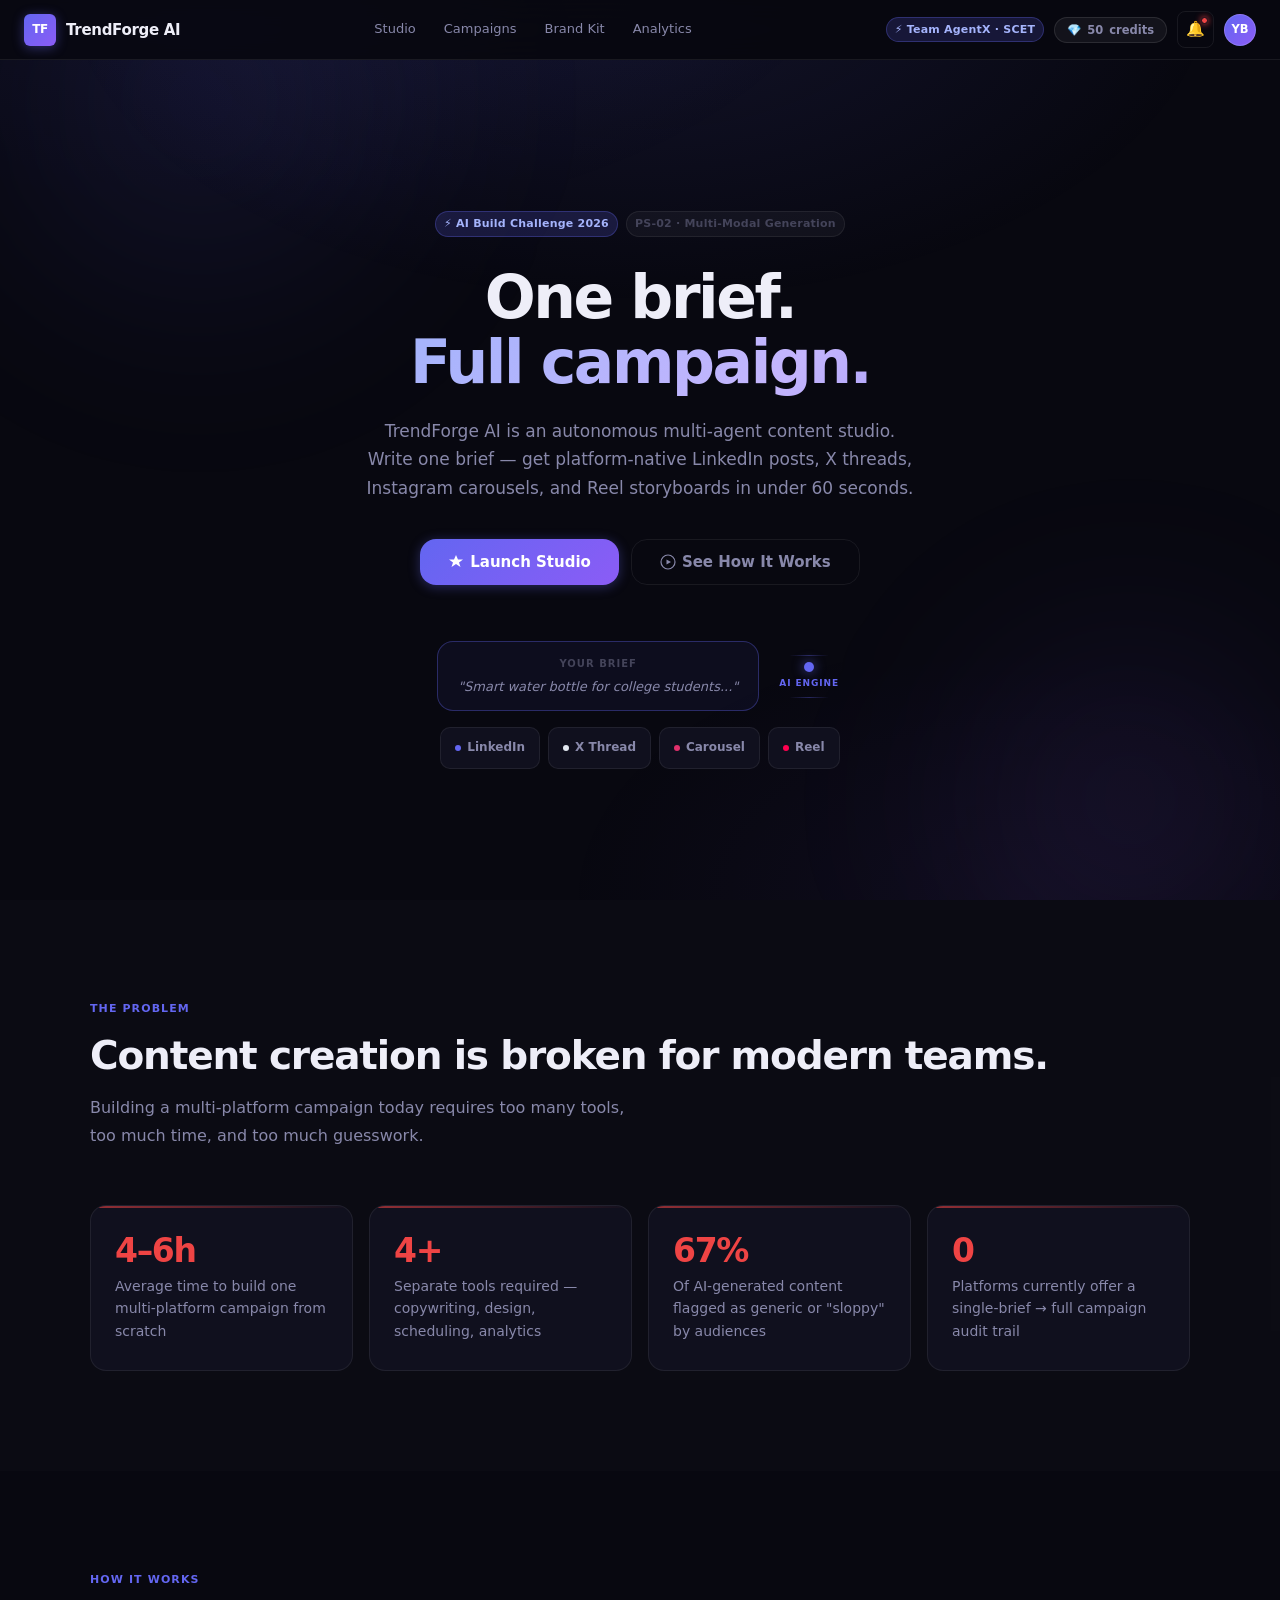
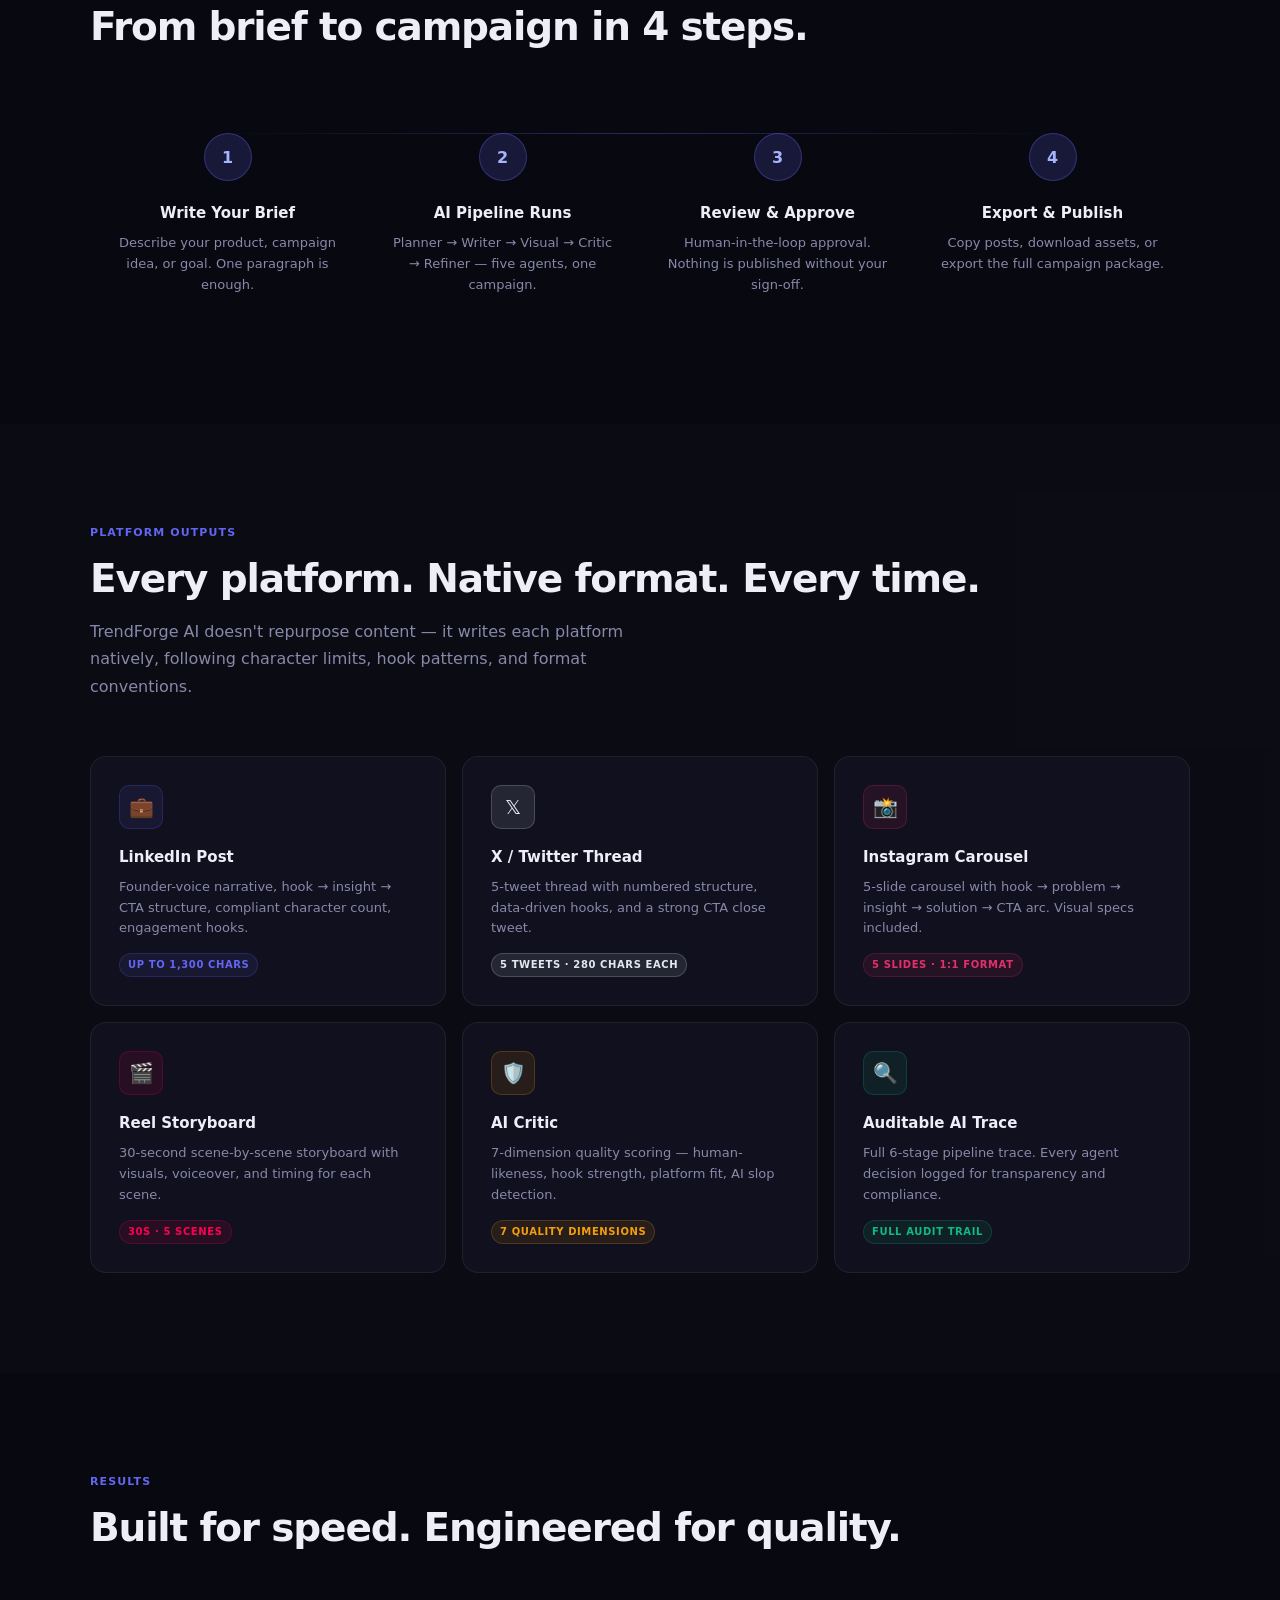
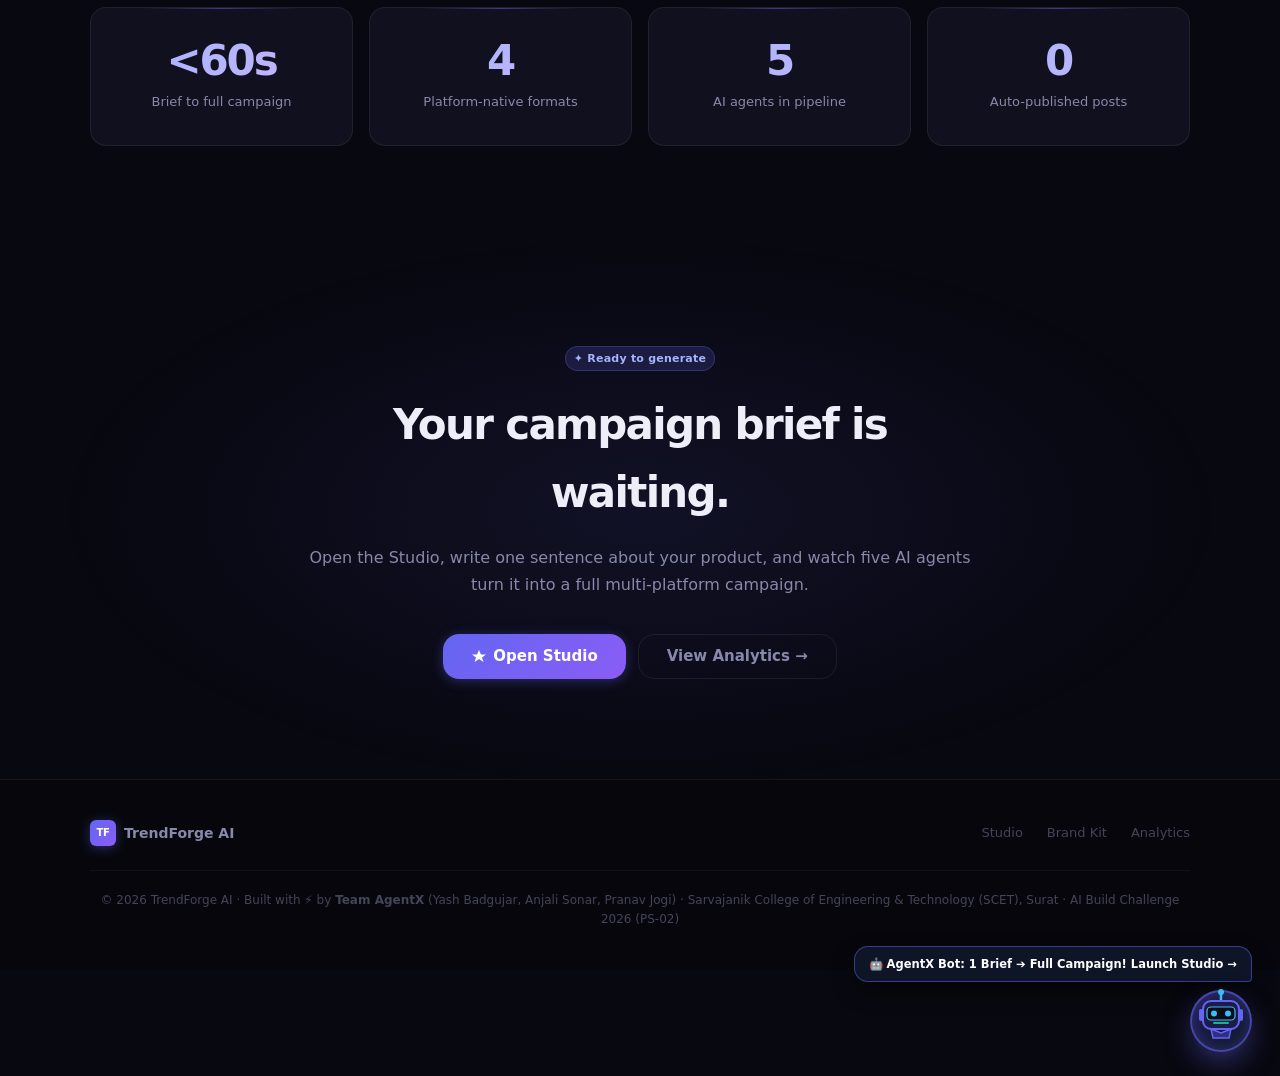
==== index.html @ 10ac3307 "feat: TrendForge AI - Multi-Modal Autonomous Content Studio (Team AgentX)" ====
<!DOCTYPE html>
<html lang="en">
<head>
<meta charset="UTF-8">
<meta name="viewport" content="width=device-width, initial-scale=1.0">
<title>TrendForge AI — Autonomous Multi-Modal Content Studio</title>
<link rel="stylesheet" href="css/main.css">
<link rel="stylesheet" href="css/landing.css">
</head>
<body>

<div class="bg-canvas">
  <div class="bg-orb bg-orb-1"></div>
  <div class="bg-orb bg-orb-2"></div>
</div>

<!-- Navbar -->
<nav class="navbar">
  <a href="index.html" class="navbar-logo">
    <div class="logo-mark">TF</div>
    <span>TrendForge AI</span>
  </a>
  <div class="navbar-nav">
    <a href="studio.html"    class="nav-link">Studio</a>
    <a href="campaigns.html" class="nav-link">Campaigns</a>
    <a href="brand-kit.html" class="nav-link">Brand Kit</a>
    <a href="analytics.html" class="nav-link">Analytics</a>
  </div>
  <div class="navbar-right">
    <span class="badge badge-accent" style="display:inline-flex;align-items:center;gap:4px">⚡ Team AgentX · SCET</span>
    
    <!-- Credits Dropdown Trigger -->
    <div class="nav-dropdown-wrap">
      <button class="nav-pill-btn" id="credits-badge" onclick="toggleNavDropdown('credits-dropdown', event)" title="View Credits & Usage">
        💎 <span id="credit-count">50</span> credits
      </button>
      
      <!-- Credits Dropdown Menu -->
      <div class="nav-dropdown-menu" id="credits-dropdown" style="display:none;width:290px">
        <div class="dropdown-header">
          <div style="display:flex;align-items:center;justify-content:space-between">
            <strong style="font-size:13px;color:#fff">Credits &amp; Usage</strong>
            <span class="badge badge-success" style="font-size:9.5px">Hackathon Pro Tier</span>
          </div>
          <div style="font-size:10.5px;color:var(--text-muted);margin-top:2px">AI Build Challenge 2026 Allocation</div>
        </div>
        <div style="padding:14px">
          <div style="display:flex;align-items:baseline;justify-content:space-between;margin-bottom:6px">
            <div style="font-size:22px;font-weight:900;color:#fff"><span id="credit-display">50</span> <span style="font-size:12px;font-weight:600;color:var(--text-muted)">/ 50 available</span></div>
            <span style="font-size:11px;color:var(--success);font-weight:700">✓ Ready</span>
          </div>
          <div style="height:6px;background:rgba(255,255,255,0.08);border-radius:3px;overflow:hidden;margin-bottom:14px">
            <div id="credit-bar" style="width:100%;height:100%;background:linear-gradient(90deg,var(--accent),#10b981);border-radius:3px"></div>
          </div>
          <div style="font-size:10px;font-weight:800;letter-spacing:0.06em;color:var(--text-muted);text-transform:uppercase;margin-bottom:8px">USAGE RATES</div>
          <div style="display:flex;flex-direction:column;gap:6px;font-size:11.5px;color:var(--text-secondary);margin-bottom:14px">
            <div style="display:flex;justify-content:space-between"><span>⚡ Full Campaign Generation</span><strong style="color:#fff">5 credits</strong></div>
            <div style="display:flex;justify-content:space-between"><span>🎬 HyperFrames™ 60 FPS Video</span><strong style="color:#fff">3 credits</strong></div>
            <div style="display:flex;justify-content:space-between"><span>🛡️ Anti-Slop Critic Audit</span><strong style="color:var(--success)">Free (Included)</strong></div>
          </div>
          <button class="btn btn-secondary btn-sm" style="width:100%;padding:8px;font-size:11.5px;font-weight:700" onclick="addDemoCredits()">
            💎 + Add 50 Free Demo Credits
          </button>
        </div>
      </div>
    </div>

    <!-- Notifications Dropdown Trigger -->
    <div class="nav-dropdown-wrap">
      <button class="btn btn-ghost btn-sm btn-icon notif-bell-btn" id="notif-btn" onclick="toggleNavDropdown('notifications-dropdown', event)" title="Notifications">
        🔔
        <span class="notif-unread-dot" id="notif-dot"></span>
      </button>

      <!-- Notifications Dropdown Menu -->
      <div class="nav-dropdown-menu" id="notifications-dropdown" style="display:none;width:320px">
        <div class="dropdown-header">
          <div style="display:flex;align-items:center;justify-content:space-between">
            <strong style="font-size:13px;color:#fff">Notifications <span class="badge badge-accent" id="notif-count-badge" style="margin-left:4px;font-size:9.5px">1</span></strong>
            <button onclick="markAllNotifsRead()" style="font-size:11px;color:var(--accent);font-weight:600;cursor:pointer;background:none;border:none">Mark read</button>
          </div>
        </div>
        <div class="dropdown-list" id="notif-list" style="max-height:260px;overflow-y:auto">
          <div class="notif-item unread">
            <div class="notif-icon" style="background:rgba(245,158,11,0.15);color:#f59e0b">🏆</div>
            <div class="notif-content">
              <div class="notif-title">Build Challenge 2026 Finals</div>
              <div class="notif-desc">Team AgentX (SCET Surat) project workspace active for Track PS-02.</div>
              <div class="notif-time">Workspace initialized</div>
            </div>
          </div>
          <div class="notif-item">
            <div class="notif-icon" style="background:rgba(99,102,241,0.15);color:#6366f1">💎</div>
            <div class="notif-content">
              <div class="notif-title">Credits Allocated</div>
              <div class="notif-desc">50 AI generation credits credited to your account.</div>
              <div class="notif-time">2 hours ago</div>
            </div>
          </div>
        </div>
        <div style="padding:8px 12px;border-top:1px solid var(--border);text-align:center">
          <button style="font-size:11px;color:var(--text-muted);cursor:pointer;background:none;border:none" onclick="clearAllNotifs()">Clear All Activity</button>
        </div>
      </div>
    </div>

    <!-- Profile Avatar Dropdown Trigger -->
    <div class="nav-dropdown-wrap">
      <div class="avatar" id="profile-avatar" onclick="toggleNavDropdown('profile-dropdown', event)" title="Team AgentX Profile (Yash Badgujar)">YB</div>

      <!-- Profile Dropdown Menu -->
      <div class="nav-dropdown-menu" id="profile-dropdown" style="display:none;width:310px">
        <div class="dropdown-header">
          <div style="display:flex;align-items:center;gap:12px">
            <div style="width:38px;height:38px;border-radius:50%;background:linear-gradient(135deg,var(--accent),#8b5cf6);display:flex;align-items:center;justify-content:center;font-size:14px;font-weight:800;color:#fff;border:2px solid rgba(255,255,255,0.15);box-shadow:0 0 16px rgba(99,102,241,0.4)">YB</div>
            <div>
              <div style="font-size:13.5px;font-weight:700;color:#fff;display:flex;align-items:center;gap:6px">
                Yash Badgujar
                <span style="width:7px;height:7px;border-radius:50%;background:#10b981" title="Online"></span>
              </div>
              <div style="font-size:11px;color:var(--accent);font-weight:600">Lead Builder · Team AgentX</div>
              <div style="font-size:10px;color:var(--text-muted)">yash.badgujar@scet.ac.in</div>
            </div>
          </div>
        </div>
        <div style="padding:12px 16px">
          <div style="font-size:10px;font-weight:800;letter-spacing:0.06em;color:var(--text-muted);text-transform:uppercase;margin-bottom:8px">TEAM AGENTX MEMBERS</div>
          <div style="display:flex;flex-direction:column;gap:6px;margin-bottom:12px">
            <div style="display:flex;align-items:center;gap:8px;font-size:11.5px;color:var(--text-secondary)">
              <span style="font-size:12px">👑</span><strong>Yash Badgujar</strong> <span style="font-size:10px;color:var(--text-muted)">(Lead &amp; Architecture)</span>
            </div>
            <div style="display:flex;align-items:center;gap:8px;font-size:11.5px;color:var(--text-secondary)">
              <span style="font-size:12px">🧠</span><strong>Anjali Sonar</strong> <span style="font-size:10px;color:var(--text-muted)">(Agent &amp; Prompting)</span>
            </div>
            <div style="display:flex;align-items:center;gap:8px;font-size:11.5px;color:var(--text-secondary)">
              <span style="font-size:12px">🎨</span><strong>Pranav Jogi</strong> <span style="font-size:10px;color:var(--text-muted)">(Multi-Modal Engine)</span>
            </div>
          </div>

          <div style="padding:8px 10px;background:rgba(255,255,255,0.03);border:1px solid rgba(255,255,255,0.06);border-radius:8px;margin-bottom:12px">
            <div style="font-size:9.5px;color:var(--text-muted);font-weight:700">COLLEGE &amp; TRACK</div>
            <div style="font-size:11.5px;font-weight:700;color:#fff;margin-top:2px">SCET Surat · National Finals</div>
            <div style="font-size:10.5px;color:var(--accent)">Track PS-02: AI Content Studio</div>
          </div>

          <div style="display:flex;flex-direction:column;gap:4px">
            <button class="btn btn-ghost btn-sm" style="text-align:left;justify-content:flex-start;font-size:11px;padding:6px 8px" onclick="showToast('Autonomous In-Browser Engine Active · 100% Offline Ready','success')">
              ⚡ AI Engine Status: <strong style="color:var(--success);margin-left:4px">Active</strong>
            </button>
            <button class="btn btn-ghost btn-sm" style="text-align:left;justify-content:flex-start;font-size:11px;padding:6px 8px" onclick="showToast('Team AgentX verified for Build Challenge 2026','default')">
              🎓 College Verified: <strong style="color:var(--accent);margin-left:4px">SCET Surat</strong>
            </button>
            <button class="btn btn-ghost btn-sm" style="text-align:left;justify-content:flex-start;font-size:11px;padding:6px 8px;color:var(--text-muted)" onclick="showToast('Active Builder Session: Yash Badgujar','default')">
              🔒 Session: Active
            </button>
          </div>
        </div>
      </div>
    </div>
  </div>
  </nav>

<!-- ============================================================
     HERO
     ============================================================ -->
<section class="hero">
  <div class="hero-content">
    <div class="hero-eyebrow">
      <span class="badge badge-accent">⚡ AI Build Challenge 2026</span>
      <span class="badge badge-muted">PS-02 · Multi-Modal Generation</span>
    </div>
    <h1 class="hero-title">
      One brief.<br>
      <span class="gradient-text">Full campaign.</span>
    </h1>
    <p class="hero-subtitle">
      TrendForge AI is an autonomous multi-agent content studio. Write one brief — get platform-native LinkedIn posts, X threads, Instagram carousels, and Reel storyboards in under 60 seconds.
    </p>
    <div class="hero-actions">
      <a href="studio.html" class="btn btn-primary btn-xl">
        <svg width="16" height="16" viewBox="0 0 16 16" fill="none"><path d="M8 1L10 5.5H15L11 8.5L12.5 13L8 10L3.5 13L5 8.5L1 5.5H6L8 1Z" fill="currentColor"/></svg>
        Launch Studio
      </a>
      <button class="btn btn-ghost btn-xl" onclick="playDemo()">
        <svg width="16" height="16" viewBox="0 0 16 16" fill="none"><circle cx="8" cy="8" r="7" stroke="currentColor" stroke-width="1.2"/><path d="M6.5 5.5L11 8L6.5 10.5V5.5Z" fill="currentColor"/></svg>
        See How It Works
      </button>
    </div>

    <!-- Flow visual -->
    <div class="flow-visual">
      <div class="flow-input card">
        <div class="fi-label">Your Brief</div>
        <div class="fi-val">"Smart water bottle for college students..."</div>
      </div>
      <div class="flow-arrow">
        <div class="flow-arrow-line"></div>
        <div class="flow-engine">
          <div class="flow-engine-dot"></div>
          <div class="flow-engine-label">AI Engine</div>
        </div>
        <div class="flow-arrow-line"></div>
      </div>
      <div class="flow-outputs">
        <div class="flow-out-card" style="--c:#6366f1">
          <div class="foc-dot"></div> LinkedIn
        </div>
        <div class="flow-out-card" style="--c:#e2e8f0">
          <div class="foc-dot"></div> X Thread
        </div>
        <div class="flow-out-card" style="--c:#e1306c">
          <div class="foc-dot"></div> Carousel
        </div>
        <div class="flow-out-card" style="--c:#ff0050">
          <div class="foc-dot"></div> Reel
        </div>
      </div>
    </div>
  </div>
</section>

<!-- ============================================================
     PROBLEM
     ============================================================ -->
<section class="section section-alt">
  <div class="section-inner">
    <div class="section-header">
      <div class="section-eyebrow">
        <span class="section-label">The Problem</span>
      </div>
      <h2 class="section-title">Content creation is broken for modern teams.</h2>
      <p class="section-subtitle">Building a multi-platform campaign today requires too many tools, too much time, and too much guesswork.</p>
    </div>
    <div class="problem-grid">
      <div class="problem-card">
        <div class="problem-stat">4–6h</div>
        <div class="problem-desc">Average time to build one multi-platform campaign from scratch</div>
      </div>
      <div class="problem-card">
        <div class="problem-stat">4+</div>
        <div class="problem-desc">Separate tools required — copywriting, design, scheduling, analytics</div>
      </div>
      <div class="problem-card">
        <div class="problem-stat">67%</div>
        <div class="problem-desc">Of AI-generated content flagged as generic or "sloppy" by audiences</div>
      </div>
      <div class="problem-card">
        <div class="problem-stat">0</div>
        <div class="problem-desc">Platforms currently offer a single-brief → full campaign audit trail</div>
      </div>
    </div>
  </div>
</section>

<!-- ============================================================
     HOW IT WORKS
     ============================================================ -->
<section class="section">
  <div class="section-inner">
    <div class="section-header">
      <div class="section-eyebrow">
        <span class="section-label">How It Works</span>
      </div>
      <h2 class="section-title">From brief to campaign in 4 steps.</h2>
    </div>
    <div class="steps-grid">
      <div class="step-card">
        <div class="step-num">1</div>
        <div class="step-title">Write Your Brief</div>
        <div class="step-desc">Describe your product, campaign idea, or goal. One paragraph is enough.</div>
      </div>
      <div class="step-card">
        <div class="step-num">2</div>
        <div class="step-title">AI Pipeline Runs</div>
        <div class="step-desc">Planner → Writer → Visual → Critic → Refiner — five agents, one campaign.</div>
      </div>
      <div class="step-card">
        <div class="step-num">3</div>
        <div class="step-title">Review &amp; Approve</div>
        <div class="step-desc">Human-in-the-loop approval. Nothing is published without your sign-off.</div>
      </div>
      <div class="step-card">
        <div class="step-num">4</div>
        <div class="step-title">Export &amp; Publish</div>
        <div class="step-desc">Copy posts, download assets, or export the full campaign package.</div>
      </div>
    </div>
  </div>
</section>

<!-- ============================================================
     OUTPUTS / FEATURES
     ============================================================ -->
<section class="section section-alt">
  <div class="section-inner">
    <div class="section-header">
      <div class="section-eyebrow">
        <span class="section-label">Platform Outputs</span>
      </div>
      <h2 class="section-title">Every platform. Native format. Every time.</h2>
      <p class="section-subtitle">TrendForge AI doesn't repurpose content — it writes each platform natively, following character limits, hook patterns, and format conventions.</p>
    </div>
    <div class="outputs-grid">
      <div class="output-feature" style="--c:#6366f1;--c-rgb:99,102,241">
        <div class="output-icon">💼</div>
        <h3>LinkedIn Post</h3>
        <p>Founder-voice narrative, hook → insight → CTA structure, compliant character count, engagement hooks.</p>
        <span class="output-tag">Up to 1,300 chars</span>
      </div>
      <div class="output-feature" style="--c:#e2e8f0;--c-rgb:226,232,240">
        <div class="output-icon">𝕏</div>
        <h3>X / Twitter Thread</h3>
        <p>5-tweet thread with numbered structure, data-driven hooks, and a strong CTA close tweet.</p>
        <span class="output-tag">5 tweets · 280 chars each</span>
      </div>
      <div class="output-feature" style="--c:#e1306c;--c-rgb:225,48,108">
        <div class="output-icon">📸</div>
        <h3>Instagram Carousel</h3>
        <p>5-slide carousel with hook → problem → insight → solution → CTA arc. Visual specs included.</p>
        <span class="output-tag">5 slides · 1:1 format</span>
      </div>
      <div class="output-feature" style="--c:#ff0050;--c-rgb:255,0,80">
        <div class="output-icon">🎬</div>
        <h3>Reel Storyboard</h3>
        <p>30-second scene-by-scene storyboard with visuals, voiceover, and timing for each scene.</p>
        <span class="output-tag">30s · 5 scenes</span>
      </div>
      <div class="output-feature" style="--c:#f59e0b;--c-rgb:245,158,11">
        <div class="output-icon">🛡️</div>
        <h3>AI Critic</h3>
        <p>7-dimension quality scoring — human-likeness, hook strength, platform fit, AI slop detection.</p>
        <span class="output-tag">7 quality dimensions</span>
      </div>
      <div class="output-feature" style="--c:#10b981;--c-rgb:16,185,129">
        <div class="output-icon">🔍</div>
        <h3>Auditable AI Trace</h3>
        <p>Full 6-stage pipeline trace. Every agent decision logged for transparency and compliance.</p>
        <span class="output-tag">Full audit trail</span>
      </div>
    </div>
  </div>
</section>

<!-- ============================================================
     METRICS
     ============================================================ -->
<section class="section">
  <div class="section-inner">
    <div class="section-header">
      <div class="section-eyebrow">
        <span class="section-label">Results</span>
      </div>
      <h2 class="section-title">Built for speed. Engineered for quality.</h2>
    </div>
    <div class="metrics-grid">
      <div class="metric-card">
        <div class="metric-val">&lt;60s</div>
        <div class="metric-label">Brief to full campaign</div>
      </div>
      <div class="metric-card">
        <div class="metric-val">4</div>
        <div class="metric-label">Platform-native formats</div>
      </div>
      <div class="metric-card">
        <div class="metric-val">5</div>
        <div class="metric-label">AI agents in pipeline</div>
      </div>
      <div class="metric-card">
        <div class="metric-val">0</div>
        <div class="metric-label">Auto-published posts</div>
      </div>
    </div>
  </div>
</section>

<!-- ============================================================
     CTA
     ============================================================ -->
<section class="cta-section">
  <div class="cta-section-inner">
    <div class="section-eyebrow" style="justify-content:center;margin-bottom:20px">
      <span class="badge badge-accent">✦ Ready to generate</span>
    </div>
    <h2>Your campaign brief is waiting.</h2>
    <p>Open the Studio, write one sentence about your product, and watch five AI agents turn it into a full multi-platform campaign.</p>
    <div class="cta-actions">
      <a href="studio.html" class="btn btn-primary btn-xl">
        <svg width="16" height="16" viewBox="0 0 16 16" fill="none"><path d="M8 1L10 5.5H15L11 8.5L12.5 13L8 10L3.5 13L5 8.5L1 5.5H6L8 1Z" fill="currentColor"/></svg>
        Open Studio
      </a>
      <a href="analytics.html" class="btn btn-ghost btn-xl">View Analytics →</a>
    </div>
  </div>
</section>

<!-- Footer -->
<footer class="footer">
  <div class="footer-inner">
    <div class="footer-brand">
      <div class="logo-mark" style="width:26px;height:26px;font-size:10px">TF</div>
      TrendForge AI
    </div>
    <div class="footer-links">
      <a href="studio.html">Studio</a>
      <a href="brand-kit.html">Brand Kit</a>
      <a href="analytics.html">Analytics</a>
    </div>
  </div>
  <div class="footer-bottom">
    © 2026 TrendForge AI · Built with ⚡ by <strong>Team AgentX</strong> (Yash Badgujar, Anjali Sonar, Pranav Jogi) · Sarvajanik College of Engineering & Technology (SCET), Surat · AI Build Challenge 2026 (PS-02)
  </div>
</footer>

<!-- Demo Modal -->
<div id="demo-modal" class="modal-overlay" style="display:none" onclick="if(event.target===this)closeDemoModal()">
  <div class="modal" style="max-width:560px">
    <div style="display:flex;align-items:center;justify-content:space-between;margin-bottom:20px">
      <div>
        <h3 style="font-size:17px;font-weight:800;margin-bottom:4px">How TrendForge AI Works</h3>
        <p style="font-size:12px;color:var(--text-muted)">5-stage autonomous AI pipeline</p>
      </div>
      <button class="btn btn-ghost btn-sm btn-icon" onclick="closeDemoModal()">✕</button>
    </div>
    <div class="demo-flow-steps">
      <div class="dfs-step done">
        <div class="dfs-step-icon">✓</div>
        <div><strong style="font-size:12px">Brief Received</strong> — product, audience, tone parsed</div>
      </div>
      <div class="dfs-step done">
        <div class="dfs-step-icon">✓</div>
        <div><strong style="font-size:12px">Planner Agent</strong> — defines strategy for each platform</div>
      </div>
      <div class="dfs-step done">
        <div class="dfs-step-icon">✓</div>
        <div><strong style="font-size:12px">Content Generator</strong> — writes LinkedIn + X thread</div>
      </div>
      <div class="dfs-step done">
        <div class="dfs-step-icon">✓</div>
        <div><strong style="font-size:12px">Visual Generator</strong> — designs carousel + reel storyboard</div>
      </div>
      <div class="dfs-step done">
        <div class="dfs-step-icon">✓</div>
        <div><strong style="font-size:12px">Critic Agent</strong> — scores quality, detects AI slop</div>
      </div>
      <div class="dfs-step done">
        <div class="dfs-step-icon">✓</div>
        <div><strong style="font-size:12px">Refiner Agent</strong> — improves flagged content</div>
      </div>
      <div class="dfs-step done">
        <div class="dfs-step-icon">✓</div>
        <div><strong style="font-size:12px">Human Approval</strong> — nothing published automatically</div>
      </div>
      <div class="dfs-step done">
        <div class="dfs-step-icon">✓</div>
        <div><strong style="font-size:12px">Export Ready</strong> — copy, download, or package all assets</div>
      </div>
    </div>
    <div style="display:flex;gap:10px;margin-top:20px">
      <button class="btn btn-ghost" style="flex:1" onclick="closeDemoModal()">Close</button>
      <a href="studio.html" class="btn btn-primary" style="flex:1;justify-content:center">Open Studio →</a>
    </div>
  </div>
</div>

<div id="toast-container"></div>

<script>
function playDemo() {
  document.getElementById('demo-modal').style.display = 'flex';
}
function closeDemoModal() {
  document.getElementById('demo-modal').style.display = 'none';
}
</script>

<!-- Floating AgentX Robot Mascot -->
<div id="agentx-robot-widget" class="robot-widget">
  <div class="robot-speech" id="robot-speech-bubble" onclick="window.location.href='studio.html'">
    <span class="robot-speech-text">🤖 <strong>AgentX Bot:</strong> 1 Brief ➔ Full Campaign! Launch Studio →</span>
  </div>
  <a href="studio.html" class="robot-avatar-button" title="AgentX AI Bot (Open Studio)">
    <div class="robot-character">
      <svg width="56" height="56" viewBox="0 0 56 56" fill="none">
        <line x1="28" y1="12" x2="28" y2="4" stroke="#38bdf8" stroke-width="2.5" stroke-linecap="round"/>
        <circle cx="28" cy="3" r="3" fill="#38bdf8" class="robot-antenna-beacon"/>
        <rect x="10" y="12" width="36" height="28" rx="8" fill="#1e1b4b" stroke="#6366f1" stroke-width="2"/>
        <rect x="14" y="18" width="28" height="13" rx="4" fill="#090d16" stroke="#38bdf8" stroke-width="1.2"/>
        <circle cx="21" cy="24.5" r="3" fill="#38bdf8" class="robot-eye robot-eye-left"/>
        <circle cx="35" cy="24.5" r="3" fill="#38bdf8" class="robot-eye robot-eye-right"/>
        <line x1="21" y1="34" x2="35" y2="34" stroke="#10b981" stroke-width="2" stroke-linecap="round"/>
        <rect x="6" y="20" width="4" height="12" rx="2" fill="#6366f1"/>
        <rect x="46" y="20" width="4" height="12" rx="2" fill="#6366f1"/>
        <path d="M18 40 L28 44 L38 40 L36 49 L20 49 Z" fill="#312e81" stroke="#6366f1" stroke-width="1.5"/>
      </svg>
    </div>
  </a>
</div>

<style>
@keyframes robotFloat {
  0%, 100% { transform: translateY(0px); }
  50% { transform: translateY(-7px); }
}
@keyframes robotBeacon {
  0%, 100% { fill: #38bdf8; filter: drop-shadow(0 0 2px #38bdf8); }
  50% { fill: #ec4899; filter: drop-shadow(0 0 8px #ec4899); }
}
@keyframes robotEyeBlink {
  0%, 92%, 100% { transform: scaleY(1); }
  95% { transform: scaleY(0.1); }
}
.robot-widget {
  position: fixed;
  bottom: 24px;
  right: 28px;
  z-index: 9999;
  display: flex;
  flex-direction: column;
  align-items: flex-end;
  pointer-events: auto;
}
.robot-speech {
  background: rgba(15, 23, 42, 0.95);
  border: 1px solid rgba(99,102,241,0.5);
  color: #fff;
  padding: 8px 14px;
  border-radius: 14px 14px 4px 14px;
  font-size: 11.5px;
  font-weight: 600;
  margin-bottom: 8px;
  box-shadow: 0 10px 25px -5px rgba(0,0,0,0.7);
  cursor: pointer;
  animation: fadeIn 0.4s ease;
  white-space: nowrap;
  backdrop-filter: blur(10px);
}
.robot-speech:hover { border-color: #38bdf8; }
.robot-avatar-button {
  width: 62px;
  height: 62px;
  border-radius: 50%;
  background: linear-gradient(135deg, #1e1b4b, #0f172a);
  border: 2px solid rgba(99,102,241,0.6);
  box-shadow: 0 12px 30px -5px rgba(99,102,241,0.5), inset 0 0 15px rgba(99,102,241,0.3);
  display: flex;
  align-items: center;
  justify-content: center;
  cursor: pointer;
  position: relative;
  animation: robotFloat 3s ease-in-out infinite;
  transition: transform 0.25s, border-color 0.25s, box-shadow 0.25s;
  text-decoration: none;
}
.robot-avatar-button:hover {
  transform: translateY(-4px) scale(1.1);
  border-color: #38bdf8;
  box-shadow: 0 16px 40px -5px rgba(56,189,248,0.7);
}
.robot-antenna-beacon {
  animation: robotBeacon 2s infinite ease-in-out;
}
.robot-eye {
  transform-origin: center;
  animation: robotEyeBlink 3.6s infinite;
}
</style>

<!-- Global Navbar Dropdowns Controller (Shared across all pages) -->
<script>
// ---- Helpers ----
function show(id) { var el = document.getElementById(id); if (el) el.style.display = 'block'; }
function hide(id) { var el = document.getElementById(id); if (el) el.style.display = 'none'; }

// ---- Toast helper ----
function showToast(msg, type) {
  type = type || 'default';
  var container = document.getElementById('toast-container');
  if (!container) {
    container = document.createElement('div');
    container.id = 'toast-container';
    document.body.appendChild(container);
  }
  var t = document.createElement('div');
  t.className = 'toast ' + type;
  var icons = { success: '✓', error: '✕', default: '✦' };
  t.innerHTML = '<span class="toast-icon">' + (icons[type] || '✦') + '</span><span>' + msg + '</span>';
  container.appendChild(t);
  setTimeout(function() {
    t.style.animation = 'slideOut 0.3s ease forwards';
    setTimeout(function() { if (t.parentNode) t.parentNode.removeChild(t); }, 300);
  }, 3000);
}

// ---- Navbar Dropdown Handlers ----
function toggleNavDropdown(id, e) {
  if (e) e.stopPropagation();
  var menu = document.getElementById(id);
  if (!menu) return;
  var isCurrentlyOpen = menu.style.display === 'block';
  closeAllNavDropdowns();
  if (!isCurrentlyOpen) {
    menu.style.display = 'block';
  }
}

function closeAllNavDropdowns() {
  document.querySelectorAll('.nav-dropdown-menu').forEach(function(m) {
    m.style.display = 'none';
  });
}

document.addEventListener('click', function(e) {
  if (!e.target.closest('.nav-dropdown-wrap')) {
    closeAllNavDropdowns();
  }
});

// Shared credits with localStorage persistence!
var currentCredits = (function() {
  try {
    var saved = localStorage.getItem('tf_credits');
    return saved !== null ? parseInt(saved, 10) : 50;
  } catch(e) { return 50; }
})();

function saveCredits() {
  try { localStorage.setItem('tf_credits', currentCredits); } catch(e) {}
}

function updateCreditUI() {
  var countEl = document.getElementById('credit-count');
  var dispEl = document.getElementById('credit-display');
  var barEl = document.getElementById('credit-bar');
  if (countEl) countEl.textContent = currentCredits;
  if (dispEl) dispEl.textContent = currentCredits;
  if (barEl) barEl.style.width = Math.min(100, (currentCredits / 50) * 100) + '%';
}

function addDemoCredits() {
  currentCredits += 50;
  saveCredits();
  updateCreditUI();
  showToast('Added +50 Free Demo Credits! Current balance: ' + currentCredits + ' 💎', 'success');
  addDynamicNotification(
    '+50 Credits Added',
    'Demo credits recharged successfully. New balance: ' + currentCredits + ' 💎.',
    '💎',
    'rgba(99,102,241,0.15)',
    '#6366f1'
  );
}

function deductCredits(amount) {
  if (currentCredits >= amount) {
    currentCredits -= amount;
  } else {
    currentCredits = 0;
  }
  saveCredits();
  updateCreditUI();
}

function markAllNotifsRead() {
  document.querySelectorAll('.notif-item.unread').forEach(function(el) {
    el.classList.remove('unread');
  });
  var dot = document.getElementById('notif-dot');
  if (dot) dot.style.display = 'none';
  var badge = document.getElementById('notif-count-badge');
  if (badge) badge.textContent = '0';
  showToast('Notifications marked as read ✓', 'default');
}

function clearAllNotifs() {
  var list = document.getElementById('notif-list');
  if (list) {
    list.innerHTML = '<div style="padding:24px 16px;text-align:center;color:var(--text-muted);font-size:12px">No notifications</div>';
  }
  var dot = document.getElementById('notif-dot');
  if (dot) dot.style.display = 'none';
  var badge = document.getElementById('notif-count-badge');
  if (badge) badge.textContent = '0';
  showToast('All notifications cleared', 'default');
}

function addDynamicNotification(title, desc, icon, iconBg, iconColor) {
  var list = document.getElementById('notif-list');
  if (!list) return;
  if (list.innerHTML.includes('No notifications')) {
    list.innerHTML = '';
  }
  var item = document.createElement('div');
  item.className = 'notif-item unread';
  item.innerHTML = 
    '<div class="notif-icon" style="background:' + iconBg + ';color:' + iconColor + '">' + icon + '</div>' +
    '<div class="notif-content">' +
      '<div class="notif-title">' + title + '</div>' +
      '<div class="notif-desc">' + desc + '</div>' +
      '<div class="notif-time">Just now</div>' +
    '</div>';
  list.insertBefore(item, list.firstChild);

  var dot = document.getElementById('notif-dot');
  if (dot) dot.style.display = 'block';
  var badge = document.getElementById('notif-count-badge');
  if (badge) {
    var cur = parseInt(badge.textContent || '0') + 1;
    badge.textContent = cur;
  }
}

// Initialize on page load
if (document.readyState === 'loading') {
  document.addEventListener('DOMContentLoaded', updateCreditUI);
} else {
  updateCreditUI();
}
</script>
</body>
</html>
---- css/main.css ----
/* ============================================================
   TrendForge AI — Design System
   Premium dark SaaS • v3.0
   ============================================================ */

/* ---- Reset ---- */
*, *::before, *::after { box-sizing: border-box; margin: 0; padding: 0; }
html { font-size: 15px; -webkit-font-smoothing: antialiased; -moz-osx-font-smoothing: grayscale; }
body { background: var(--bg-primary); color: var(--text-primary); font-family: var(--font-sans); line-height: 1.6; min-height: 100vh; overflow-x: hidden; }
a { color: inherit; text-decoration: none; }
img { max-width: 100%; display: block; }
button { cursor: pointer; font-family: inherit; border: none; background: none; }
input, select, textarea { font-family: inherit; font-size: inherit; }

/* ---- Design Tokens ---- */
:root {
  /* Backgrounds */
  --bg-primary:    #080810;
  --bg-secondary:  #0d0d18;
  --bg-tertiary:   #111120;
  --bg-card:       #10101e;
  --bg-card-hover: #161628;
  --bg-glass:      rgba(13, 13, 24, 0.85);
  --bg-glass-2:    rgba(99, 102, 241, 0.06);

  /* Borders */
  --border:         rgba(255,255,255,0.07);
  --border-subtle:  rgba(255,255,255,0.04);
  --border-accent:  rgba(99, 102, 241, 0.35);
  --border-success: rgba(16, 185, 129, 0.3);

  /* Text */
  --text-primary:   #eeeef8;
  --text-secondary: #8888aa;
  --text-muted:     #44445a;
  --text-inverse:   #080810;

  /* Accent palette */
  --accent:         #6366f1;
  --accent-hover:   #5254d8;
  --accent-2:       #8b5cf6;
  --accent-3:       #06b6d4;
  --accent-glow:    rgba(99, 102, 241, 0.18);
  --accent-glow-2:  rgba(139, 92, 246, 0.15);

  /* Semantic */
  --success:        #10b981;
  --success-bg:     rgba(16, 185, 129, 0.1);
  --warning:        #f59e0b;
  --warning-bg:     rgba(245, 158, 11, 0.1);
  --danger:         #ef4444;
  --danger-bg:      rgba(239, 68, 68, 0.1);
  --info:           #3b82f6;
  --info-bg:        rgba(59, 130, 246, 0.1);

  /* Typography */
  --font-sans: -apple-system, "Inter", "Segoe UI", system-ui, sans-serif;
  --font-mono: "SF Mono", "Fira Code", "Cascadia Code", monospace;

  /* Spacing */
  --space-1: 4px;  --space-2: 8px;   --space-3: 12px;
  --space-4: 16px; --space-5: 20px;  --space-6: 24px;
  --space-8: 32px; --space-10: 40px; --space-12: 48px;

  /* Radius */
  --radius-xs: 4px;
  --radius-sm: 6px;
  --radius-md: 10px;
  --radius-lg: 16px;
  --radius-xl: 24px;
  --radius-2xl: 32px;
  --radius-full: 9999px;

  /* Shadows */
  --shadow-xs:   0 1px 2px rgba(0,0,0,0.6);
  --shadow-sm:   0 2px 8px rgba(0,0,0,0.5);
  --shadow-md:   0 4px 20px rgba(0,0,0,0.45);
  --shadow-lg:   0 8px 40px rgba(0,0,0,0.5);
  --shadow-xl:   0 16px 64px rgba(0,0,0,0.6);
  --shadow-glow: 0 0 32px rgba(99,102,241,0.18);
  --shadow-glow-sm: 0 0 16px rgba(99,102,241,0.12);

  /* Transitions */
  --transition:    0.18s cubic-bezier(0.4, 0, 0.2, 1);
  --transition-md: 0.28s cubic-bezier(0.4, 0, 0.2, 1);
  --transition-lg: 0.4s cubic-bezier(0.4, 0, 0.2, 1);
}

/* ---- Background ---- */
.bg-canvas {
  position: fixed; inset: 0; z-index: 0; pointer-events: none; overflow: hidden;
  background: radial-gradient(ellipse 80% 60% at 20% -10%, rgba(99,102,241,0.08) 0%, transparent 60%),
              radial-gradient(ellipse 60% 50% at 80% 100%, rgba(139,92,246,0.06) 0%, transparent 60%);
}
.bg-orb {
  position: absolute; border-radius: 50%; filter: blur(80px);
  animation: floatOrb 22s ease-in-out infinite alternate;
}
.bg-orb-1 {
  width: 600px; height: 600px; top: -200px; left: -100px;
  background: radial-gradient(circle, rgba(99,102,241,0.12) 0%, transparent 70%);
  animation-duration: 20s;
}
.bg-orb-2 {
  width: 500px; height: 500px; bottom: -150px; right: -100px;
  background: radial-gradient(circle, rgba(139,92,246,0.1) 0%, transparent 70%);
  animation-duration: 26s; animation-delay: -8s;
}

@keyframes floatOrb {
  0%   { transform: translate(0, 0) scale(1); }
  50%  { transform: translate(40px, -30px) scale(1.08); }
  100% { transform: translate(-20px, 20px) scale(0.95); }
}

/* ---- Navbar ---- */
.navbar {
  position: sticky; top: 0; z-index: 100;
  height: 60px;
  display: flex; align-items: center; justify-content: space-between;
  padding: 0 24px;
  background: rgba(8, 8, 16, 0.9);
  backdrop-filter: blur(20px) saturate(1.5);
  -webkit-backdrop-filter: blur(20px) saturate(1.5);
  border-bottom: 1px solid var(--border);
}
.navbar-logo {
  display: flex; align-items: center; gap: 10px;
  font-weight: 700; font-size: 15px; letter-spacing: -0.02em;
  transition: opacity var(--transition);
}
.navbar-logo:hover { opacity: 0.85; }
.logo-mark {
  width: 32px; height: 32px; border-radius: var(--radius-sm);
  background: linear-gradient(135deg, var(--accent) 0%, var(--accent-2) 100%);
  display: flex; align-items: center; justify-content: center;
  font-size: 12px; font-weight: 800; color: #fff; letter-spacing: -0.04em;
  box-shadow: 0 2px 12px rgba(99,102,241,0.4);
}
.navbar-nav { display: flex; align-items: center; gap: 4px; }
.nav-link {
  padding: 6px 12px; border-radius: var(--radius-sm);
  font-size: 13px; font-weight: 500; color: var(--text-secondary);
  transition: color var(--transition), background var(--transition);
}
.nav-link:hover { color: var(--text-primary); background: rgba(255,255,255,0.05); }
.nav-link.active { color: var(--text-primary); background: rgba(99,102,241,0.12); }
.navbar-right { display: flex; align-items: center; gap: 10px; }
.avatar {
  width: 30px; height: 30px; border-radius: 50%;
  background: linear-gradient(135deg, var(--accent), var(--accent-2));
  display: flex; align-items: center; justify-content: center;
  font-size: 11px; font-weight: 700; color: #fff;
}

/* ---- Demo Banner ---- */
.demo-banner {
  display: flex; align-items: center; justify-content: center; gap: 8px;
  padding: 8px 16px;
  background: linear-gradient(90deg, rgba(245,158,11,0.08) 0%, rgba(245,158,11,0.04) 100%);
  border-bottom: 1px solid rgba(245,158,11,0.15);
  font-size: 12px; color: var(--warning); font-weight: 500;
  text-align: center;
}
.demo-banner strong { color: var(--warning); }

/* ---- Cards ---- */
.card {
  background: var(--bg-card);
  border: 1px solid var(--border);
  border-radius: var(--radius-lg);
  padding: 20px;
  transition: border-color var(--transition), box-shadow var(--transition), transform var(--transition-md);
}
.card:hover {
  border-color: var(--border-accent);
  box-shadow: var(--shadow-glow-sm);
}
.card-lift:hover { transform: translateY(-2px); }
.card-sm { border-radius: var(--radius-md); }

/* ---- Buttons ---- */
.btn {
  display: inline-flex; align-items: center; gap: 6px;
  padding: 8px 16px; border-radius: var(--radius-md);
  font-size: 13px; font-weight: 600; line-height: 1;
  transition: all var(--transition); white-space: nowrap;
  position: relative; overflow: hidden;
  outline-offset: 2px;
}
.btn:focus-visible { outline: 2px solid var(--accent); }
.btn::after {
  content: ''; position: absolute; inset: 0;
  background: rgba(255,255,255,0); transition: background var(--transition);
  pointer-events: none;
}
.btn:hover::after { background: rgba(255,255,255,0.04); }
.btn:active::after { background: rgba(0,0,0,0.12); }

.btn-primary {
  background: linear-gradient(135deg, var(--accent) 0%, var(--accent-2) 100%);
  color: #fff; box-shadow: 0 2px 12px rgba(99,102,241,0.35);
}
.btn-primary:hover { box-shadow: 0 4px 20px rgba(99,102,241,0.5); transform: translateY(-1px); }

.btn-secondary {
  background: var(--bg-tertiary); color: var(--text-primary);
  border: 1px solid var(--border);
}
.btn-secondary:hover { border-color: var(--border-accent); background: var(--bg-card-hover); }

.btn-ghost {
  background: transparent; color: var(--text-secondary);
  border: 1px solid var(--border);
}
.btn-ghost:hover { color: var(--text-primary); border-color: rgba(255,255,255,0.15); background: rgba(255,255,255,0.04); }

.btn-success {
  background: linear-gradient(135deg, #059669, #10b981);
  color: #fff; box-shadow: 0 2px 12px rgba(16,185,129,0.3);
}
.btn-success:hover { box-shadow: 0 4px 20px rgba(16,185,129,0.45); transform: translateY(-1px); }

.btn-sm  { padding: 5px 12px; font-size: 12px; border-radius: var(--radius-sm); }
.btn-lg  { padding: 11px 22px; font-size: 14px; }
.btn-xl  { padding: 14px 28px; font-size: 15px; border-radius: var(--radius-lg); }
.btn-icon { padding: 7px; aspect-ratio: 1; }
.btn[disabled] { opacity: 0.45; pointer-events: none; }

.btn-generate {
  width: 100%; justify-content: center; padding: 12px 20px;
  font-size: 14px; font-weight: 700;
  background: linear-gradient(135deg, #4f46e5 0%, #7c3aed 100%);
  color: #fff; border-radius: var(--radius-md);
  box-shadow: 0 4px 20px rgba(79,70,229,0.4), inset 0 1px 0 rgba(255,255,255,0.1);
  letter-spacing: -0.01em;
}
.btn-generate:hover:not([disabled]) {
  box-shadow: 0 6px 28px rgba(79,70,229,0.55), inset 0 1px 0 rgba(255,255,255,0.15);
  transform: translateY(-1px);
}

/* ---- Form Inputs ---- */
.input, .input-main {
  width: 100%; padding: 9px 12px;
  background: var(--bg-tertiary); color: var(--text-primary);
  border: 1px solid var(--border); border-radius: var(--radius-md);
  font-size: 13px; line-height: 1.5;
  transition: border-color var(--transition), box-shadow var(--transition);
  outline: none;
}
.input:focus, .input-main:focus {
  border-color: var(--border-accent);
  box-shadow: 0 0 0 3px var(--accent-glow);
}
.textarea {
  width: 100%; padding: 10px 12px; resize: vertical; min-height: 80px;
  background: var(--bg-tertiary); color: var(--text-primary);
  border: 1px solid var(--border); border-radius: var(--radius-md);
  font-size: 13px; line-height: 1.6;
  transition: border-color var(--transition), box-shadow var(--transition);
  outline: none;
}
.textarea:focus {
  border-color: var(--border-accent);
  box-shadow: 0 0 0 3px var(--accent-glow);
}
.select {
  width: 100%; padding: 8px 12px;
  background: var(--bg-tertiary); color: var(--text-primary);
  border: 1px solid var(--border); border-radius: var(--radius-md);
  font-size: 13px; cursor: pointer; outline: none;
  transition: border-color var(--transition);
  appearance: none;
  background-image: url("data:image/svg+xml,%3Csvg xmlns='http://www.w3.org/2000/svg' width='12' height='8' viewBox='0 0 12 8'%3E%3Cpath d='M1 1l5 5 5-5' stroke='%2344445a' stroke-width='1.5' fill='none' stroke-linecap='round'/%3E%3C/svg%3E");
  background-repeat: no-repeat; background-position: right 12px center;
  padding-right: 32px;
}
.select:focus { border-color: var(--border-accent); box-shadow: 0 0 0 3px var(--accent-glow); }

.form-group { margin-bottom: 14px; }
.form-label {
  display: block; margin-bottom: 6px;
  font-size: 11px; font-weight: 600; text-transform: uppercase;
  letter-spacing: 0.07em; color: var(--text-muted);
}

/* ---- Badges ---- */
.badge {
  display: inline-flex; align-items: center; gap: 4px;
  padding: 3px 8px; border-radius: var(--radius-full);
  font-size: 11px; font-weight: 600; letter-spacing: 0.02em;
  white-space: nowrap;
}
.badge-accent   { background: var(--accent-glow); color: #a5b4fc; border: 1px solid rgba(99,102,241,0.3); }
.badge-success  { background: var(--success-bg); color: #6ee7b7; border: 1px solid rgba(16,185,129,0.25); }
.badge-warning  { background: var(--warning-bg); color: #fcd34d; border: 1px solid rgba(245,158,11,0.25); }
.badge-danger   { background: var(--danger-bg); color: #fca5a5; border: 1px solid rgba(239,68,68,0.25); }
.badge-muted    { background: rgba(255,255,255,0.04); color: var(--text-muted); border: 1px solid var(--border); }
.badge-ai       { background: linear-gradient(90deg, rgba(99,102,241,0.2), rgba(139,92,246,0.2)); color: #c4b5fd; border: 1px solid rgba(139,92,246,0.3); }

/* ---- Pills / Tags ---- */
.pill {
  display: inline-flex; align-items: center; gap: 4px;
  padding: 5px 12px; border-radius: var(--radius-full);
  font-size: 12px; font-weight: 500; cursor: pointer;
  background: var(--bg-tertiary); color: var(--text-secondary);
  border: 1px solid var(--border);
  transition: all var(--transition);
}
.pill:hover { color: var(--text-primary); border-color: rgba(255,255,255,0.15); }
.pill.active {
  background: var(--accent-glow); color: #a5b4fc;
  border-color: var(--border-accent);
}

/* ---- Tabs ---- */
.tabs {
  display: flex; gap: 4px;
  background: var(--bg-tertiary);
  border: 1px solid var(--border);
  border-radius: var(--radius-md); padding: 4px;
}
.tab-btn {
  flex: none; padding: 7px 14px;
  font-size: 12px; font-weight: 600; letter-spacing: 0.01em;
  color: var(--text-muted); border-radius: var(--radius-sm);
  transition: all var(--transition);
}
.tab-btn:hover { color: var(--text-secondary); background: rgba(255,255,255,0.04); }
.tab-btn.active {
  background: var(--bg-card); color: var(--text-primary);
  box-shadow: var(--shadow-xs); border: 1px solid var(--border);
}

/* ---- Progress/Score bars ---- */
.score-bar {
  height: 5px; background: rgba(255,255,255,0.06);
  border-radius: var(--radius-full); overflow: hidden;
}
.score-fill {
  height: 100%; border-radius: var(--radius-full);
  background: linear-gradient(90deg, var(--accent), var(--accent-2));
  transition: width 0.8s cubic-bezier(0.4, 0, 0.2, 1);
}
.score-fill-success { background: linear-gradient(90deg, #059669, var(--success)); }
.score-fill-warning { background: linear-gradient(90deg, #d97706, var(--warning)); }
.score-fill-danger  { background: linear-gradient(90deg, #dc2626, var(--danger)); }
.score-fill-accent  { background: linear-gradient(90deg, var(--accent), var(--accent-2)); }

/* ---- Modals ---- */
.modal-overlay {
  position: fixed; inset: 0; z-index: 1000;
  background: rgba(4, 4, 10, 0.75);
  backdrop-filter: blur(8px);
  display: flex; align-items: center; justify-content: center;
  padding: 20px;
  animation: fadeIn 0.15s ease;
}
.modal {
  background: var(--bg-card);
  border: 1px solid var(--border);
  border-radius: var(--radius-xl);
  padding: 28px;
  width: 100%; max-width: 520px;
  box-shadow: var(--shadow-xl), var(--shadow-glow);
  animation: scaleIn 0.2s cubic-bezier(0.34, 1.56, 0.64, 1);
}

/* ---- Toast ---- */
#toast-container {
  position: fixed; bottom: 24px; right: 24px; z-index: 9999;
  display: flex; flex-direction: column; gap: 10px; pointer-events: none;
}
.toast {
  display: flex; align-items: center; gap: 10px;
  padding: 12px 18px; border-radius: var(--radius-md);
  font-size: 13px; font-weight: 500;
  background: var(--bg-card); border: 1px solid var(--border);
  box-shadow: var(--shadow-lg);
  animation: slideIn 0.3s cubic-bezier(0.34, 1.56, 0.64, 1);
  backdrop-filter: blur(20px); pointer-events: auto;
  max-width: 360px;
}
.toast.success { border-color: rgba(16,185,129,0.35); }
.toast.error   { border-color: rgba(239,68,68,0.35); }
.toast-icon { font-size: 14px; flex-shrink: 0; }
.toast.success .toast-icon { color: var(--success); }
.toast.error   .toast-icon { color: var(--danger); }
.toast.default .toast-icon { color: var(--accent); }

/* ---- Spinner ---- */
.spinner {
  width: 18px; height: 18px; border-radius: 50%;
  border: 2px solid rgba(99,102,241,0.2);
  border-top-color: var(--accent);
  animation: spin 0.7s linear infinite;
  flex-shrink: 0;
}

/* ---- Skeleton ---- */
.skeleton {
  background: linear-gradient(90deg, var(--bg-card) 25%, var(--bg-card-hover) 50%, var(--bg-card) 75%);
  background-size: 200% 100%;
  animation: shimmer 1.5s infinite;
  border-radius: var(--radius-sm);
}

/* ---- Glow dot ---- */
.glow-dot {
  width: 8px; height: 8px; border-radius: 50%;
  background: var(--success);
  box-shadow: 0 0 8px rgba(16,185,129,0.7);
  animation: pulse 2s ease-in-out infinite;
  flex-shrink: 0;
}

/* ---- Pipeline ---- */
.pipeline-step {
  display: flex; align-items: center; gap: 12px;
  padding: 10px 14px; border-radius: var(--radius-md);
  font-size: 13px; font-weight: 500;
  border: 1px solid transparent;
  transition: all var(--transition);
}
.pipeline-step.pending  { color: var(--text-muted); }
.pipeline-step.active   { color: var(--text-primary); background: var(--accent-glow); border-color: var(--border-accent); }
.pipeline-step.done     { color: var(--success); }
.step-icon {
  width: 20px; height: 20px; border-radius: 50%;
  display: flex; align-items: center; justify-content: center;
  font-size: 11px; flex-shrink: 0;
  border: 1px solid var(--border);
}
.step-icon.done   { background: var(--success-bg); border-color: var(--border-success); color: var(--success); }
.step-icon.spin-icon { border-color: transparent; }

/* ---- Utility ---- */
.divider { height: 1px; background: var(--border); margin: 16px 0; }
.text-success { color: var(--success); }
.text-warning { color: var(--warning); }
.text-danger  { color: var(--danger); }
.text-accent  { color: var(--accent); }
.text-muted   { color: var(--text-muted); }
.surface-2    { background: var(--bg-tertiary); }

/* ---- Keyframes ---- */
@keyframes pulse {
  0%, 100% { opacity: 1; transform: scale(1); }
  50%       { opacity: 0.5; transform: scale(0.85); }
}
@keyframes slideIn {
  from { opacity: 0; transform: translateX(20px); }
  to   { opacity: 1; transform: translateX(0); }
}
@keyframes slideOut {
  from { opacity: 1; transform: translateX(0); }
  to   { opacity: 0; transform: translateX(20px); }
}
@keyframes fadeIn {
  from { opacity: 0; }
  to   { opacity: 1; }
}
@keyframes scaleIn {
  from { opacity: 0; transform: scale(0.94); }
  to   { opacity: 1; transform: scale(1); }
}
@keyframes spin {
  to { transform: rotate(360deg); }
}
@keyframes shimmer {
  from { background-position: 200% 0; }
  to   { background-position: -200% 0; }
}
@keyframes gradientShift {
  0%, 100% { background-position: 0% 50%; }
  50%       { background-position: 100% 50%; }
}
@keyframes floatUp {
  from { opacity: 0; transform: translateY(16px); }
  to   { opacity: 1; transform: translateY(0); }
}

/* ============================================================
   NAVBAR DROPDOWNS (Credits, Notifications, Profile)
   ============================================================ */
.nav-dropdown-wrap {
  position: relative;
  display: inline-flex;
  align-items: center;
}
.nav-pill-btn {
  background: rgba(255, 255, 255, 0.05);
  border: 1px solid rgba(255, 255, 255, 0.1);
  border-radius: 20px;
  padding: 5px 12px;
  font-size: 11.5px;
  color: var(--text-secondary);
  font-weight: 600;
  display: inline-flex;
  align-items: center;
  gap: 6px;
  cursor: pointer;
  transition: all var(--transition);
}
.nav-pill-btn:hover {
  background: rgba(99, 102, 241, 0.12);
  border-color: rgba(99, 102, 241, 0.35);
  color: #fff;
  transform: translateY(-1px);
}
.notif-bell-btn {
  position: relative;
  font-size: 15px;
  padding: 6px 8px;
  border-radius: 8px;
  cursor: pointer;
}
.notif-unread-dot {
  position: absolute;
  top: 5px;
  right: 5px;
  width: 7px;
  height: 7px;
  background: #ef4444;
  border-radius: 50%;
  border: 1.5px solid var(--bg-secondary);
  box-shadow: 0 0 6px #ef4444;
}
.avatar {
  width: 32px;
  height: 32px;
  border-radius: 50%;
  background: linear-gradient(135deg, var(--accent), var(--accent-2));
  display: flex;
  align-items: center;
  justify-content: center;
  font-size: 11.5px;
  font-weight: 800;
  color: #fff;
  cursor: pointer;
  border: 1.5px solid rgba(255, 255, 255, 0.15);
  transition: all var(--transition);
}
.avatar:hover {
  transform: scale(1.08);
  box-shadow: 0 0 14px rgba(99, 102, 241, 0.6);
  border-color: #fff;
}
.nav-dropdown-menu {
  position: absolute;
  top: calc(100% + 10px);
  right: 0;
  background: #0d0e1b;
  border: 1px solid rgba(255, 255, 255, 0.12);
  border-radius: 14px;
  box-shadow: 0 20px 48px -8px rgba(0, 0, 0, 0.85), 0 0 1px 1px rgba(255, 255, 255, 0.08);
  backdrop-filter: blur(16px);
  z-index: 10001;
  animation: fadeIn 0.18s cubic-bezier(0.16, 1, 0.3, 1);
  overflow: hidden;
  box-sizing: border-box;
}
.dropdown-header {
  padding: 12px 16px;
  border-bottom: 1px solid var(--border);
}
.notif-item {
  display: flex;
  gap: 10px;
  padding: 10px 14px;
  border-bottom: 1px solid rgba(255, 255, 255, 0.04);
  transition: background var(--transition);
  cursor: pointer;
}
.notif-item:hover {
  background: rgba(255, 255, 255, 0.04);
}
.notif-item.unread {
  background: rgba(99, 102, 241, 0.06);
}
.notif-icon {
  width: 26px;
  height: 26px;
  border-radius: 6px;
  display: flex;
  align-items: center;
  justify-content: center;
  font-size: 13px;
  flex-shrink: 0;
}
.notif-content {
  flex: 1;
}
.notif-title {
  font-size: 12px;
  font-weight: 700;
  color: #fff;
  margin-bottom: 2px;
}
.notif-desc {
  font-size: 11px;
  color: var(--text-secondary);
  line-height: 1.4;
  margin-bottom: 3px;
}
.notif-time {
  font-size: 9.5px;
  color: var(--text-muted);
}



.dropdown-list {
  max-height: 280px;
  overflow-y: auto;
  overflow-x: hidden;
  scrollbar-width: thin;
  scrollbar-color: rgba(255, 255, 255, 0.15) transparent;
}
.dropdown-list::-webkit-scrollbar {
  width: 4px;
}
.dropdown-list::-webkit-scrollbar-track {
  background: transparent;
}
.dropdown-list::-webkit-scrollbar-thumb {
  background: rgba(255, 255, 255, 0.15);
  border-radius: 4px;
}
.dropdown-list::-webkit-scrollbar-thumb:hover {
  background: rgba(255, 255, 255, 0.3);
}
---- css/landing.css ----
/* ============================================================
   TrendForge AI — Landing Page
   Premium dark SaaS • v3.0
   ============================================================ */

/* ---- Page body z-index ---- */
body > *:not(.bg-canvas) { position: relative; z-index: 1; }

/* ============================================================
   NAVBAR additions for landing
   ============================================================ */
.landing-nav .navbar-right .badge-warning {
  font-size: 11px; padding: 3px 8px;
}

/* ============================================================
   HERO
   ============================================================ */
.hero {
  min-height: calc(100vh - 60px);
  display: flex; align-items: center;
  padding: 80px 24px 60px;
  position: relative; overflow: hidden;
}
.hero::before {
  content: '';
  position: absolute; inset: 0;
  background: radial-gradient(ellipse 70% 60% at 50% -10%, rgba(99,102,241,0.12) 0%, transparent 65%);
  pointer-events: none;
}
.hero-content {
  max-width: 720px; margin: 0 auto; text-align: center;
  animation: floatUp 0.8s cubic-bezier(0.4, 0, 0.2, 1) both;
}
.hero-eyebrow {
  display: flex; align-items: center; justify-content: center; gap: 8px;
  margin-bottom: 28px; flex-wrap: wrap;
}
.hero-title {
  font-size: clamp(2.4rem, 6vw, 4rem);
  font-weight: 800; line-height: 1.08;
  letter-spacing: -0.04em; margin-bottom: 22px;
  color: var(--text-primary);
}
.gradient-text {
  background: linear-gradient(135deg, #a5b4fc 0%, #c4b5fd 40%, #6366f1 100%);
  background-size: 200% 200%;
  -webkit-background-clip: text; -webkit-text-fill-color: transparent;
  background-clip: text;
  animation: gradientShift 4s ease-in-out infinite;
}
.hero-subtitle {
  font-size: clamp(15px, 2vw, 17px);
  color: var(--text-secondary); line-height: 1.7;
  margin-bottom: 36px; max-width: 560px; margin-left: auto; margin-right: auto;
}
.hero-actions {
  display: flex; gap: 12px; justify-content: center; flex-wrap: wrap;
  margin-bottom: 56px;
}
.hero-actions .btn-xl { min-width: 180px; justify-content: center; }

/* ---- Hero Flow Visual ---- */
.flow-visual {
  display: flex; align-items: center; justify-content: center;
  gap: 16px; flex-wrap: wrap;
  max-width: 680px; margin: 0 auto;
  animation: floatUp 0.8s 0.15s cubic-bezier(0.4, 0, 0.2, 1) both;
}
.flow-input.card {
  padding: 14px 20px; min-width: 160px; text-align: center;
  border-color: var(--border-accent);
  background: var(--bg-glass-2);
}
.flow-input .fi-label {
  font-size: 10px; font-weight: 700; text-transform: uppercase;
  letter-spacing: 0.1em; color: var(--text-muted); margin-bottom: 6px;
}
.flow-input .fi-val {
  font-size: 13px; color: var(--text-secondary); font-style: italic;
  line-height: 1.4;
}
.flow-arrow {
  display: flex; flex-direction: column; align-items: center; gap: 6px;
  padding: 0 4px;
}
.flow-engine {
  display: flex; flex-direction: column; align-items: center; gap: 4px;
}
.flow-engine-dot {
  width: 10px; height: 10px; border-radius: 50%;
  background: var(--accent);
  box-shadow: 0 0 12px rgba(99,102,241,0.7);
  animation: pulse 1.8s ease-in-out infinite;
}
.flow-engine-label {
  font-size: 9px; font-weight: 700; text-transform: uppercase;
  letter-spacing: 0.1em; color: var(--accent); white-space: nowrap;
}
.flow-arrow-line {
  width: 40px; height: 1px;
  background: linear-gradient(90deg, transparent, var(--border-accent), transparent);
}
.flow-outputs {
  display: flex; gap: 8px; flex-wrap: wrap; justify-content: center;
}
.flow-out-card {
  padding: 10px 14px; border-radius: var(--radius-md);
  background: var(--bg-card); border: 1px solid var(--border);
  font-size: 12px; font-weight: 600;
  display: flex; align-items: center; gap: 6px;
  color: var(--text-secondary);
  transition: all var(--transition);
}
.flow-out-card:hover {
  border-color: var(--c, var(--border-accent));
  color: var(--c, var(--text-primary));
  transform: translateY(-2px);
}
.flow-out-card .foc-dot {
  width: 6px; height: 6px; border-radius: 50%;
  background: var(--c, var(--accent)); flex-shrink: 0;
}

/* ============================================================
   SECTIONS
   ============================================================ */
.section {
  padding: 100px 24px;
  position: relative;
}
.section-alt { background: rgba(255,255,255,0.015); }
.section-inner {
  max-width: 1100px; margin: 0 auto;
}
.section-eyebrow {
  display: flex; align-items: center; gap: 8px; margin-bottom: 16px;
}
.section-label {
  font-size: 11px; font-weight: 700; text-transform: uppercase;
  letter-spacing: 0.1em; color: var(--accent);
}
.section-title {
  font-size: clamp(1.6rem, 4vw, 2.6rem);
  font-weight: 800; letter-spacing: -0.03em;
  line-height: 1.15; margin-bottom: 16px;
  color: var(--text-primary);
}
.section-subtitle {
  font-size: 16px; color: var(--text-secondary);
  line-height: 1.7; max-width: 560px;
}
.section-header { margin-bottom: 56px; }

/* ============================================================
   PROBLEM SECTION
   ============================================================ */
.problem-grid {
  display: grid;
  grid-template-columns: repeat(auto-fit, minmax(240px, 1fr));
  gap: 16px;
}
.problem-card {
  padding: 28px 24px;
  background: var(--bg-card);
  border: 1px solid var(--border);
  border-radius: var(--radius-lg);
  transition: all var(--transition-md);
  position: relative; overflow: hidden;
}
.problem-card::before {
  content: '';
  position: absolute; top: 0; left: 0; right: 0; height: 2px;
  background: linear-gradient(90deg, var(--danger), transparent);
  opacity: 0.6;
}
.problem-card:hover { border-color: rgba(239,68,68,0.25); transform: translateY(-2px); }
.problem-stat {
  font-size: 2.2rem; font-weight: 800; letter-spacing: -0.04em;
  color: var(--danger); margin-bottom: 8px; line-height: 1;
}
.problem-desc { font-size: 14px; color: var(--text-secondary); line-height: 1.6; }

/* ============================================================
   STEPS / HOW IT WORKS
   ============================================================ */
.steps-grid {
  display: grid;
  grid-template-columns: repeat(auto-fit, minmax(220px, 1fr));
  gap: 0;
  position: relative;
}
.steps-grid::before {
  content: '';
  position: absolute; top: 28px; left: 10%; right: 10%; height: 1px;
  background: linear-gradient(90deg, transparent, var(--border-accent), transparent);
  pointer-events: none;
}
.step-card {
  padding: 28px 24px; text-align: center;
  position: relative;
}
.step-num {
  width: 48px; height: 48px; border-radius: 50%; margin: 0 auto 20px;
  background: var(--accent-glow);
  border: 1px solid var(--border-accent);
  display: flex; align-items: center; justify-content: center;
  font-size: 16px; font-weight: 800; color: #a5b4fc;
  position: relative; z-index: 1;
  transition: all var(--transition-md);
}
.step-card:hover .step-num {
  background: var(--accent);
  box-shadow: 0 0 24px rgba(99,102,241,0.5);
  color: #fff;
}
.step-title {
  font-size: 15px; font-weight: 700; margin-bottom: 8px;
  color: var(--text-primary);
}
.step-desc { font-size: 13px; color: var(--text-secondary); line-height: 1.6; }

/* ============================================================
   OUTPUTS / FEATURE GRID
   ============================================================ */
.outputs-grid {
  display: grid;
  grid-template-columns: repeat(auto-fit, minmax(280px, 1fr));
  gap: 16px;
}
.output-feature {
  padding: 28px;
  background: var(--bg-card);
  border: 1px solid var(--border);
  border-radius: var(--radius-lg);
  transition: all var(--transition-md);
  position: relative; overflow: hidden;
}
.output-feature::after {
  content: '';
  position: absolute; bottom: 0; left: 0; right: 0; height: 80px;
  background: linear-gradient(to top, rgba(var(--c-rgb, 99,102,241), 0.04), transparent);
  pointer-events: none; transition: opacity var(--transition-md);
  opacity: 0;
}
.output-feature:hover {
  border-color: var(--c, var(--border-accent));
  transform: translateY(-3px);
  box-shadow: 0 8px 32px rgba(0,0,0,0.3);
}
.output-feature:hover::after { opacity: 1; }
.output-icon {
  width: 44px; height: 44px; border-radius: var(--radius-md);
  display: flex; align-items: center; justify-content: center;
  font-size: 20px; margin-bottom: 16px;
  background: rgba(var(--c-rgb, 99,102,241), 0.1);
  border: 1px solid rgba(var(--c-rgb, 99,102,241), 0.2);
  transition: all var(--transition-md);
}
.output-feature:hover .output-icon { transform: scale(1.1); }
.output-feature h3 {
  font-size: 15px; font-weight: 700; margin-bottom: 8px;
  color: var(--text-primary);
}
.output-feature p {
  font-size: 13px; color: var(--text-secondary); line-height: 1.6;
}
.output-tag {
  display: inline-flex; align-items: center; gap: 4px;
  padding: 3px 8px; border-radius: var(--radius-full);
  font-size: 10px; font-weight: 700; text-transform: uppercase; letter-spacing: 0.06em;
  background: rgba(var(--c-rgb, 99,102,241), 0.1);
  color: var(--c, var(--accent));
  border: 1px solid rgba(var(--c-rgb, 99,102,241), 0.2);
  margin-top: 14px;
}

/* ============================================================
   METRICS
   ============================================================ */
.metrics-grid {
  display: grid;
  grid-template-columns: repeat(auto-fit, minmax(200px, 1fr));
  gap: 16px;
}
.metric-card {
  padding: 32px 24px; text-align: center;
  background: var(--bg-card);
  border: 1px solid var(--border);
  border-radius: var(--radius-lg);
  position: relative; overflow: hidden;
  transition: all var(--transition-md);
}
.metric-card::before {
  content: '';
  position: absolute; top: 0; left: 20%; right: 20%; height: 1px;
  background: linear-gradient(90deg, transparent, var(--accent), transparent);
  opacity: 0.5;
}
.metric-card:hover { border-color: var(--border-accent); transform: translateY(-2px); }
.metric-val {
  font-size: 2.8rem; font-weight: 800;
  letter-spacing: -0.05em; line-height: 1;
  background: linear-gradient(135deg, #a5b4fc, #c4b5fd);
  -webkit-background-clip: text; -webkit-text-fill-color: transparent;
  background-clip: text;
  margin-bottom: 10px;
}
.metric-label { font-size: 13px; color: var(--text-secondary); font-weight: 500; }

/* ============================================================
   CTA SECTION
   ============================================================ */
.cta-section {
  padding: 100px 24px;
  position: relative; overflow: hidden;
}
.cta-section::before {
  content: '';
  position: absolute; inset: 0;
  background: radial-gradient(ellipse 70% 80% at 50% 50%, rgba(99,102,241,0.1) 0%, transparent 65%);
  pointer-events: none;
}
.cta-section-inner {
  max-width: 680px; margin: 0 auto; text-align: center;
  position: relative; z-index: 1;
}
.cta-section h2 {
  font-size: clamp(1.8rem, 4vw, 2.8rem);
  font-weight: 800; letter-spacing: -0.04em;
  margin-bottom: 18px;
}
.cta-section p {
  font-size: 16px; color: var(--text-secondary);
  margin-bottom: 36px; line-height: 1.7;
}
.cta-actions { display: flex; gap: 12px; justify-content: center; flex-wrap: wrap; }

/* ============================================================
   FOOTER
   ============================================================ */
.footer {
  border-top: 1px solid var(--border);
  padding: 40px 24px;
  background: rgba(0,0,0,0.2);
}
.footer-inner {
  max-width: 1100px; margin: 0 auto;
  display: flex; align-items: center; justify-content: space-between;
  flex-wrap: wrap; gap: 20px;
}
.footer-brand {
  display: flex; align-items: center; gap: 8px;
  font-size: 14px; font-weight: 700;
  color: var(--text-secondary);
}
.footer-links {
  display: flex; gap: 24px; flex-wrap: wrap;
}
.footer-links a {
  font-size: 13px; color: var(--text-muted);
  transition: color var(--transition);
}
.footer-links a:hover { color: var(--text-primary); }
.footer-bottom {
  max-width: 1100px; margin: 24px auto 0;
  padding-top: 20px; border-top: 1px solid var(--border-subtle);
  text-align: center;
  font-size: 12px; color: var(--text-muted);
}

/* ============================================================
   DEMO MODAL
   ============================================================ */
.demo-flow-steps { display: flex; flex-direction: column; gap: 8px; margin: 20px 0; }
.dfs-step {
  display: flex; align-items: center; gap: 12px;
  padding: 10px 14px; border-radius: var(--radius-md);
  font-size: 13px; color: var(--text-secondary);
  border: 1px solid var(--border-subtle);
  background: var(--bg-tertiary);
}
.dfs-step.done { color: var(--success); border-color: var(--border-success); background: var(--success-bg); }
.dfs-step-icon {
  width: 18px; height: 18px; border-radius: 50%; flex-shrink: 0;
  display: flex; align-items: center; justify-content: center;
  font-size: 10px; background: var(--success-bg); color: var(--success);
  border: 1px solid var(--border-success);
}

/* ============================================================
   RESPONSIVE
   ============================================================ */
@media (max-width: 768px) {
  .hero { padding: 60px 20px 48px; }
  .hero-title { font-size: 2.2rem; }
  .section { padding: 72px 20px; }
  .section-header { margin-bottom: 40px; }
  .flow-visual { flex-direction: column; }
  .flow-arrow-line { width: 1px; height: 32px; background: linear-gradient(to bottom, transparent, var(--border-accent), transparent); }
  .steps-grid::before { display: none; }
  .footer-inner { flex-direction: column; text-align: center; }
  .footer-links { justify-content: center; }
  .navbar-nav { display: none; }
}
@media (max-width: 480px) {
  .hero-title { font-size: 1.9rem; }
  .hero-actions { flex-direction: column; align-items: center; }
}
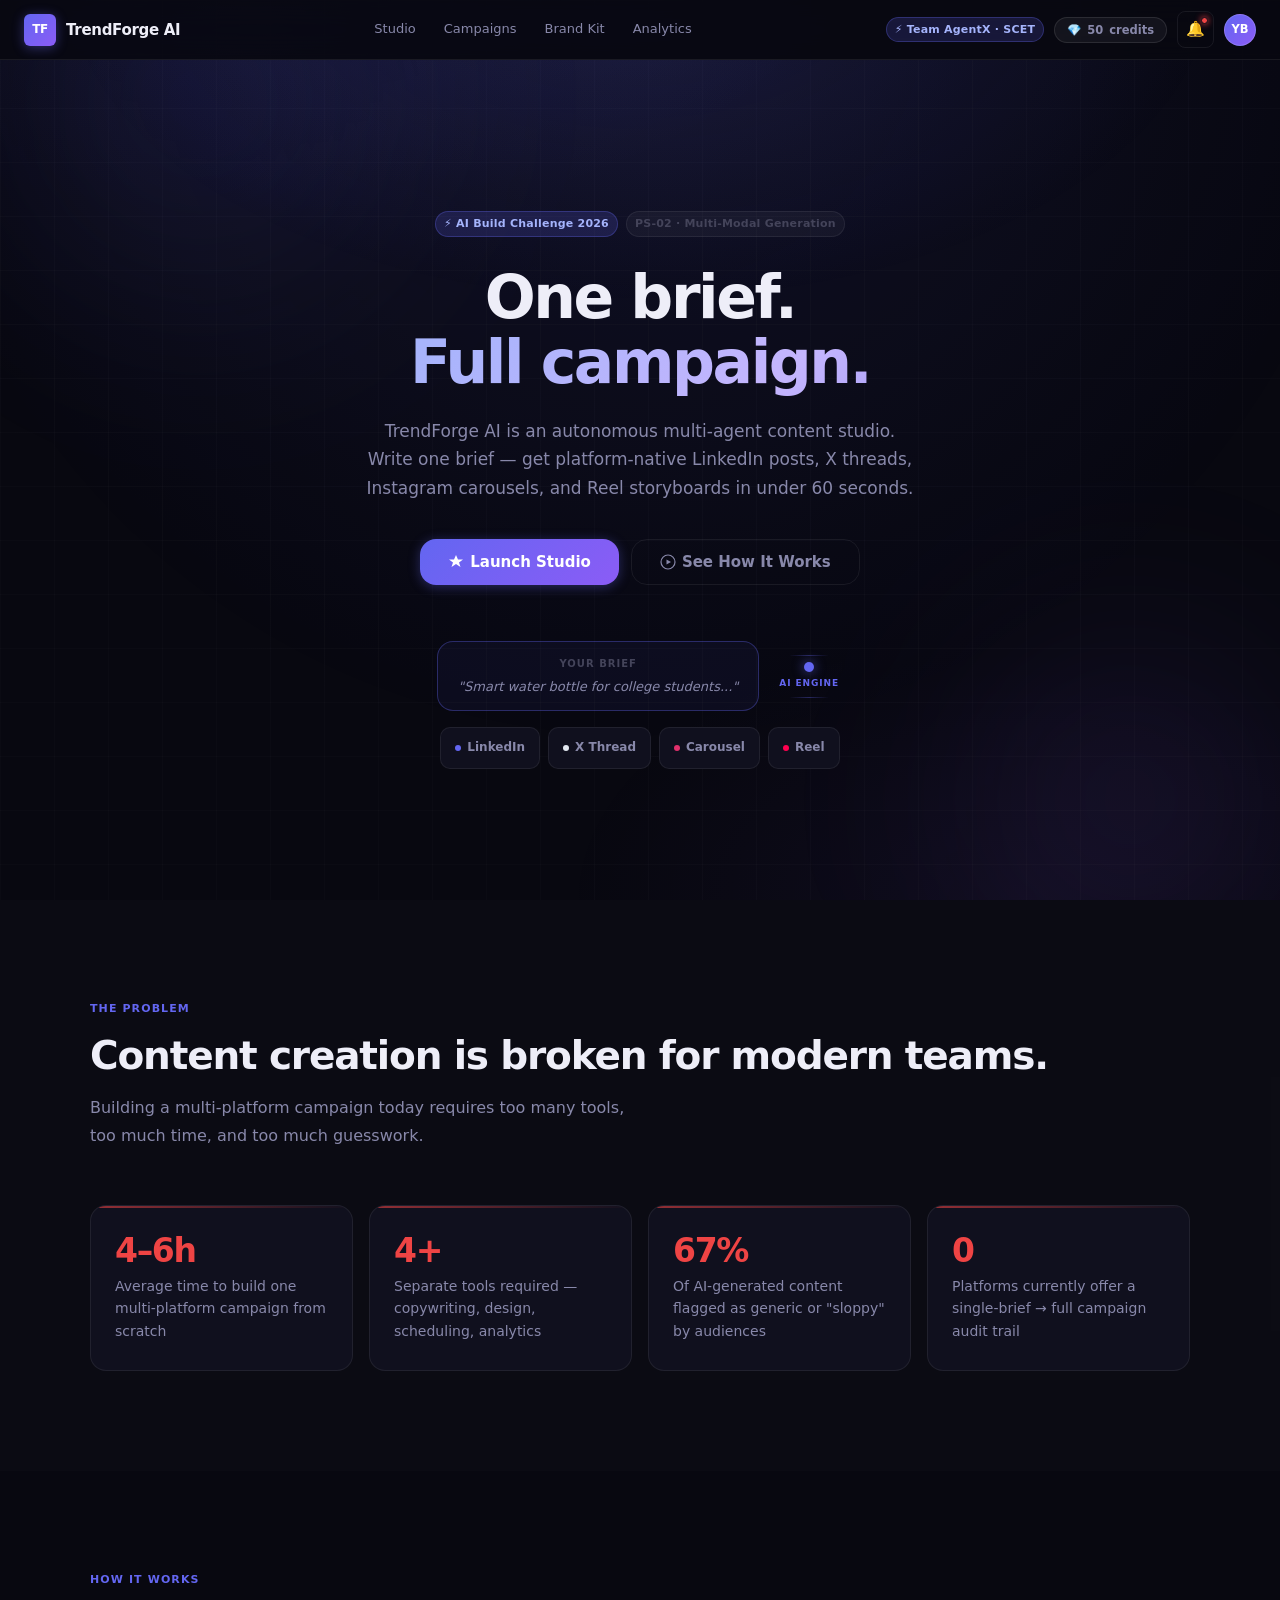
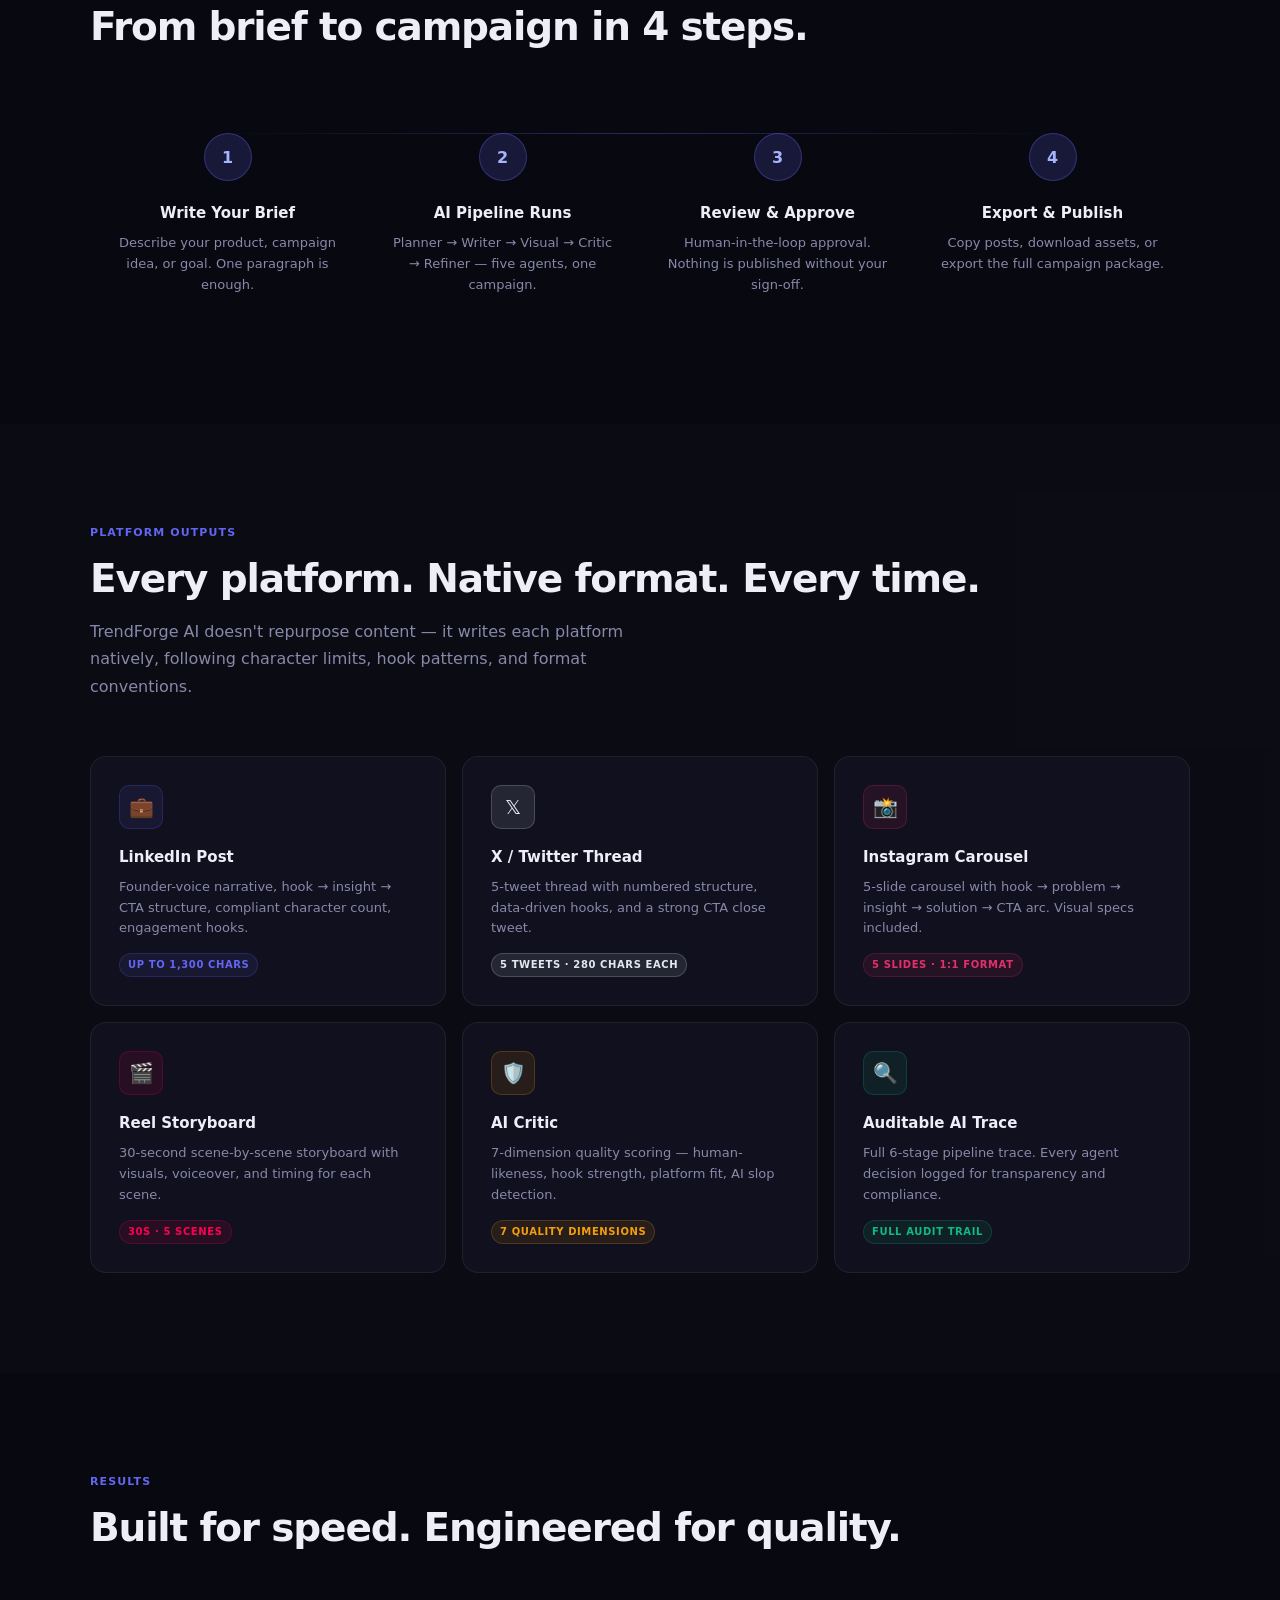
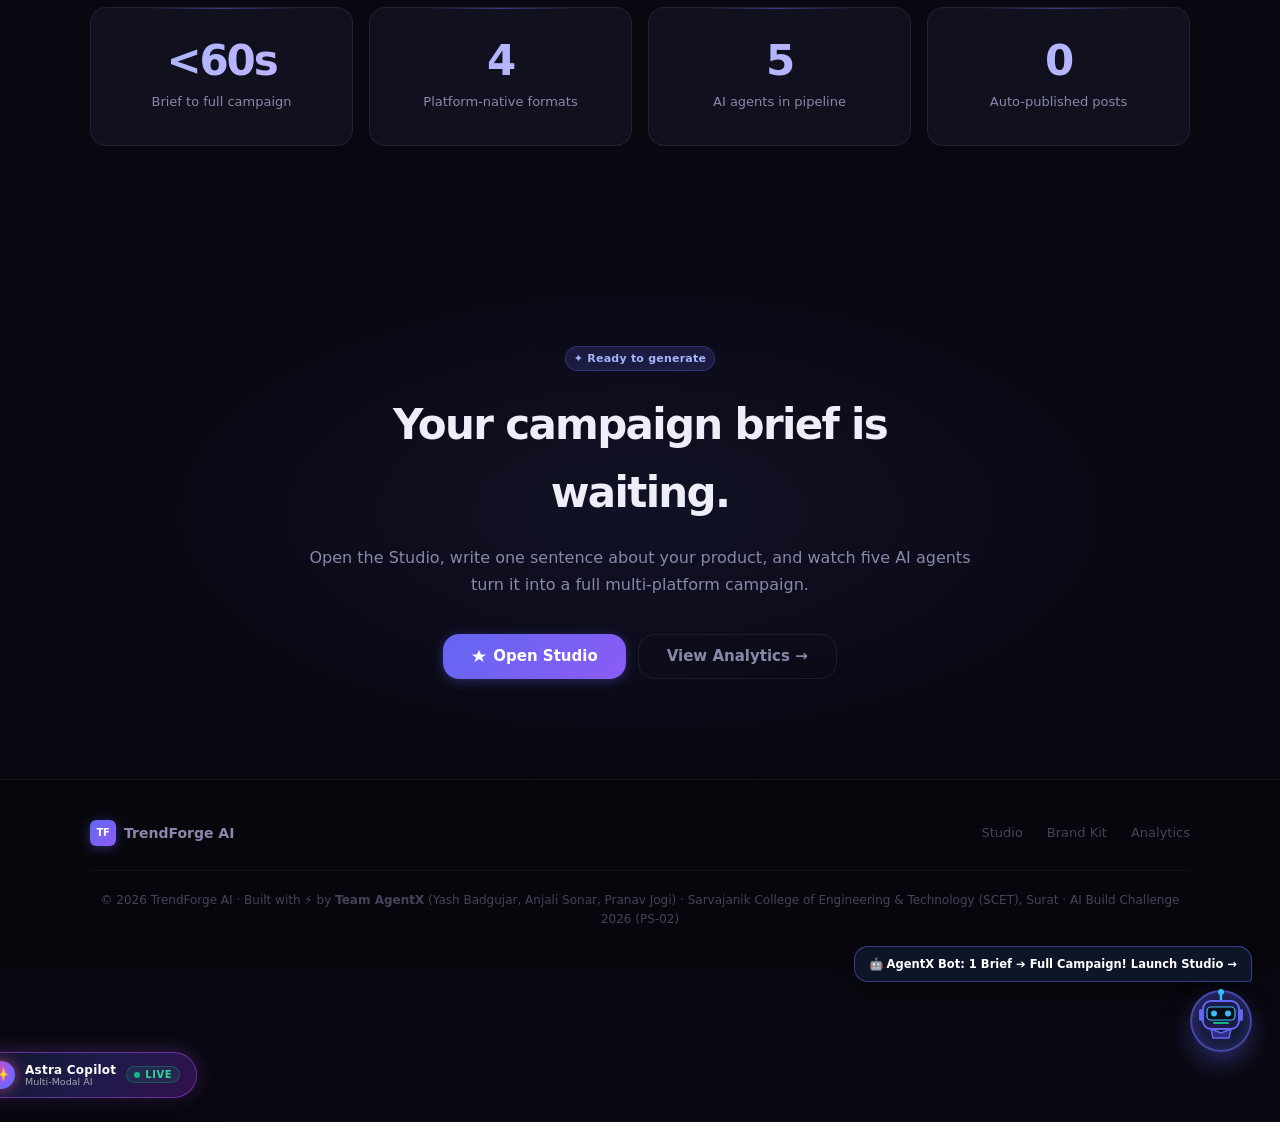
==== commit b2bcc426: "feat: ultra-modern futuristic aesthetics and Astra AI Copilot HUD with seamless studio brief bridge" ====
--- a/index.html
+++ b/index.html
@@ -716,5 +716,239 @@
   updateCreditUI();
 }
 </script>
+
+<!-- ============================================================
+     ASTRA AI COPILOT FLOATING HUD (v4.2)
+     ============================================================ -->
+<div class="astra-widget-container" id="astra-widget">
+  <!-- Flyout HUD Card -->
+  <div class="astra-hud-card" id="astra-hud">
+    <div class="astra-hud-header">
+      <div class="astra-hud-title">
+        <div class="astra-orb-icon" style="width:20px;height:20px;font-size:10px">✨</div>
+        <span>ASTRA COPILOT</span>
+        <div class="astra-audio-bars" title="Autonomous Agent Mesh Active">
+          <div class="astra-bar"></div>
+          <div class="astra-bar"></div>
+          <div class="astra-bar"></div>
+        </div>
+      </div>
+      <div style="display:flex;align-items:center;gap:6px">
+        <button onclick="toggleAstraSound()" id="astra-sound-btn" class="btn btn-ghost btn-sm btn-icon" style="padding:4px;font-size:12px;color:var(--text-muted)" title="Sound FX Toggle">🔊</button>
+        <button onclick="toggleAstraHUD(false)" class="btn btn-ghost btn-sm btn-icon" style="padding:4px;font-size:13px;color:var(--text-muted)" title="Close HUD">✕</button>
+      </div>
+    </div>
+
+    <div class="astra-hud-body">
+      <div style="font-size:11.5px;color:var(--text-secondary);margin-bottom:10px;line-height:1.4">
+        Select a high-conversion viral brief or ask Astra to brainstorm your multi-modal campaign:
+      </div>
+
+      <!-- Quick Brief Chips -->
+      <div class="astra-chip-list">
+        <button class="astra-chip-btn" onclick="selectAstraPreset(0)">
+          <span>💎 <strong>Surat Diamond Bourse</strong> Smart Ring</span>
+          <span style="font-size:10px;color:#a855f7">D2C Luxury ➔</span>
+        </button>
+        <button class="astra-chip-btn" onclick="selectAstraPreset(1)">
+          <span>⚡ <strong>10x Dev Pro</strong> Split Keyboard</span>
+          <span style="font-size:10px;color:#38bdf8">Hardware ➔</span>
+        </button>
+        <button class="astra-chip-btn" onclick="selectAstraPreset(2)">
+          <span>🌿 <strong>Himalayan Cold-Brew</strong> Matcha</span>
+          <span style="font-size:10px;color:#10b981">Wellness ➔</span>
+        </button>
+      </div>
+
+      <!-- AI Response Box -->
+      <div class="astra-response-box" id="astra-response-area">
+        <div class="astra-response-tag">⚡ ASTRA LIVE AGENT STRATEGY</div>
+        <div id="astra-response-text" style="color:#e2e8f0;font-size:12px;line-height:1.5">
+          "Tap any brief above or enter your brand idea below to generate a multi-modal campaign strategy across LinkedIn, Reels, and Carousels."
+        </div>
+        <div id="astra-action-row" style="margin-top:10px;display:none;align-items:center;gap:8px;flex-wrap:wrap">
+          <button class="btn btn-sm btn-ghost" id="astra-speak-btn" onclick="speakCurrentAstraHook()" style="font-size:11px;padding:5px 9px;border:1px solid rgba(255,255,255,0.12)">
+            ▶ Play Voice Hook
+          </button>
+          <button class="btn btn-sm btn-primary" id="astra-launch-btn" onclick="launchAstraInStudio()" style="font-size:11.5px;font-weight:700;padding:6px 12px;background:linear-gradient(135deg,#6366f1,#8b5cf6)">
+            🚀 Open in Studio &amp; Generate ➔
+          </button>
+        </div>
+      </div>
+    </div>
+
+    <!-- Input Footer -->
+    <div class="astra-hud-footer">
+      <input type="text" class="astra-input" id="astra-custom-input" placeholder="Type an idea e.g. EV Scooter Launch..." onkeydown="if(event.key==='Enter') submitAstraCustom()">
+      <button class="astra-send-btn" onclick="submitAstraCustom()">
+        <span>Spark</span> ✨
+      </button>
+    </div>
+  </div>
+
+  <!-- Floating Trigger Button -->
+  <button class="astra-trigger-btn" id="astra-trigger-btn" onclick="toggleAstraHUD()">
+    <div class="astra-orb-icon">✨</div>
+    <div style="text-align:left">
+      <div style="font-size:12px;font-weight:800;letter-spacing:0.02em">Astra Copilot</div>
+      <div style="font-size:9.5px;color:rgba(255,255,255,0.6);line-height:1">Multi-Modal AI</div>
+    </div>
+    <div class="astra-live-badge">
+      <span class="astra-live-dot"></span>
+      <span>Live</span>
+    </div>
+  </button>
+</div>
+
+<script>
+// ============================================================
+// ASTRA AI COPILOT LOGIC (100% Offline & Pure Vanilla JS)
+// ============================================================
+var astraSoundEnabled = true;
+var astraCurrentBrief = '';
+var astraCurrentHook = '';
+
+var astraPresets = [
+  {
+    title: "Surat Diamond Bourse Smart Ring",
+    brief: "Surat Diamond Bourse Smart Ring: Crafted with lab-grown diamond NFC tech for contactless luxury payments and biometric tracking.",
+    hook: "What if the diamond on your finger could unlock your Tesla and monitor your heart rate in real-time? Welcome to the Surat Diamond Bourse Smart Ring.",
+    strategy: "Visual Angle: 60 FPS macro zoom on titanium ring casing. Tone: Bold Luxury. Platform: LinkedIn Thought Leadership + Instagram Carousel + Voiceover Reel."
+  },
+  {
+    title: "10x Dev Pro Split Keyboard",
+    brief: "DevChair Pro Split Ergonomic Mechanical Keyboard with hot-swappable tactile switches and programmable OLED thumb clusters.",
+    hook: "Stop killing your wrists with flat laptop keyboards. This split mechanical keyboard was engineered for 10x engineers.",
+    strategy: "Visual Angle: High-contrast blueprint render. Tone: Technical & Punchy. Platform: X Thread 5-post teardown + Carousel."
+  },
+  {
+    title: "Himalayan Cold-Brew Matcha",
+    brief: "Pure ceremonial grade Himalayan cold-pressed organic matcha elixir with L-Theanine for 8 hours of clean laser focus.",
+    hook: "No caffeine crash, no jitters. Just 8 hours of pure Buddhist monk level mental clarity.",
+    strategy: "Visual Angle: Ultra-clean minimalist aesthetic. Tone: Educational & Inspiring. Platform: Reel with voiceover + LinkedIn founder breakdown."
+  }
+];
+
+function playSciFiChime(type) {
+  if (!astraSoundEnabled) return;
+  try {
+    var AudioCtx = window.AudioContext || window.webkitAudioContext;
+    if (!AudioCtx) return;
+    var ctx = new AudioCtx();
+    var osc = ctx.createOscillator();
+    var gain = ctx.createGain();
+    osc.connect(gain);
+    gain.connect(ctx.destination);
+    
+    if (type === 'open') {
+      osc.type = 'sine';
+      osc.frequency.setValueAtTime(520, ctx.currentTime);
+      osc.frequency.exponentialRampToValueAtTime(880, ctx.currentTime + 0.12);
+      gain.gain.setValueAtTime(0.06, ctx.currentTime);
+      gain.gain.exponentialRampToValueAtTime(0.001, ctx.currentTime + 0.14);
+      osc.start();
+      osc.stop(ctx.currentTime + 0.15);
+    } else if (type === 'select') {
+      osc.type = 'triangle';
+      osc.frequency.setValueAtTime(660, ctx.currentTime);
+      osc.frequency.exponentialRampToValueAtTime(1200, ctx.currentTime + 0.1);
+      gain.gain.setValueAtTime(0.08, ctx.currentTime);
+      gain.gain.exponentialRampToValueAtTime(0.001, ctx.currentTime + 0.12);
+      osc.start();
+      osc.stop(ctx.currentTime + 0.12);
+    }
+  } catch (e) {}
+}
+
+function toggleAstraSound() {
+  astraSoundEnabled = !astraSoundEnabled;
+  var btn = document.getElementById('astra-sound-btn');
+  if (btn) btn.textContent = astraSoundEnabled ? '🔊' : '🔇';
+  showToast(astraSoundEnabled ? 'Copilot Audio Effects: ON' : 'Copilot Audio Effects: OFF', 'default');
+}
+
+function toggleAstraHUD(forceState) {
+  var hud = document.getElementById('astra-hud');
+  if (!hud) return;
+  var isOpen = hud.classList.contains('open');
+  var target = (typeof forceState === 'boolean') ? forceState : !isOpen;
+  
+  if (target) {
+    hud.classList.add('open');
+    playSciFiChime('open');
+    var input = document.getElementById('astra-custom-input');
+    if (input) setTimeout(function(){ input.focus(); }, 100);
+  } else {
+    hud.classList.remove('open');
+    if ('speechSynthesis' in window) window.speechSynthesis.cancel();
+  }
+}
+
+function selectAstraPreset(index) {
+  var item = astraPresets[index];
+  if (!item) return;
+  playSciFiChime('select');
+  
+  astraCurrentBrief = item.brief;
+  astraCurrentHook = item.hook;
+  
+  var respArea = document.getElementById('astra-response-text');
+  var actionRow = document.getElementById('astra-action-row');
+  
+  if (respArea) {
+    respArea.innerHTML = 
+      '<div style="font-weight:700;color:#fff;margin-bottom:4px">' + item.title + '</div>' +
+      '<div style="color:#c4b5fd;font-style:italic;margin-bottom:6px">“' + item.hook + '”</div>' +
+      '<div style="font-size:11px;color:var(--text-muted)">' + item.strategy + '</div>';
+  }
+  if (actionRow) actionRow.style.display = 'flex';
+}
+
+function submitAstraCustom() {
+  var input = document.getElementById('astra-custom-input');
+  if (!input || !input.value.trim()) return;
+  var text = input.value.trim();
+  playSciFiChime('select');
+  
+  astraCurrentBrief = text;
+  astraCurrentHook = "Stop scrolling. Here is why " + text + " is changing everything right now.";
+  
+  var respArea = document.getElementById('astra-response-text');
+  var actionRow = document.getElementById('astra-action-row');
+  
+  if (respArea) {
+    respArea.innerHTML = 
+      '<div style="font-weight:700;color:#fff;margin-bottom:4px">Custom Campaign Angle</div>' +
+      '<div style="color:#c4b5fd;font-style:italic;margin-bottom:6px">“' + astraCurrentHook + '”</div>' +
+      '<div style="font-size:11px;color:var(--text-muted)">Autonomous Multi-Modal Engine: Tailoring LinkedIn copy, Reel scene breakdown, and Instagram carousel.</div>';
+  }
+  if (actionRow) actionRow.style.display = 'flex';
+  input.value = '';
+}
+
+function speakCurrentAstraHook() {
+  if (!astraCurrentHook) return;
+  if ('speechSynthesis' in window) {
+    window.speechSynthesis.cancel();
+    var utter = new SpeechSynthesisUtterance(astraCurrentHook);
+    utter.rate = 1.05;
+    utter.pitch = 1.05;
+    window.speechSynthesis.speak(utter);
+    showToast('Speaking AI Hook aloud...', 'default');
+  } else {
+    showToast('Speech synthesis not supported in this browser', 'error');
+  }
+}
+
+function launchAstraInStudio() {
+  if (!astraCurrentBrief) return;
+  playSciFiChime('open');
+  localStorage.setItem('tf_pending_brief', astraCurrentBrief);
+  showToast('Brief transferred! Launching Studio...', 'success');
+  setTimeout(function() {
+    window.location.href = 'studio.html';
+  }, 400);
+}
+</script>
 </body>
 </html>
--- a/css/landing.css
+++ b/css/landing.css
@@ -407,3 +407,277 @@
   .hero-title { font-size: 1.9rem; }
   .hero-actions { flex-direction: column; align-items: center; }
 }
+
+/* ============================================================
+   FUTURISTIC AI POLISH & ASTRA COPILOT (v4.2)
+   ============================================================ */
+
+/* Cyber Grid Ambient Layer */
+.bg-canvas::after {
+  content: '';
+  position: absolute;
+  inset: 0;
+  background-image: 
+    radial-gradient(circle at 50% 0%, rgba(99, 102, 241, 0.12) 0%, transparent 70%),
+    linear-gradient(rgba(255, 255, 255, 0.02) 1px, transparent 1px),
+    linear-gradient(90deg, rgba(255, 255, 255, 0.02) 1px, transparent 1px);
+  background-size: 100% 100%, 54px 54px, 54px 54px;
+  pointer-events: none;
+  opacity: 0.85;
+}
+
+/* Shimmer Light Sweeping on Primary CTAs */
+.btn-primary, .btn-generate, .hero-eyebrow .badge-accent {
+  position: relative;
+  overflow: hidden;
+}
+.btn-primary::after, .btn-generate::after {
+  content: '';
+  position: absolute;
+  top: -50%; left: -60%;
+  width: 50%; height: 200%;
+  background: linear-gradient(90deg, transparent, rgba(255, 255, 255, 0.22), transparent);
+  transform: rotate(25deg);
+  animation: astraSheen 4.5s infinite ease-in-out;
+  pointer-events: none;
+}
+@keyframes astraSheen {
+  0% { left: -70%; }
+  30%, 100% { left: 160%; }
+}
+
+/* Card Holographic Reflection on Hover */
+.card {
+  transition: transform 0.25s ease, border-color 0.25s ease, box-shadow 0.25s ease !important;
+}
+.card:hover {
+  border-color: rgba(139, 92, 246, 0.45) !important;
+  box-shadow: 0 16px 36px -10px rgba(0, 0, 0, 0.6), 0 0 24px rgba(99, 102, 241, 0.18) !important;
+}
+
+/* Astra Floating Orb & Trigger */
+.astra-widget-container {
+  position: fixed;
+  bottom: 24px;
+  right: 24px;
+  z-index: 9999;
+  font-family: inherit;
+}
+
+.astra-trigger-btn {
+  display: inline-flex;
+  align-items: center;
+  gap: 10px;
+  background: linear-gradient(135deg, #0f172a 0%, #1e1b4b 50%, #31104b 100%);
+  border: 1px solid rgba(168, 85, 247, 0.5);
+  border-radius: 999px;
+  padding: 8px 16px 8px 10px;
+  color: #fff;
+  cursor: pointer;
+  box-shadow: 0 10px 30px rgba(0, 0, 0, 0.5), 0 0 20px rgba(168, 85, 247, 0.35);
+  transition: all 0.25s cubic-bezier(0.4, 0, 0.2, 1);
+  user-select: none;
+}
+.astra-trigger-btn:hover {
+  transform: translateY(-3px) scale(1.02);
+  border-color: #c084fc;
+  box-shadow: 0 14px 38px rgba(0, 0, 0, 0.6), 0 0 28px rgba(192, 132, 252, 0.55);
+}
+.astra-orb-icon {
+  width: 28px;
+  height: 28px;
+  border-radius: 50%;
+  background: radial-gradient(circle at 35% 35%, #ec4899, #8b5cf6, #3b82f6);
+  display: flex;
+  align-items: center;
+  justify-content: center;
+  font-size: 13px;
+  box-shadow: 0 0 14px rgba(236, 72, 153, 0.7);
+  animation: orbPulse 3s infinite alternate;
+}
+@keyframes orbPulse {
+  0% { transform: scale(0.95); box-shadow: 0 0 10px rgba(236,72,153,0.5); }
+  100% { transform: scale(1.08); box-shadow: 0 0 22px rgba(139,92,246,0.9); }
+}
+
+.astra-live-badge {
+  display: inline-flex;
+  align-items: center;
+  gap: 5px;
+  font-size: 10px;
+  font-weight: 700;
+  text-transform: uppercase;
+  letter-spacing: 0.05em;
+  color: #34d399;
+  background: rgba(16, 185, 129, 0.12);
+  border: 1px solid rgba(16, 185, 129, 0.3);
+  border-radius: 20px;
+  padding: 2px 7px;
+}
+.astra-live-dot {
+  width: 6px;
+  height: 6px;
+  background: #10b981;
+  border-radius: 50%;
+  animation: dotFlash 1.6s infinite;
+}
+@keyframes dotFlash {
+  0%, 100% { opacity: 1; transform: scale(1); }
+  50% { opacity: 0.4; transform: scale(0.7); }
+}
+
+/* Astra Flyout HUD Panel */
+.astra-hud-card {
+  position: absolute;
+  bottom: calc(100% + 14px);
+  right: 0;
+  width: 390px;
+  max-width: calc(100vw - 36px);
+  background: rgba(11, 15, 25, 0.94);
+  backdrop-filter: blur(28px);
+  -webkit-backdrop-filter: blur(28px);
+  border: 1px solid rgba(168, 85, 247, 0.35);
+  border-radius: 18px;
+  box-shadow: 0 28px 70px rgba(0, 0, 0, 0.75), 0 0 45px rgba(124, 58, 237, 0.25);
+  overflow: hidden;
+  display: none;
+  flex-direction: column;
+  animation: hudPop 0.25s cubic-bezier(0.16, 1, 0.3, 1) forwards;
+}
+@keyframes hudPop {
+  from { opacity: 0; transform: translateY(12px) scale(0.96); }
+  to { opacity: 1; transform: translateY(0) scale(1); }
+}
+.astra-hud-card.open { display: flex; }
+
+.astra-hud-header {
+  padding: 14px 16px;
+  background: linear-gradient(90deg, rgba(30, 27, 75, 0.6) 0%, rgba(15, 23, 42, 0.6) 100%);
+  border-bottom: 1px solid rgba(255, 255, 255, 0.08);
+  display: flex;
+  align-items: center;
+  justify-content: space-between;
+}
+.astra-hud-title {
+  display: flex;
+  align-items: center;
+  gap: 8px;
+  font-size: 12.5px;
+  font-weight: 800;
+  color: #fff;
+  letter-spacing: 0.03em;
+}
+.astra-audio-bars {
+  display: inline-flex;
+  align-items: flex-end;
+  gap: 2px;
+  height: 12px;
+}
+.astra-bar {
+  width: 2.5px;
+  background: #a855f7;
+  border-radius: 1px;
+  animation: astraBarPulse 0.9s infinite ease-in-out;
+}
+.astra-bar:nth-child(1) { height: 4px; animation-delay: 0.1s; }
+.astra-bar:nth-child(2) { height: 11px; animation-delay: 0.3s; }
+.astra-bar:nth-child(3) { height: 7px; animation-delay: 0.2s; }
+@keyframes astraBarPulse {
+  0%, 100% { transform: scaleY(0.4); }
+  50% { transform: scaleY(1); }
+}
+
+.astra-hud-body {
+  padding: 16px;
+  max-height: 380px;
+  overflow-y: auto;
+}
+
+.astra-chip-list {
+  display: flex;
+  flex-direction: column;
+  gap: 6px;
+  margin-bottom: 14px;
+}
+.astra-chip-btn {
+  background: rgba(255, 255, 255, 0.04);
+  border: 1px solid rgba(255, 255, 255, 0.08);
+  border-radius: 10px;
+  padding: 8px 10px;
+  text-align: left;
+  font-size: 11.5px;
+  color: #e2e8f0;
+  cursor: pointer;
+  transition: all 0.2s;
+  display: flex;
+  align-items: center;
+  justify-content: space-between;
+}
+.astra-chip-btn:hover {
+  background: rgba(139, 92, 246, 0.15);
+  border-color: rgba(168, 85, 247, 0.4);
+  color: #fff;
+  transform: translateX(3px);
+}
+
+.astra-response-box {
+  background: rgba(15, 23, 42, 0.85);
+  border: 1px solid rgba(99, 102, 241, 0.25);
+  border-radius: 12px;
+  padding: 12px;
+  margin-bottom: 14px;
+  font-size: 12px;
+  line-height: 1.55;
+  color: #f1f5f9;
+}
+.astra-response-tag {
+  display: inline-block;
+  font-size: 9.5px;
+  font-weight: 800;
+  text-transform: uppercase;
+  color: #a78bfa;
+  margin-bottom: 4px;
+  letter-spacing: 0.05em;
+}
+
+.astra-hud-footer {
+  padding: 12px 14px;
+  background: rgba(15, 23, 42, 0.7);
+  border-top: 1px solid rgba(255, 255, 255, 0.08);
+  display: flex;
+  gap: 8px;
+}
+.astra-input {
+  flex: 1;
+  background: rgba(255, 255, 255, 0.06);
+  border: 1px solid rgba(255, 255, 255, 0.12);
+  border-radius: 8px;
+  padding: 7px 12px;
+  font-size: 12px;
+  color: #fff;
+  outline: none;
+}
+.astra-input:focus {
+  border-color: #a855f7;
+  background: rgba(255, 255, 255, 0.09);
+  box-shadow: 0 0 12px rgba(168, 85, 247, 0.3);
+}
+.astra-send-btn {
+  background: linear-gradient(135deg, #7c3aed, #4f46e5);
+  border: none;
+  border-radius: 8px;
+  padding: 7px 14px;
+  color: #fff;
+  font-size: 11.5px;
+  font-weight: 700;
+  cursor: pointer;
+  transition: all 0.2s;
+  display: flex;
+  align-items: center;
+  gap: 4px;
+}
+.astra-send-btn:hover {
+  filter: brightness(1.15);
+  transform: scale(1.03);
+}
+
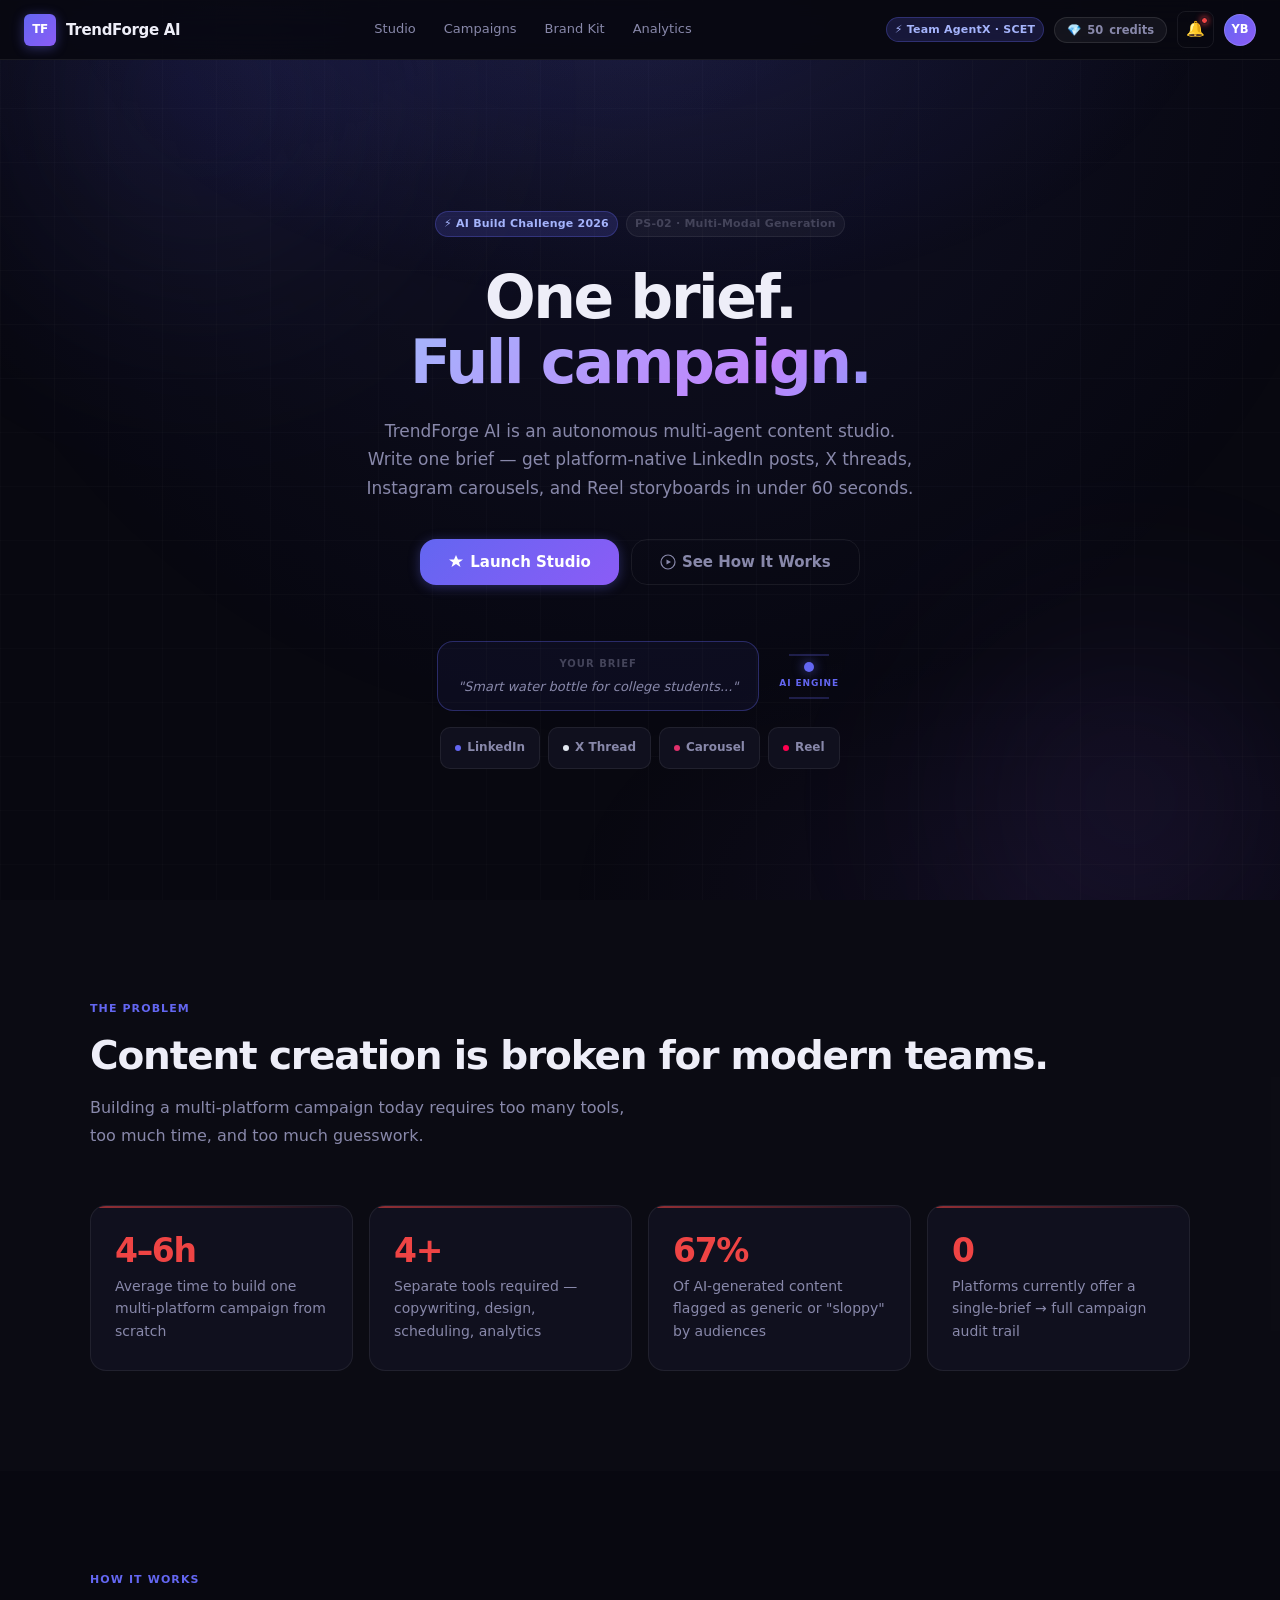
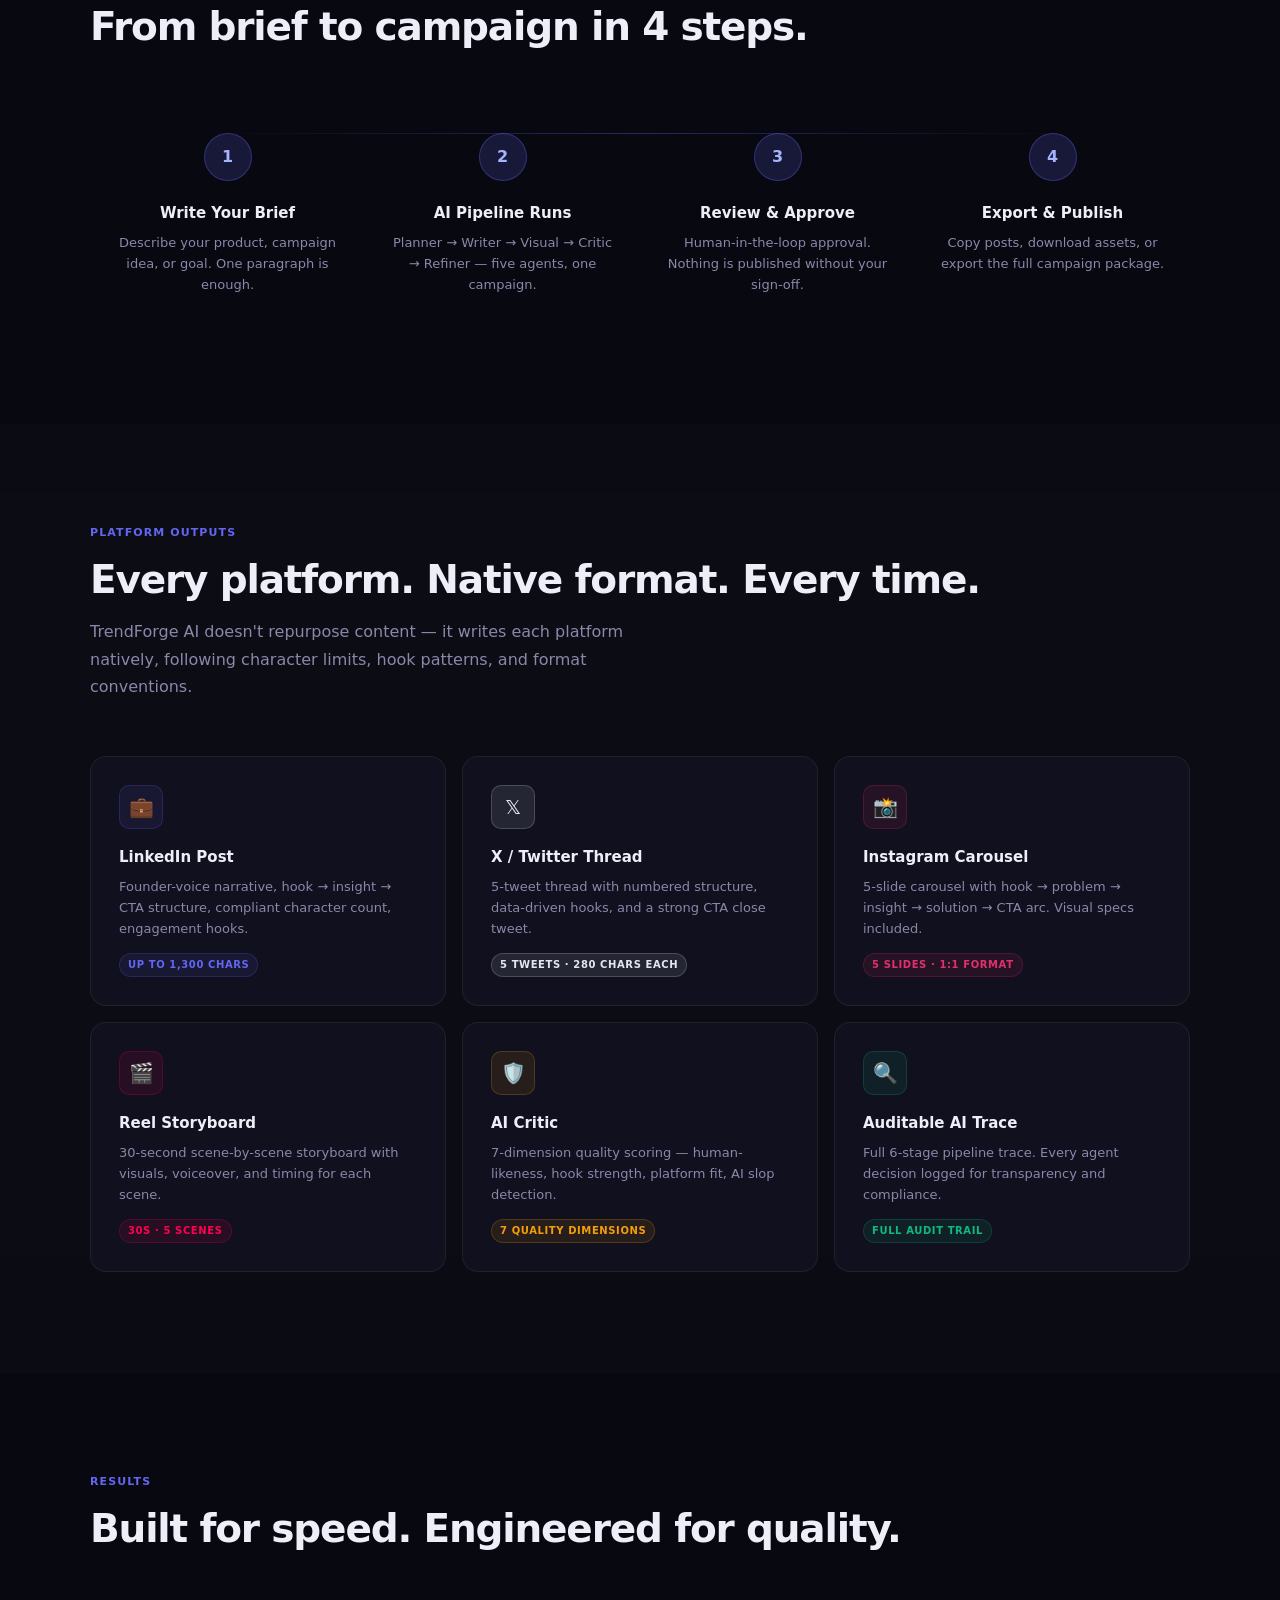
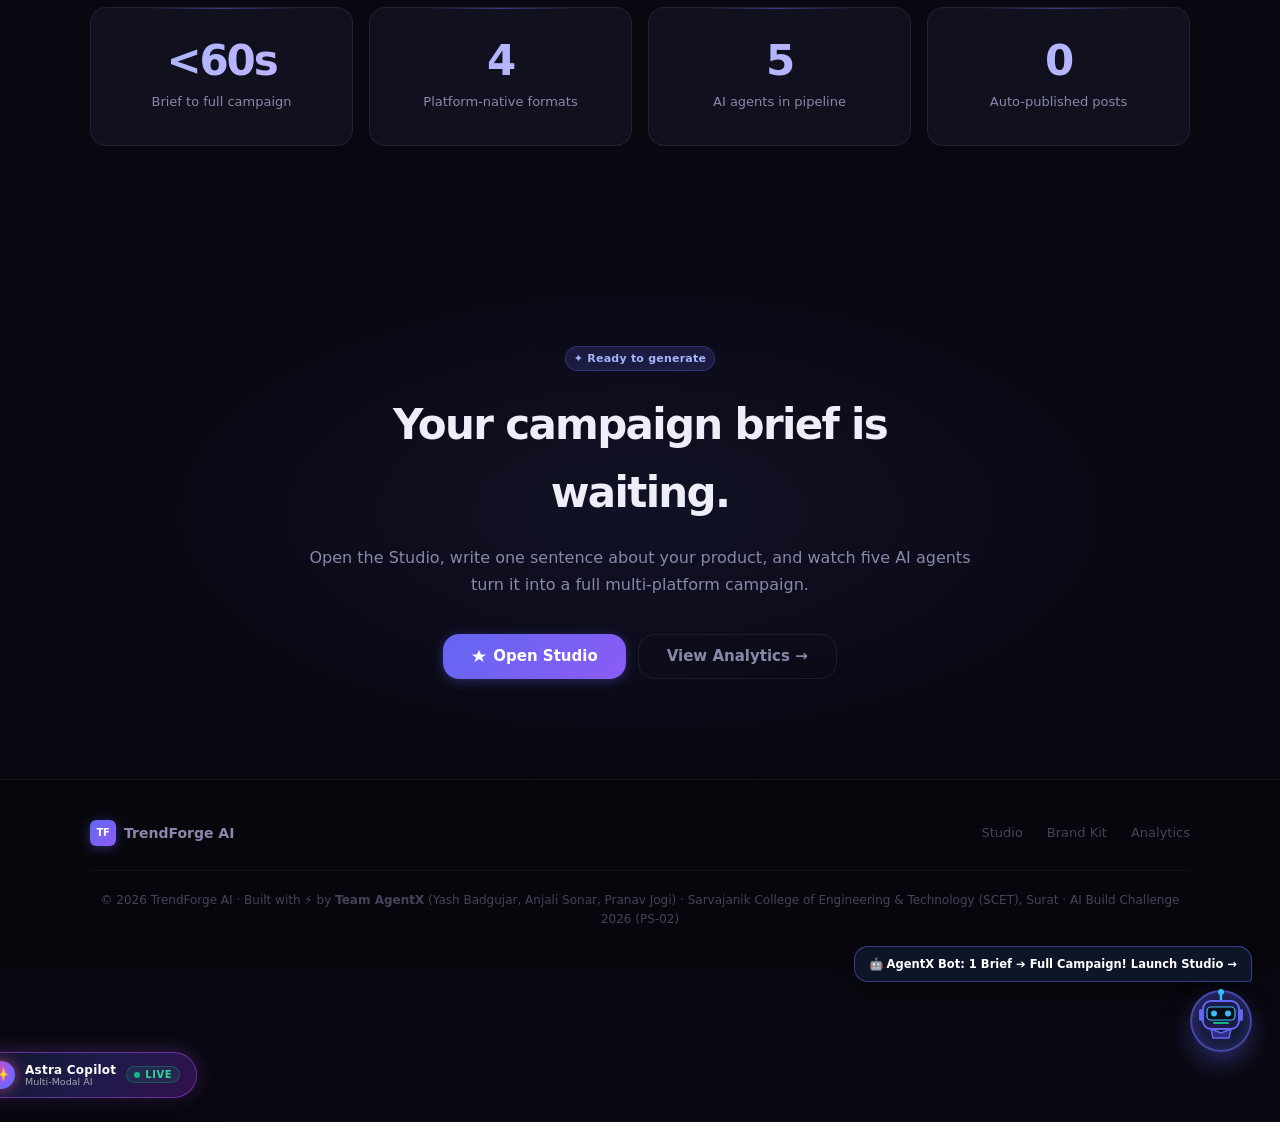
==== commit e82e6b7f: "feat: butter-smooth cinematic animations, dynamic aurora title, data stream particles, and scroll re" ====
--- a/index.html
+++ b/index.html
@@ -949,6 +949,28 @@
     window.location.href = 'studio.html';
   }, 400);
 }
+
+// Smooth cinematic reveal on scroll
+function initScrollAnimations() {
+  if (!('IntersectionObserver' in window)) return;
+  var observer = new IntersectionObserver(function(entries) {
+    entries.forEach(function(entry) {
+      if (entry.isIntersecting) {
+        entry.target.classList.add('revealed');
+      }
+    });
+  }, { threshold: 0.1 });
+
+  document.querySelectorAll('.section-header, .step-card, .output-feature, .comparison-table-wrap').forEach(function(el) {
+    el.classList.add('reveal-on-scroll');
+    observer.observe(el);
+  });
+}
+if (document.readyState === 'loading') {
+  document.addEventListener('DOMContentLoaded', initScrollAnimations);
+} else {
+  initScrollAnimations();
+}
 </script>
 </body>
 </html>
--- a/css/landing.css
+++ b/css/landing.css
@@ -681,3 +681,103 @@
   transform: scale(1.03);
 }
 
+/* ============================================================
+   SMOOTH CINEMATIC ANIMATIONS SUITE (v4.3)
+   ============================================================ */
+
+/* 1. Floating Hero Visual Drift */
+.flow-visual {
+  animation: flowVisualDrift 6s ease-in-out infinite alternate !important;
+}
+@keyframes flowVisualDrift {
+  0% { transform: translateY(0px) rotate(0deg); }
+  50% { transform: translateY(-7px) rotate(0.25deg); }
+  100% { transform: translateY(-3px) rotate(-0.2deg); }
+}
+
+/* 2. Flow Data Stream Active Particle */
+.flow-arrow-line {
+  position: relative;
+  overflow: hidden;
+  height: 2px !important;
+  background: rgba(99, 102, 241, 0.25) !important;
+}
+.flow-arrow-line::after {
+  content: '';
+  position: absolute;
+  top: 0; left: -100%;
+  width: 100%; height: 100%;
+  background: linear-gradient(90deg, transparent, #38bdf8, #a855f7, transparent);
+  animation: dataStreamRun 2.2s infinite cubic-bezier(0.4, 0, 0.2, 1);
+}
+@keyframes dataStreamRun {
+  0% { left: -100%; }
+  100% { left: 100%; }
+}
+
+/* 3. Hero Flow Engine Beacon Pulse */
+.flow-engine-dot {
+  animation: engineBeacon 2s infinite ease-in-out !important;
+}
+@keyframes engineBeacon {
+  0%, 100% { transform: scale(1); box-shadow: 0 0 10px rgba(99, 102, 241, 0.6); }
+  50% { transform: scale(1.35); box-shadow: 0 0 22px rgba(168, 85, 247, 0.95), 0 0 35px rgba(56, 189, 248, 0.6); }
+}
+
+/* 4. Dynamic Multi-Gradient Shift on Title */
+.gradient-text {
+  background: linear-gradient(135deg, #a5b4fc 0%, #c084fc 25%, #38bdf8 50%, #818cf8 75%, #ec4899 100%) !important;
+  background-size: 300% 300% !important;
+  -webkit-background-clip: text !important;
+  -webkit-text-fill-color: transparent !important;
+  background-clip: text !important;
+  animation: gradientAurora 7s ease-in-out infinite alternate !important;
+}
+@keyframes gradientAurora {
+  0% { background-position: 0% 50%; }
+  50% { background-position: 100% 50%; }
+  100% { background-position: 0% 50%; }
+}
+
+/* 5. Smooth Floating Output Badges */
+.flow-out-card {
+  transition: all 0.3s cubic-bezier(0.34, 1.56, 0.64, 1) !important;
+}
+.flow-out-card:hover {
+  transform: translateY(-4px) scale(1.04) !important;
+  border-color: rgba(99, 102, 241, 0.5) !important;
+  box-shadow: 0 8px 24px rgba(99, 102, 241, 0.25) !important;
+}
+
+/* 6. Step Card Elevation & Glow on Hover */
+.step-card {
+  transition: all 0.35s cubic-bezier(0.16, 1, 0.3, 1) !important;
+}
+.step-card:hover {
+  transform: translateY(-6px) !important;
+  border-color: rgba(168, 85, 247, 0.4) !important;
+  box-shadow: 0 16px 40px -12px rgba(0, 0, 0, 0.6), 0 0 25px rgba(139, 92, 246, 0.18) !important;
+}
+
+/* 7. Output Feature Cards Micro-Interactions */
+.output-feature {
+  transition: all 0.35s cubic-bezier(0.16, 1, 0.3, 1) !important;
+}
+.output-feature:hover {
+  transform: translateY(-5px) scale(1.01) !important;
+  box-shadow: 0 16px 40px -10px rgba(0, 0, 0, 0.5), 0 0 30px rgba(99, 102, 241, 0.2) !important;
+}
+
+/* 8. Smooth Scroll Reveal Class */
+.reveal-on-scroll {
+  opacity: 0;
+  transform: translateY(22px);
+  transition: opacity 0.65s cubic-bezier(0.16, 1, 0.3, 1), transform 0.65s cubic-bezier(0.16, 1, 0.3, 1);
+  will-change: opacity, transform;
+}
+.reveal-on-scroll.revealed {
+  opacity: 1;
+  transform: translateY(0);
+}
+
+
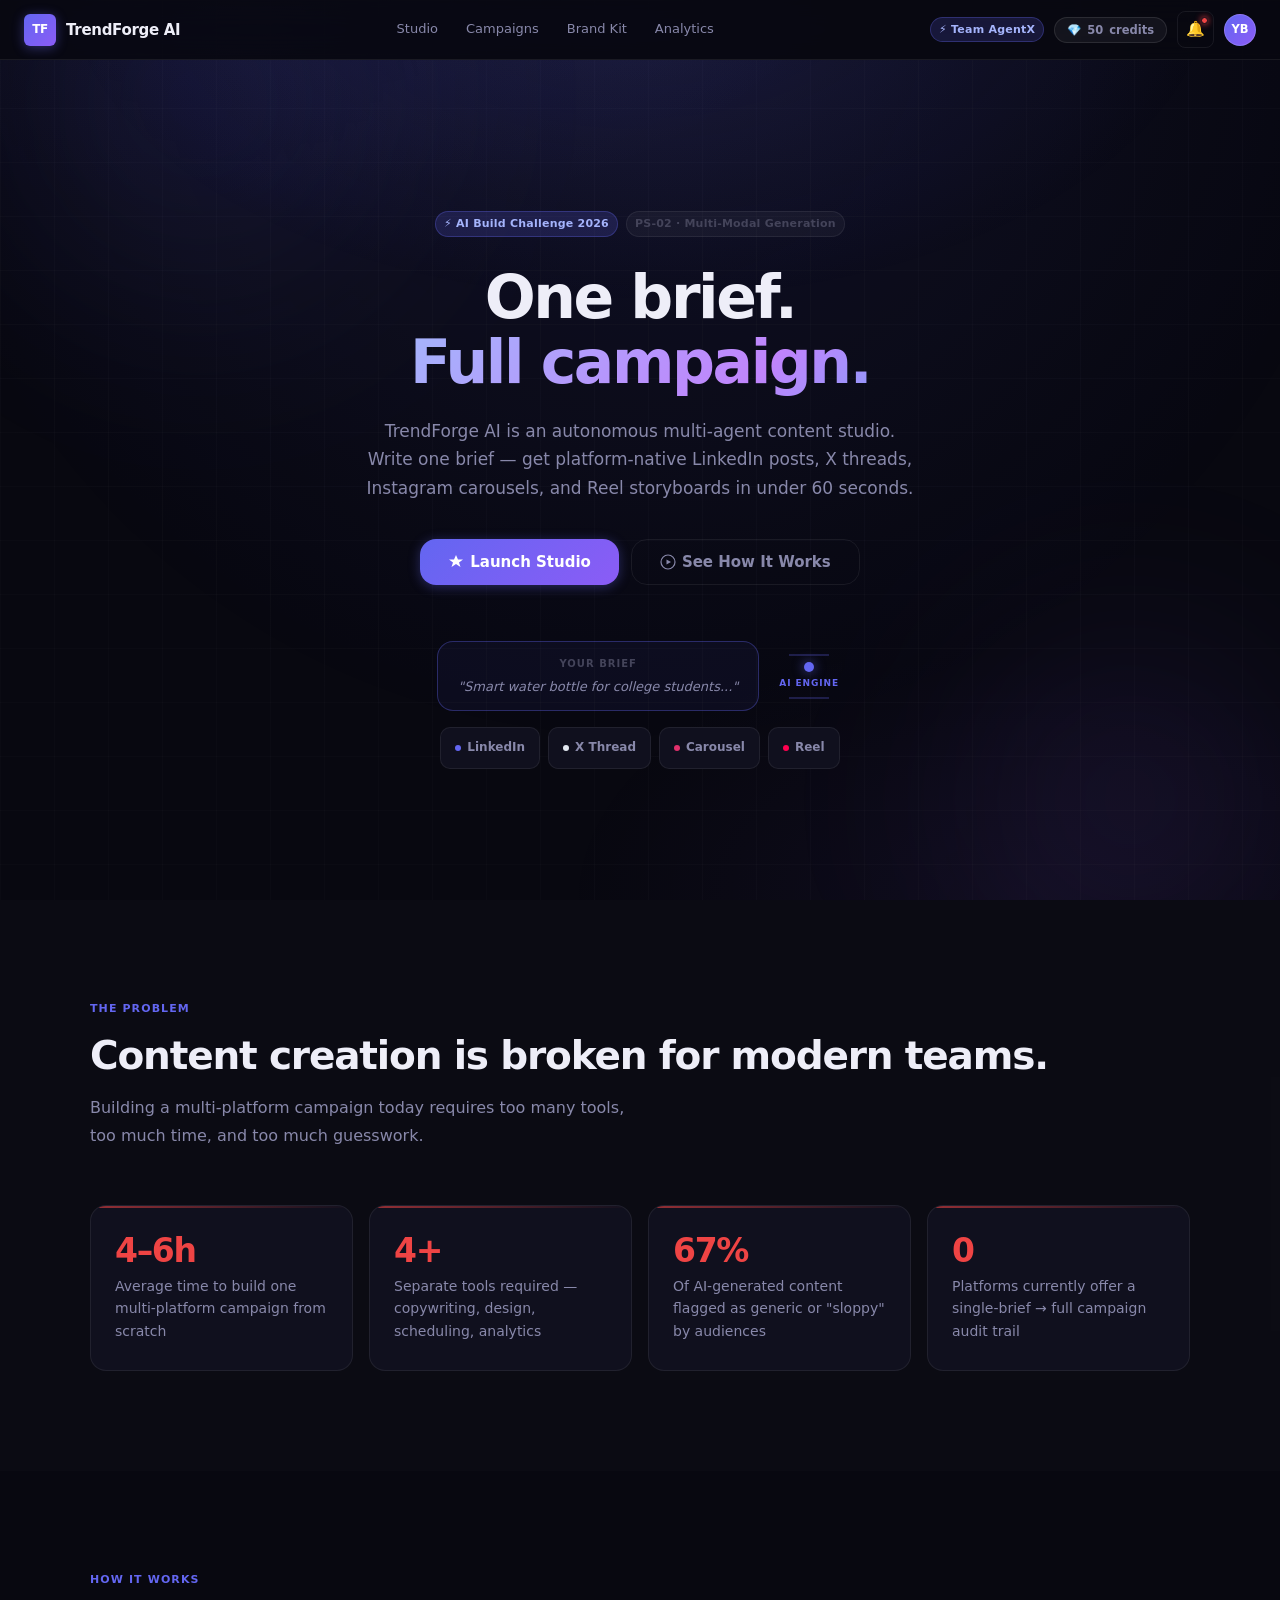
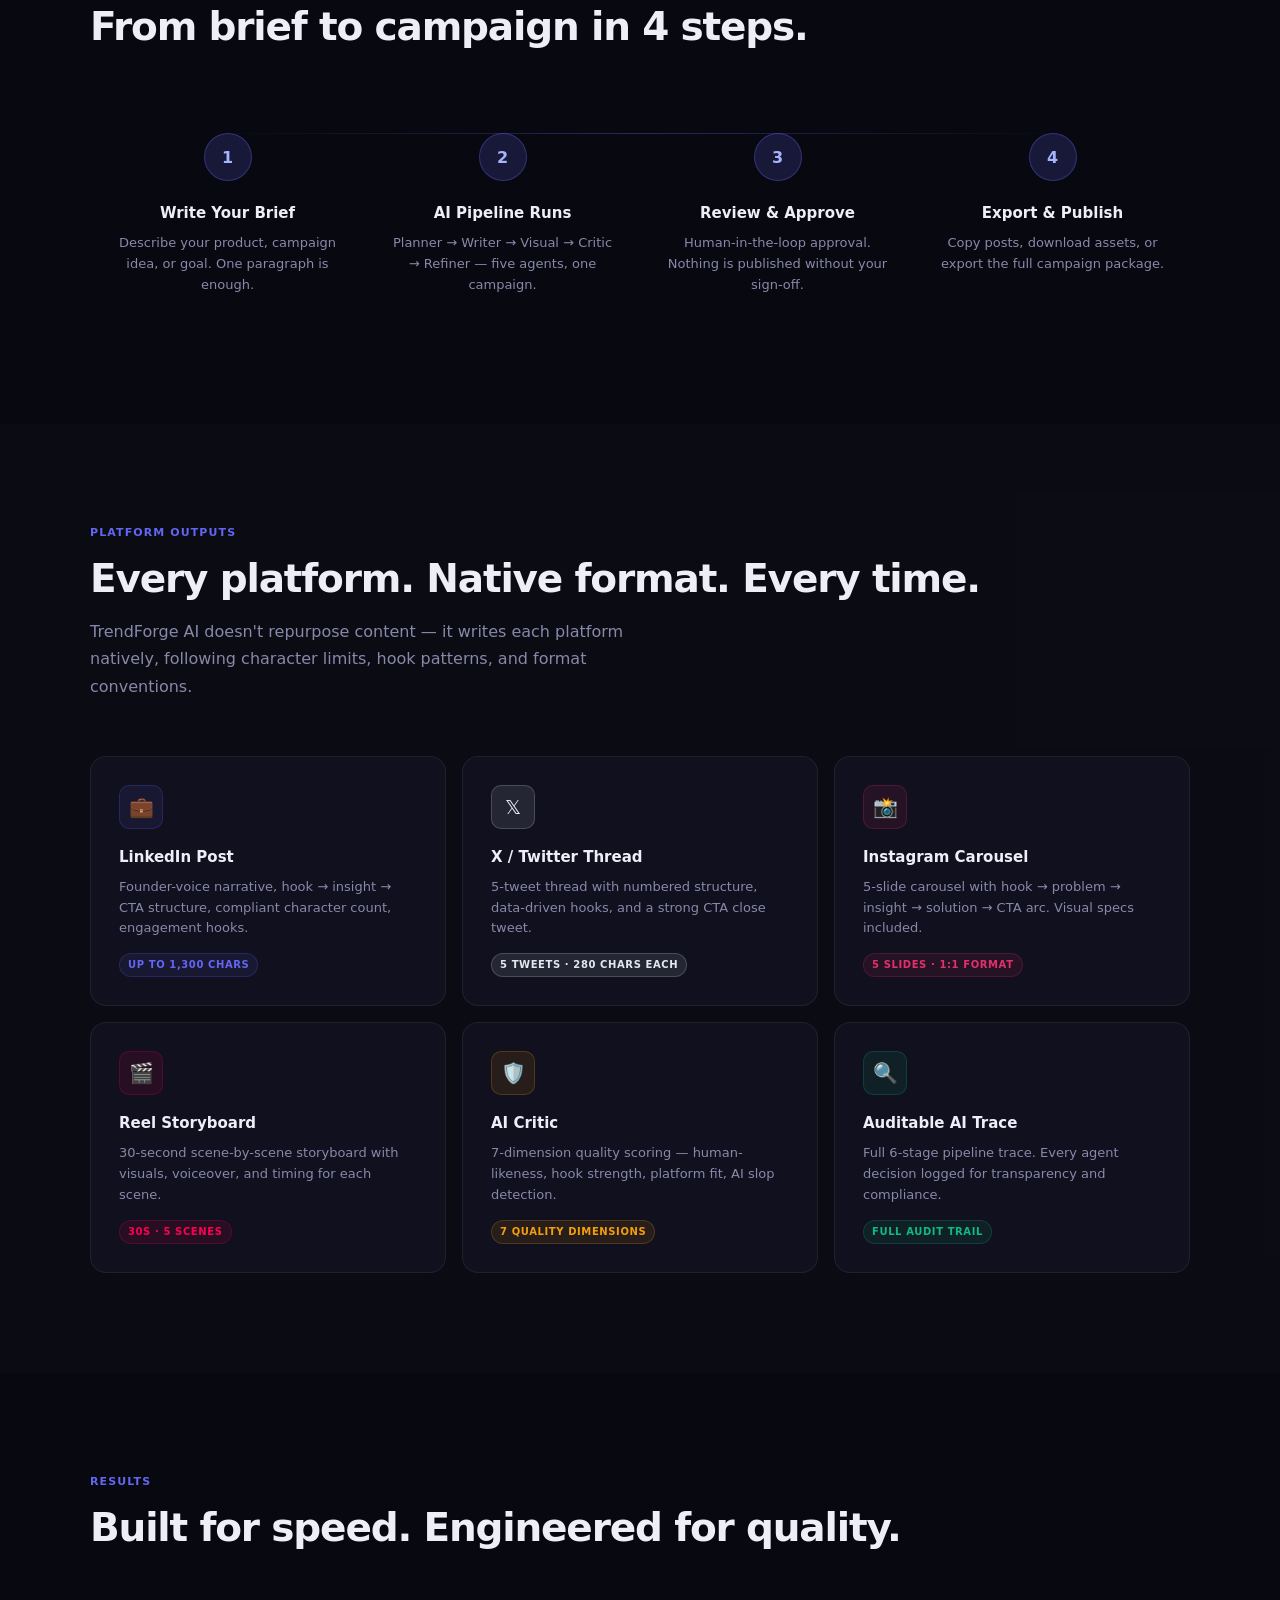
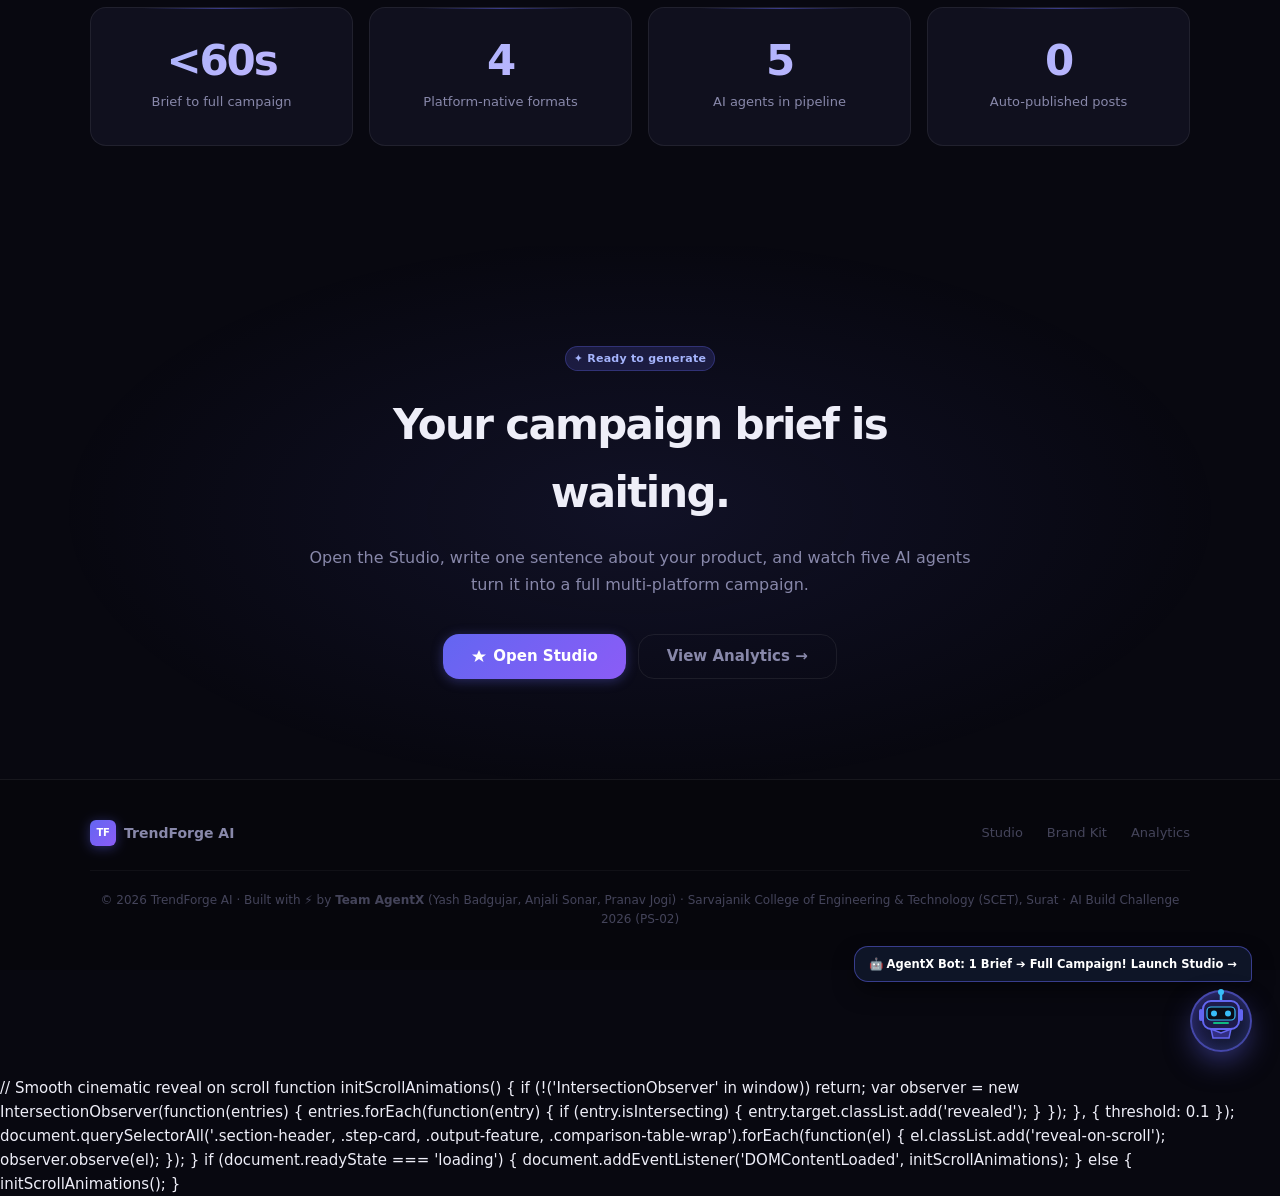
==== commit 3be3c79c: "12 bug fixed and make a responsiveness" ====
--- a/index.html
+++ b/index.html
@@ -16,10 +16,13 @@
 
 <!-- Navbar -->
 <nav class="navbar">
-  <a href="index.html" class="navbar-logo">
-    <div class="logo-mark">TF</div>
-    <span>TrendForge AI</span>
-  </a>
+  <div style="display:flex;align-items:center;gap:10px">
+    <button class="mobile-menu-btn" onclick="toggleMobileNav(event)" aria-label="Toggle Navigation">☰</button>
+    <a href="index.html" class="navbar-logo">
+      <div class="logo-mark">TF</div>
+      <span>TrendForge AI</span>
+    </a>
+  </div>
   <div class="navbar-nav">
     <a href="studio.html"    class="nav-link">Studio</a>
     <a href="campaigns.html" class="nav-link">Campaigns</a>
@@ -27,12 +30,12 @@
     <a href="analytics.html" class="nav-link">Analytics</a>
   </div>
   <div class="navbar-right">
-    <span class="badge badge-accent" style="display:inline-flex;align-items:center;gap:4px">⚡ Team AgentX · SCET</span>
+    <span class="badge badge-accent" style="display:inline-flex;align-items:center;gap:4px">⚡ Team AgentX</span>
     
     <!-- Credits Dropdown Trigger -->
     <div class="nav-dropdown-wrap">
       <button class="nav-pill-btn" id="credits-badge" onclick="toggleNavDropdown('credits-dropdown', event)" title="View Credits & Usage">
-        💎 <span id="credit-count">50</span> credits
+        💎 <span id="credit-count">50</span> <span class="credit-word">credits</span>
       </button>
       
       <!-- Credits Dropdown Menu -->
@@ -119,7 +122,7 @@
                 <span style="width:7px;height:7px;border-radius:50%;background:#10b981" title="Online"></span>
               </div>
               <div style="font-size:11px;color:var(--accent);font-weight:600">Lead Builder · Team AgentX</div>
-              <div style="font-size:10px;color:var(--text-muted)">yash.badgujar@scet.ac.in</div>
+              <div style="font-size:10px;color:var(--text-muted)">yashbadgujar.co24d3@scet.ac.in</div>
             </div>
           </div>
         </div>
@@ -137,18 +140,9 @@
             </div>
           </div>
 
-          <div style="padding:8px 10px;background:rgba(255,255,255,0.03);border:1px solid rgba(255,255,255,0.06);border-radius:8px;margin-bottom:12px">
-            <div style="font-size:9.5px;color:var(--text-muted);font-weight:700">COLLEGE &amp; TRACK</div>
-            <div style="font-size:11.5px;font-weight:700;color:#fff;margin-top:2px">SCET Surat · National Finals</div>
-            <div style="font-size:10.5px;color:var(--accent)">Track PS-02: AI Content Studio</div>
-          </div>
-
           <div style="display:flex;flex-direction:column;gap:4px">
             <button class="btn btn-ghost btn-sm" style="text-align:left;justify-content:flex-start;font-size:11px;padding:6px 8px" onclick="showToast('Autonomous In-Browser Engine Active · 100% Offline Ready','success')">
               ⚡ AI Engine Status: <strong style="color:var(--success);margin-left:4px">Active</strong>
-            </button>
-            <button class="btn btn-ghost btn-sm" style="text-align:left;justify-content:flex-start;font-size:11px;padding:6px 8px" onclick="showToast('Team AgentX verified for Build Challenge 2026','default')">
-              🎓 College Verified: <strong style="color:var(--accent);margin-left:4px">SCET Surat</strong>
             </button>
             <button class="btn btn-ghost btn-sm" style="text-align:left;justify-content:flex-start;font-size:11px;padding:6px 8px;color:var(--text-muted)" onclick="showToast('Active Builder Session: Yash Badgujar','default')">
               🔒 Session: Active
@@ -255,7 +249,7 @@
 <!-- ============================================================
      HOW IT WORKS
      ============================================================ -->
-<section class="section">
+<section class="section" id="how-it-works">
   <div class="section-inner">
     <div class="section-header">
       <div class="section-eyebrow">
@@ -466,7 +460,14 @@
 
 <script>
 function playDemo() {
-  document.getElementById('demo-modal').style.display = 'flex';
+  var section = document.getElementById('how-it-works');
+  if (section) {
+    section.scrollIntoView({ behavior: 'smooth' });
+  }
+  var modal = document.getElementById('demo-modal');
+  if (modal) {
+    modal.style.display = 'flex';
+  }
 }
 function closeDemoModal() {
   document.getElementById('demo-modal').style.display = 'none';
@@ -592,6 +593,20 @@
 }
 
 // ---- Navbar Dropdown Handlers ----
+function toggleMobileNav(e) {
+  closeAllNavDropdowns();
+  var nav = document.querySelector('.navbar-nav');
+  if (nav) nav.classList.toggle('mobile-open');
+  if (e) e.stopPropagation();
+}
+
+document.addEventListener('click', function(e) {
+  if (!e.target.closest('.navbar-nav') && !e.target.closest('.mobile-menu-btn')) {
+    var nav = document.querySelector('.navbar-nav');
+    if (nav) nav.classList.remove('mobile-open');
+  }
+});
+
 function toggleNavDropdown(id, e) {
   if (e) e.stopPropagation();
   var menu = document.getElementById(id);
@@ -619,7 +634,12 @@
 var currentCredits = (function() {
   try {
     var saved = localStorage.getItem('tf_credits');
-    return saved !== null ? parseInt(saved, 10) : 50;
+    var parsed = saved !== null ? parseInt(saved, 10) : 50;
+    if (isNaN(parsed) || parsed <= 0) {
+      parsed = 50;
+      try { localStorage.setItem('tf_credits', '50'); } catch(e) {}
+    }
+    return parsed;
   } catch(e) { return 50; }
 })();
 
@@ -717,239 +737,6 @@
 }
 </script>
 
-<!-- ============================================================
-     ASTRA AI COPILOT FLOATING HUD (v4.2)
-     ============================================================ -->
-<div class="astra-widget-container" id="astra-widget">
-  <!-- Flyout HUD Card -->
-  <div class="astra-hud-card" id="astra-hud">
-    <div class="astra-hud-header">
-      <div class="astra-hud-title">
-        <div class="astra-orb-icon" style="width:20px;height:20px;font-size:10px">✨</div>
-        <span>ASTRA COPILOT</span>
-        <div class="astra-audio-bars" title="Autonomous Agent Mesh Active">
-          <div class="astra-bar"></div>
-          <div class="astra-bar"></div>
-          <div class="astra-bar"></div>
-        </div>
-      </div>
-      <div style="display:flex;align-items:center;gap:6px">
-        <button onclick="toggleAstraSound()" id="astra-sound-btn" class="btn btn-ghost btn-sm btn-icon" style="padding:4px;font-size:12px;color:var(--text-muted)" title="Sound FX Toggle">🔊</button>
-        <button onclick="toggleAstraHUD(false)" class="btn btn-ghost btn-sm btn-icon" style="padding:4px;font-size:13px;color:var(--text-muted)" title="Close HUD">✕</button>
-      </div>
-    </div>
-
-    <div class="astra-hud-body">
-      <div style="font-size:11.5px;color:var(--text-secondary);margin-bottom:10px;line-height:1.4">
-        Select a high-conversion viral brief or ask Astra to brainstorm your multi-modal campaign:
-      </div>
-
-      <!-- Quick Brief Chips -->
-      <div class="astra-chip-list">
-        <button class="astra-chip-btn" onclick="selectAstraPreset(0)">
-          <span>💎 <strong>Surat Diamond Bourse</strong> Smart Ring</span>
-          <span style="font-size:10px;color:#a855f7">D2C Luxury ➔</span>
-        </button>
-        <button class="astra-chip-btn" onclick="selectAstraPreset(1)">
-          <span>⚡ <strong>10x Dev Pro</strong> Split Keyboard</span>
-          <span style="font-size:10px;color:#38bdf8">Hardware ➔</span>
-        </button>
-        <button class="astra-chip-btn" onclick="selectAstraPreset(2)">
-          <span>🌿 <strong>Himalayan Cold-Brew</strong> Matcha</span>
-          <span style="font-size:10px;color:#10b981">Wellness ➔</span>
-        </button>
-      </div>
-
-      <!-- AI Response Box -->
-      <div class="astra-response-box" id="astra-response-area">
-        <div class="astra-response-tag">⚡ ASTRA LIVE AGENT STRATEGY</div>
-        <div id="astra-response-text" style="color:#e2e8f0;font-size:12px;line-height:1.5">
-          "Tap any brief above or enter your brand idea below to generate a multi-modal campaign strategy across LinkedIn, Reels, and Carousels."
-        </div>
-        <div id="astra-action-row" style="margin-top:10px;display:none;align-items:center;gap:8px;flex-wrap:wrap">
-          <button class="btn btn-sm btn-ghost" id="astra-speak-btn" onclick="speakCurrentAstraHook()" style="font-size:11px;padding:5px 9px;border:1px solid rgba(255,255,255,0.12)">
-            ▶ Play Voice Hook
-          </button>
-          <button class="btn btn-sm btn-primary" id="astra-launch-btn" onclick="launchAstraInStudio()" style="font-size:11.5px;font-weight:700;padding:6px 12px;background:linear-gradient(135deg,#6366f1,#8b5cf6)">
-            🚀 Open in Studio &amp; Generate ➔
-          </button>
-        </div>
-      </div>
-    </div>
-
-    <!-- Input Footer -->
-    <div class="astra-hud-footer">
-      <input type="text" class="astra-input" id="astra-custom-input" placeholder="Type an idea e.g. EV Scooter Launch..." onkeydown="if(event.key==='Enter') submitAstraCustom()">
-      <button class="astra-send-btn" onclick="submitAstraCustom()">
-        <span>Spark</span> ✨
-      </button>
-    </div>
-  </div>
-
-  <!-- Floating Trigger Button -->
-  <button class="astra-trigger-btn" id="astra-trigger-btn" onclick="toggleAstraHUD()">
-    <div class="astra-orb-icon">✨</div>
-    <div style="text-align:left">
-      <div style="font-size:12px;font-weight:800;letter-spacing:0.02em">Astra Copilot</div>
-      <div style="font-size:9.5px;color:rgba(255,255,255,0.6);line-height:1">Multi-Modal AI</div>
-    </div>
-    <div class="astra-live-badge">
-      <span class="astra-live-dot"></span>
-      <span>Live</span>
-    </div>
-  </button>
-</div>
-
-<script>
-// ============================================================
-// ASTRA AI COPILOT LOGIC (100% Offline & Pure Vanilla JS)
-// ============================================================
-var astraSoundEnabled = true;
-var astraCurrentBrief = '';
-var astraCurrentHook = '';
-
-var astraPresets = [
-  {
-    title: "Surat Diamond Bourse Smart Ring",
-    brief: "Surat Diamond Bourse Smart Ring: Crafted with lab-grown diamond NFC tech for contactless luxury payments and biometric tracking.",
-    hook: "What if the diamond on your finger could unlock your Tesla and monitor your heart rate in real-time? Welcome to the Surat Diamond Bourse Smart Ring.",
-    strategy: "Visual Angle: 60 FPS macro zoom on titanium ring casing. Tone: Bold Luxury. Platform: LinkedIn Thought Leadership + Instagram Carousel + Voiceover Reel."
-  },
-  {
-    title: "10x Dev Pro Split Keyboard",
-    brief: "DevChair Pro Split Ergonomic Mechanical Keyboard with hot-swappable tactile switches and programmable OLED thumb clusters.",
-    hook: "Stop killing your wrists with flat laptop keyboards. This split mechanical keyboard was engineered for 10x engineers.",
-    strategy: "Visual Angle: High-contrast blueprint render. Tone: Technical & Punchy. Platform: X Thread 5-post teardown + Carousel."
-  },
-  {
-    title: "Himalayan Cold-Brew Matcha",
-    brief: "Pure ceremonial grade Himalayan cold-pressed organic matcha elixir with L-Theanine for 8 hours of clean laser focus.",
-    hook: "No caffeine crash, no jitters. Just 8 hours of pure Buddhist monk level mental clarity.",
-    strategy: "Visual Angle: Ultra-clean minimalist aesthetic. Tone: Educational & Inspiring. Platform: Reel with voiceover + LinkedIn founder breakdown."
-  }
-];
-
-function playSciFiChime(type) {
-  if (!astraSoundEnabled) return;
-  try {
-    var AudioCtx = window.AudioContext || window.webkitAudioContext;
-    if (!AudioCtx) return;
-    var ctx = new AudioCtx();
-    var osc = ctx.createOscillator();
-    var gain = ctx.createGain();
-    osc.connect(gain);
-    gain.connect(ctx.destination);
-    
-    if (type === 'open') {
-      osc.type = 'sine';
-      osc.frequency.setValueAtTime(520, ctx.currentTime);
-      osc.frequency.exponentialRampToValueAtTime(880, ctx.currentTime + 0.12);
-      gain.gain.setValueAtTime(0.06, ctx.currentTime);
-      gain.gain.exponentialRampToValueAtTime(0.001, ctx.currentTime + 0.14);
-      osc.start();
-      osc.stop(ctx.currentTime + 0.15);
-    } else if (type === 'select') {
-      osc.type = 'triangle';
-      osc.frequency.setValueAtTime(660, ctx.currentTime);
-      osc.frequency.exponentialRampToValueAtTime(1200, ctx.currentTime + 0.1);
-      gain.gain.setValueAtTime(0.08, ctx.currentTime);
-      gain.gain.exponentialRampToValueAtTime(0.001, ctx.currentTime + 0.12);
-      osc.start();
-      osc.stop(ctx.currentTime + 0.12);
-    }
-  } catch (e) {}
-}
-
-function toggleAstraSound() {
-  astraSoundEnabled = !astraSoundEnabled;
-  var btn = document.getElementById('astra-sound-btn');
-  if (btn) btn.textContent = astraSoundEnabled ? '🔊' : '🔇';
-  showToast(astraSoundEnabled ? 'Copilot Audio Effects: ON' : 'Copilot Audio Effects: OFF', 'default');
-}
-
-function toggleAstraHUD(forceState) {
-  var hud = document.getElementById('astra-hud');
-  if (!hud) return;
-  var isOpen = hud.classList.contains('open');
-  var target = (typeof forceState === 'boolean') ? forceState : !isOpen;
-  
-  if (target) {
-    hud.classList.add('open');
-    playSciFiChime('open');
-    var input = document.getElementById('astra-custom-input');
-    if (input) setTimeout(function(){ input.focus(); }, 100);
-  } else {
-    hud.classList.remove('open');
-    if ('speechSynthesis' in window) window.speechSynthesis.cancel();
-  }
-}
-
-function selectAstraPreset(index) {
-  var item = astraPresets[index];
-  if (!item) return;
-  playSciFiChime('select');
-  
-  astraCurrentBrief = item.brief;
-  astraCurrentHook = item.hook;
-  
-  var respArea = document.getElementById('astra-response-text');
-  var actionRow = document.getElementById('astra-action-row');
-  
-  if (respArea) {
-    respArea.innerHTML = 
-      '<div style="font-weight:700;color:#fff;margin-bottom:4px">' + item.title + '</div>' +
-      '<div style="color:#c4b5fd;font-style:italic;margin-bottom:6px">“' + item.hook + '”</div>' +
-      '<div style="font-size:11px;color:var(--text-muted)">' + item.strategy + '</div>';
-  }
-  if (actionRow) actionRow.style.display = 'flex';
-}
-
-function submitAstraCustom() {
-  var input = document.getElementById('astra-custom-input');
-  if (!input || !input.value.trim()) return;
-  var text = input.value.trim();
-  playSciFiChime('select');
-  
-  astraCurrentBrief = text;
-  astraCurrentHook = "Stop scrolling. Here is why " + text + " is changing everything right now.";
-  
-  var respArea = document.getElementById('astra-response-text');
-  var actionRow = document.getElementById('astra-action-row');
-  
-  if (respArea) {
-    respArea.innerHTML = 
-      '<div style="font-weight:700;color:#fff;margin-bottom:4px">Custom Campaign Angle</div>' +
-      '<div style="color:#c4b5fd;font-style:italic;margin-bottom:6px">“' + astraCurrentHook + '”</div>' +
-      '<div style="font-size:11px;color:var(--text-muted)">Autonomous Multi-Modal Engine: Tailoring LinkedIn copy, Reel scene breakdown, and Instagram carousel.</div>';
-  }
-  if (actionRow) actionRow.style.display = 'flex';
-  input.value = '';
-}
-
-function speakCurrentAstraHook() {
-  if (!astraCurrentHook) return;
-  if ('speechSynthesis' in window) {
-    window.speechSynthesis.cancel();
-    var utter = new SpeechSynthesisUtterance(astraCurrentHook);
-    utter.rate = 1.05;
-    utter.pitch = 1.05;
-    window.speechSynthesis.speak(utter);
-    showToast('Speaking AI Hook aloud...', 'default');
-  } else {
-    showToast('Speech synthesis not supported in this browser', 'error');
-  }
-}
-
-function launchAstraInStudio() {
-  if (!astraCurrentBrief) return;
-  playSciFiChime('open');
-  localStorage.setItem('tf_pending_brief', astraCurrentBrief);
-  showToast('Brief transferred! Launching Studio...', 'success');
-  setTimeout(function() {
-    window.location.href = 'studio.html';
-  }, 400);
-}
-
 // Smooth cinematic reveal on scroll
 function initScrollAnimations() {
   if (!('IntersectionObserver' in window)) return;
--- a/css/main.css
+++ b/css/main.css
@@ -320,12 +320,18 @@
   background: var(--bg-tertiary);
   border: 1px solid var(--border);
   border-radius: var(--radius-md); padding: 4px;
-}
+  overflow-x: auto;
+  max-width: 100%;
+  scrollbar-width: none;
+  -webkit-overflow-scrolling: touch;
+}
+.tabs::-webkit-scrollbar { display: none; }
 .tab-btn {
-  flex: none; padding: 7px 14px;
+  flex: none; flex-shrink: 0; padding: 7px 14px;
   font-size: 12px; font-weight: 600; letter-spacing: 0.01em;
   color: var(--text-muted); border-radius: var(--radius-sm);
   transition: all var(--transition);
+  white-space: nowrap;
 }
 .tab-btn:hover { color: var(--text-secondary); background: rgba(255,255,255,0.04); }
 .tab-btn.active {
@@ -354,8 +360,10 @@
   background: rgba(4, 4, 10, 0.75);
   backdrop-filter: blur(8px);
   display: flex; align-items: center; justify-content: center;
-  padding: 20px;
+  padding: 16px;
   animation: fadeIn 0.15s ease;
+  overflow-y: auto;
+  box-sizing: border-box;
 }
 .modal {
   background: var(--bg-card);
@@ -363,6 +371,9 @@
   border-radius: var(--radius-xl);
   padding: 28px;
   width: 100%; max-width: 520px;
+  max-height: calc(100vh - 32px);
+  overflow-y: auto;
+  box-sizing: border-box;
   box-shadow: var(--shadow-xl), var(--shadow-glow);
   animation: scaleIn 0.2s cubic-bezier(0.34, 1.56, 0.64, 1);
 }
@@ -631,3 +642,119 @@
 .dropdown-list::-webkit-scrollbar-thumb:hover {
   background: rgba(255, 255, 255, 0.3);
 }
+
+/* ============================================================
+   RESPONSIVE DESIGN SYSTEM (Mobile / Tablet / Desktop)
+   ============================================================ */
+.mobile-menu-btn {
+  display: none;
+  background: rgba(255, 255, 255, 0.05);
+  border: 1px solid var(--border);
+  border-radius: var(--radius-sm);
+  color: var(--text-primary);
+  font-size: 17px;
+  padding: 6px 10px;
+  cursor: pointer;
+  line-height: 1;
+  align-items: center;
+  justify-content: center;
+  transition: all var(--transition);
+  user-select: none;
+}
+.mobile-menu-btn:hover {
+  background: rgba(255, 255, 255, 0.1);
+  border-color: rgba(255, 255, 255, 0.2);
+}
+
+@media (max-width: 768px) {
+  .navbar {
+    padding: 0 14px;
+    position: sticky;
+    top: 0;
+  }
+  .mobile-menu-btn {
+    display: inline-flex;
+  }
+  .navbar-nav {
+    display: none;
+    position: absolute;
+    top: 60px;
+    left: 0;
+    right: 0;
+    background: rgba(10, 10, 20, 0.98);
+    border-bottom: 1px solid var(--border);
+    box-shadow: 0 16px 36px rgba(0, 0, 0, 0.85);
+    backdrop-filter: blur(20px);
+    -webkit-backdrop-filter: blur(20px);
+    flex-direction: column;
+    padding: 12px 14px;
+    gap: 6px;
+    z-index: 999;
+    width: 100%;
+    box-sizing: border-box;
+  }
+  .navbar-nav.mobile-open {
+    display: flex !important;
+    animation: fadeIn 0.2s ease;
+  }
+  .navbar-nav .nav-link {
+    width: 100%;
+    padding: 10px 14px;
+    font-size: 13.5px;
+    border-radius: var(--radius-md);
+  }
+  .navbar-nav .nav-link.active {
+    background: rgba(99, 102, 241, 0.18);
+    color: #fff;
+  }
+}
+
+@media (max-width: 580px) {
+  .navbar-right > .badge-accent {
+    display: none !important;
+  }
+  .demo-banner {
+    font-size: 11px;
+    padding: 6px 12px;
+    line-height: 1.4;
+    text-align: center;
+  }
+}
+
+@media (max-width: 480px) {
+  .nav-dropdown-menu {
+    width: min(290px, calc(100vw - 20px)) !important;
+    max-width: calc(100vw - 20px) !important;
+    right: -6px !important;
+  }
+  .modal {
+    padding: 20px 16px;
+    border-radius: var(--radius-lg);
+  }
+  #toast-container {
+    left: 14px;
+    right: 14px;
+    bottom: 16px;
+  }
+  .toast {
+    max-width: 100%;
+    width: 100%;
+  }
+}
+
+@media (max-width: 380px) {
+  .navbar-logo span {
+    font-size: 13.5px;
+  }
+  .nav-pill-btn {
+    padding: 4px 8px;
+    font-size: 11px;
+  }
+  .credit-word {
+    display: none !important;
+  }
+  .navbar-right {
+    gap: 6px;
+  }
+}
+
--- a/css/landing.css
+++ b/css/landing.css
@@ -455,232 +455,6 @@
   box-shadow: 0 16px 36px -10px rgba(0, 0, 0, 0.6), 0 0 24px rgba(99, 102, 241, 0.18) !important;
 }
 
-/* Astra Floating Orb & Trigger */
-.astra-widget-container {
-  position: fixed;
-  bottom: 24px;
-  right: 24px;
-  z-index: 9999;
-  font-family: inherit;
-}
-
-.astra-trigger-btn {
-  display: inline-flex;
-  align-items: center;
-  gap: 10px;
-  background: linear-gradient(135deg, #0f172a 0%, #1e1b4b 50%, #31104b 100%);
-  border: 1px solid rgba(168, 85, 247, 0.5);
-  border-radius: 999px;
-  padding: 8px 16px 8px 10px;
-  color: #fff;
-  cursor: pointer;
-  box-shadow: 0 10px 30px rgba(0, 0, 0, 0.5), 0 0 20px rgba(168, 85, 247, 0.35);
-  transition: all 0.25s cubic-bezier(0.4, 0, 0.2, 1);
-  user-select: none;
-}
-.astra-trigger-btn:hover {
-  transform: translateY(-3px) scale(1.02);
-  border-color: #c084fc;
-  box-shadow: 0 14px 38px rgba(0, 0, 0, 0.6), 0 0 28px rgba(192, 132, 252, 0.55);
-}
-.astra-orb-icon {
-  width: 28px;
-  height: 28px;
-  border-radius: 50%;
-  background: radial-gradient(circle at 35% 35%, #ec4899, #8b5cf6, #3b82f6);
-  display: flex;
-  align-items: center;
-  justify-content: center;
-  font-size: 13px;
-  box-shadow: 0 0 14px rgba(236, 72, 153, 0.7);
-  animation: orbPulse 3s infinite alternate;
-}
-@keyframes orbPulse {
-  0% { transform: scale(0.95); box-shadow: 0 0 10px rgba(236,72,153,0.5); }
-  100% { transform: scale(1.08); box-shadow: 0 0 22px rgba(139,92,246,0.9); }
-}
-
-.astra-live-badge {
-  display: inline-flex;
-  align-items: center;
-  gap: 5px;
-  font-size: 10px;
-  font-weight: 700;
-  text-transform: uppercase;
-  letter-spacing: 0.05em;
-  color: #34d399;
-  background: rgba(16, 185, 129, 0.12);
-  border: 1px solid rgba(16, 185, 129, 0.3);
-  border-radius: 20px;
-  padding: 2px 7px;
-}
-.astra-live-dot {
-  width: 6px;
-  height: 6px;
-  background: #10b981;
-  border-radius: 50%;
-  animation: dotFlash 1.6s infinite;
-}
-@keyframes dotFlash {
-  0%, 100% { opacity: 1; transform: scale(1); }
-  50% { opacity: 0.4; transform: scale(0.7); }
-}
-
-/* Astra Flyout HUD Panel */
-.astra-hud-card {
-  position: absolute;
-  bottom: calc(100% + 14px);
-  right: 0;
-  width: 390px;
-  max-width: calc(100vw - 36px);
-  background: rgba(11, 15, 25, 0.94);
-  backdrop-filter: blur(28px);
-  -webkit-backdrop-filter: blur(28px);
-  border: 1px solid rgba(168, 85, 247, 0.35);
-  border-radius: 18px;
-  box-shadow: 0 28px 70px rgba(0, 0, 0, 0.75), 0 0 45px rgba(124, 58, 237, 0.25);
-  overflow: hidden;
-  display: none;
-  flex-direction: column;
-  animation: hudPop 0.25s cubic-bezier(0.16, 1, 0.3, 1) forwards;
-}
-@keyframes hudPop {
-  from { opacity: 0; transform: translateY(12px) scale(0.96); }
-  to { opacity: 1; transform: translateY(0) scale(1); }
-}
-.astra-hud-card.open { display: flex; }
-
-.astra-hud-header {
-  padding: 14px 16px;
-  background: linear-gradient(90deg, rgba(30, 27, 75, 0.6) 0%, rgba(15, 23, 42, 0.6) 100%);
-  border-bottom: 1px solid rgba(255, 255, 255, 0.08);
-  display: flex;
-  align-items: center;
-  justify-content: space-between;
-}
-.astra-hud-title {
-  display: flex;
-  align-items: center;
-  gap: 8px;
-  font-size: 12.5px;
-  font-weight: 800;
-  color: #fff;
-  letter-spacing: 0.03em;
-}
-.astra-audio-bars {
-  display: inline-flex;
-  align-items: flex-end;
-  gap: 2px;
-  height: 12px;
-}
-.astra-bar {
-  width: 2.5px;
-  background: #a855f7;
-  border-radius: 1px;
-  animation: astraBarPulse 0.9s infinite ease-in-out;
-}
-.astra-bar:nth-child(1) { height: 4px; animation-delay: 0.1s; }
-.astra-bar:nth-child(2) { height: 11px; animation-delay: 0.3s; }
-.astra-bar:nth-child(3) { height: 7px; animation-delay: 0.2s; }
-@keyframes astraBarPulse {
-  0%, 100% { transform: scaleY(0.4); }
-  50% { transform: scaleY(1); }
-}
-
-.astra-hud-body {
-  padding: 16px;
-  max-height: 380px;
-  overflow-y: auto;
-}
-
-.astra-chip-list {
-  display: flex;
-  flex-direction: column;
-  gap: 6px;
-  margin-bottom: 14px;
-}
-.astra-chip-btn {
-  background: rgba(255, 255, 255, 0.04);
-  border: 1px solid rgba(255, 255, 255, 0.08);
-  border-radius: 10px;
-  padding: 8px 10px;
-  text-align: left;
-  font-size: 11.5px;
-  color: #e2e8f0;
-  cursor: pointer;
-  transition: all 0.2s;
-  display: flex;
-  align-items: center;
-  justify-content: space-between;
-}
-.astra-chip-btn:hover {
-  background: rgba(139, 92, 246, 0.15);
-  border-color: rgba(168, 85, 247, 0.4);
-  color: #fff;
-  transform: translateX(3px);
-}
-
-.astra-response-box {
-  background: rgba(15, 23, 42, 0.85);
-  border: 1px solid rgba(99, 102, 241, 0.25);
-  border-radius: 12px;
-  padding: 12px;
-  margin-bottom: 14px;
-  font-size: 12px;
-  line-height: 1.55;
-  color: #f1f5f9;
-}
-.astra-response-tag {
-  display: inline-block;
-  font-size: 9.5px;
-  font-weight: 800;
-  text-transform: uppercase;
-  color: #a78bfa;
-  margin-bottom: 4px;
-  letter-spacing: 0.05em;
-}
-
-.astra-hud-footer {
-  padding: 12px 14px;
-  background: rgba(15, 23, 42, 0.7);
-  border-top: 1px solid rgba(255, 255, 255, 0.08);
-  display: flex;
-  gap: 8px;
-}
-.astra-input {
-  flex: 1;
-  background: rgba(255, 255, 255, 0.06);
-  border: 1px solid rgba(255, 255, 255, 0.12);
-  border-radius: 8px;
-  padding: 7px 12px;
-  font-size: 12px;
-  color: #fff;
-  outline: none;
-}
-.astra-input:focus {
-  border-color: #a855f7;
-  background: rgba(255, 255, 255, 0.09);
-  box-shadow: 0 0 12px rgba(168, 85, 247, 0.3);
-}
-.astra-send-btn {
-  background: linear-gradient(135deg, #7c3aed, #4f46e5);
-  border: none;
-  border-radius: 8px;
-  padding: 7px 14px;
-  color: #fff;
-  font-size: 11.5px;
-  font-weight: 700;
-  cursor: pointer;
-  transition: all 0.2s;
-  display: flex;
-  align-items: center;
-  gap: 4px;
-}
-.astra-send-btn:hover {
-  filter: brightness(1.15);
-  transform: scale(1.03);
-}
-
 /* ============================================================
    SMOOTH CINEMATIC ANIMATIONS SUITE (v4.3)
    ============================================================ */
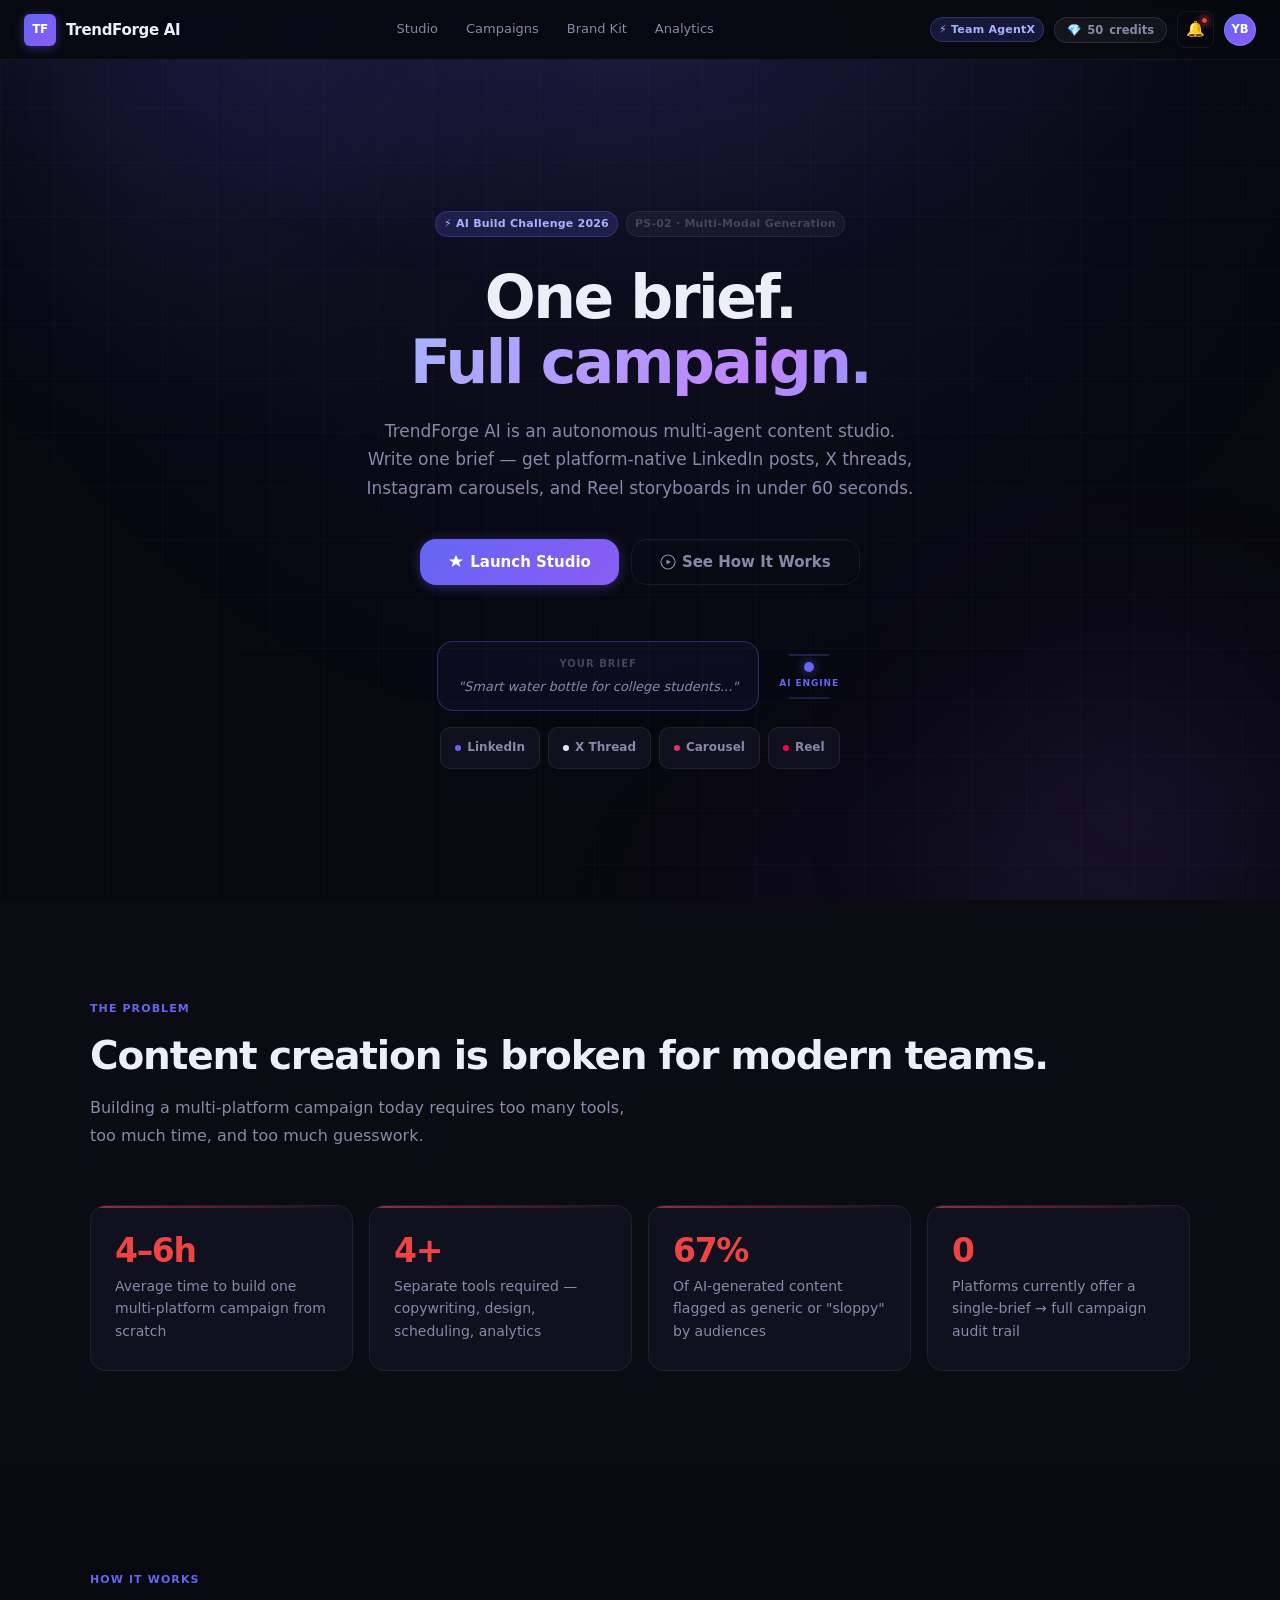
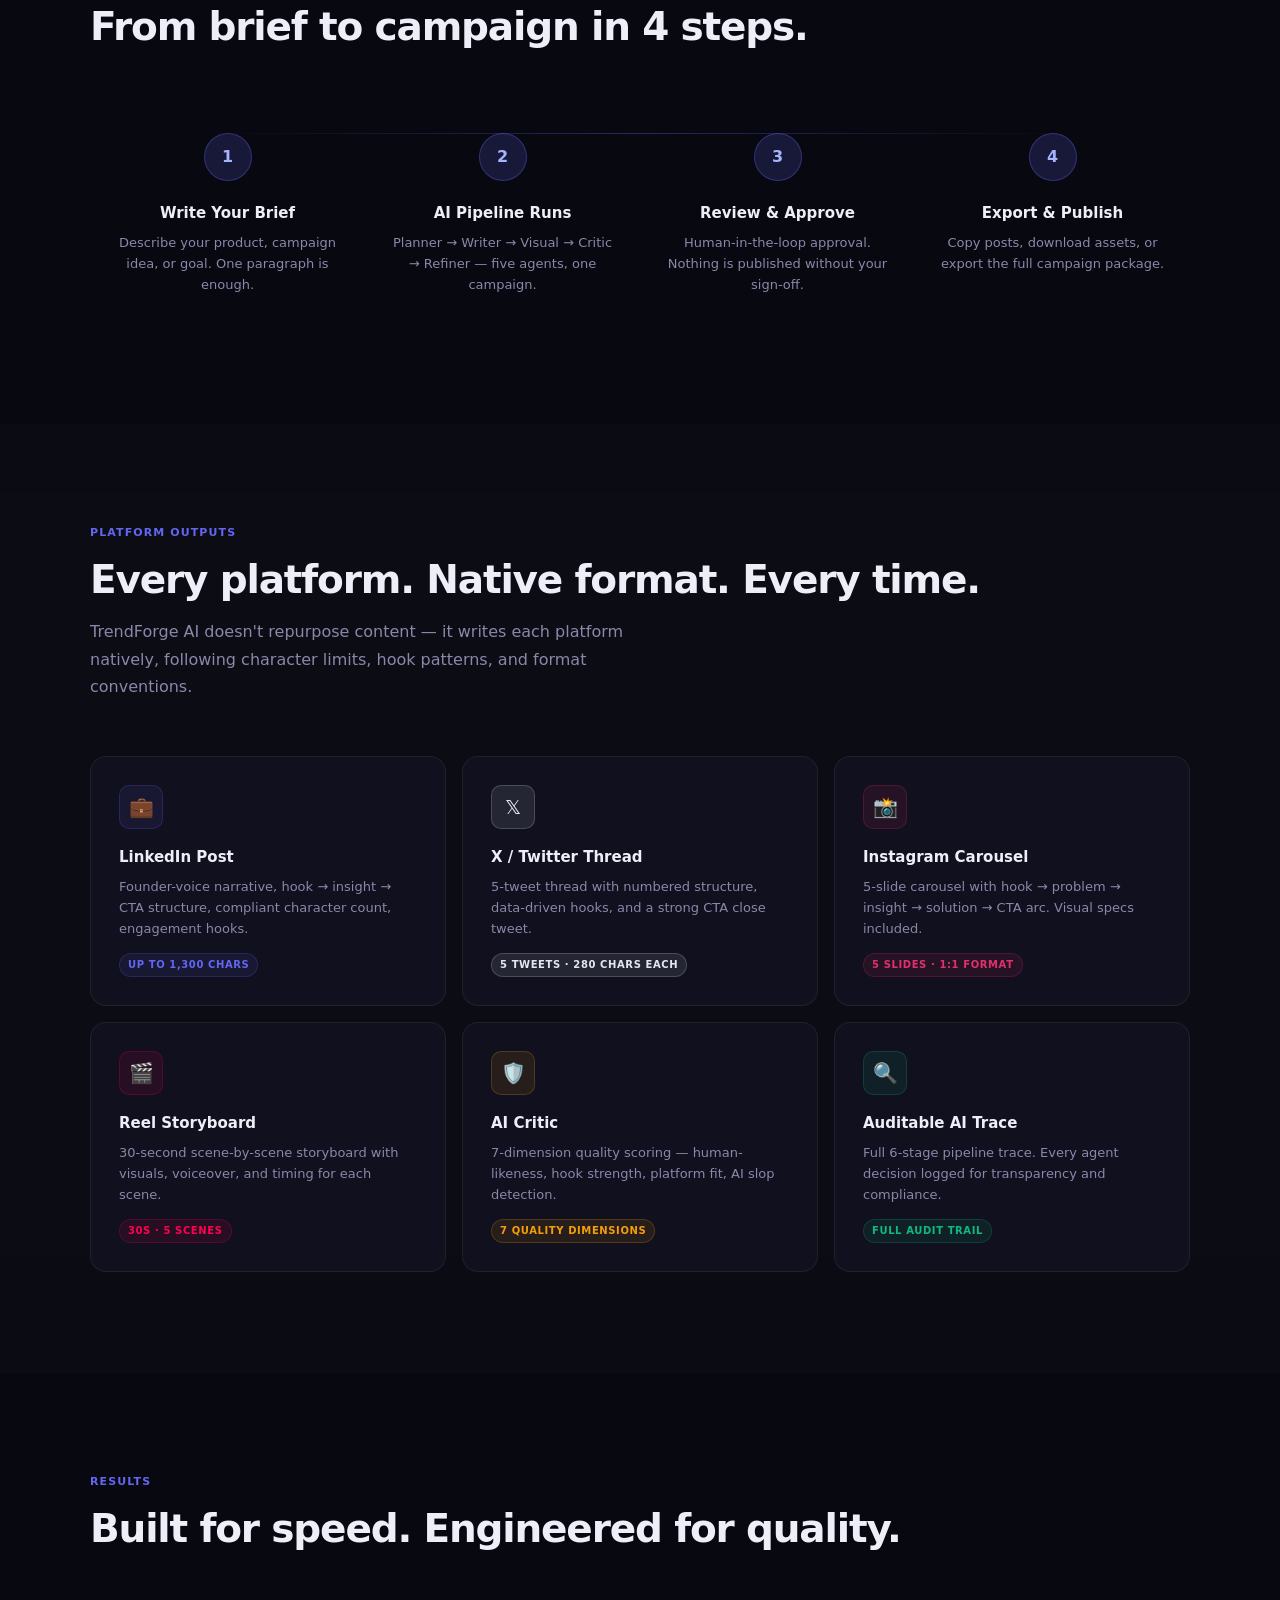
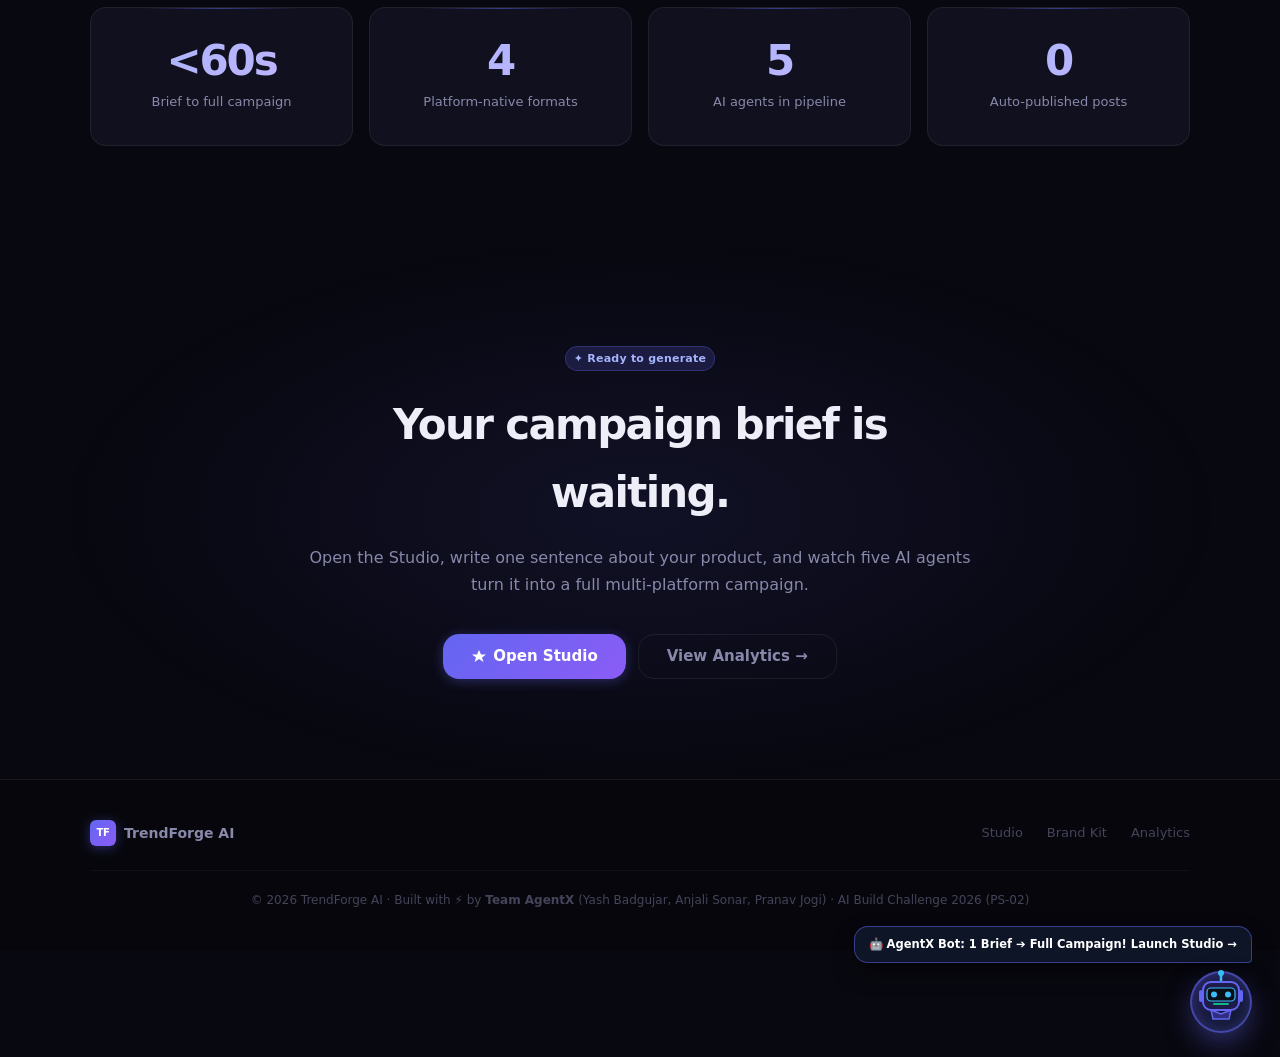
==== commit 2754b69f: "responsiveness bugs fix" ====
--- a/index.html
+++ b/index.html
@@ -88,7 +88,7 @@
             <div class="notif-icon" style="background:rgba(245,158,11,0.15);color:#f59e0b">🏆</div>
             <div class="notif-content">
               <div class="notif-title">Build Challenge 2026 Finals</div>
-              <div class="notif-desc">Team AgentX (SCET Surat) project workspace active for Track PS-02.</div>
+              <div class="notif-desc">Team AgentX project workspace active for Track PS-02.</div>
               <div class="notif-time">Workspace initialized</div>
             </div>
           </div>
@@ -401,7 +401,7 @@
     </div>
   </div>
   <div class="footer-bottom">
-    © 2026 TrendForge AI · Built with ⚡ by <strong>Team AgentX</strong> (Yash Badgujar, Anjali Sonar, Pranav Jogi) · Sarvajanik College of Engineering & Technology (SCET), Surat · AI Build Challenge 2026 (PS-02)
+    © 2026 TrendForge AI · Built with ⚡ by <strong>Team AgentX</strong> (Yash Badgujar, Anjali Sonar, Pranav Jogi) · AI Build Challenge 2026 (PS-02)
   </div>
 </footer>
 
@@ -618,6 +618,10 @@
   }
 }
 
+window.addEventListener('scroll', function() {
+  closeAllNavDropdowns();
+}, { passive: true });
+
 function closeAllNavDropdowns() {
   document.querySelectorAll('.nav-dropdown-menu').forEach(function(m) {
     m.style.display = 'none';
@@ -735,7 +739,6 @@
 } else {
   updateCreditUI();
 }
-</script>
 
 // Smooth cinematic reveal on scroll
 function initScrollAnimations() {
--- a/css/main.css
+++ b/css/main.css
@@ -562,7 +562,7 @@
   position: absolute;
   top: calc(100% + 10px);
   right: 0;
-  background: #0d0e1b;
+  background: #0e0f1e !important; background-color: #0e0f1e !important;
   border: 1px solid rgba(255, 255, 255, 0.12);
   border-radius: 14px;
   box-shadow: 0 20px 48px -8px rgba(0, 0, 0, 0.85), 0 0 1px 1px rgba(255, 255, 255, 0.08);
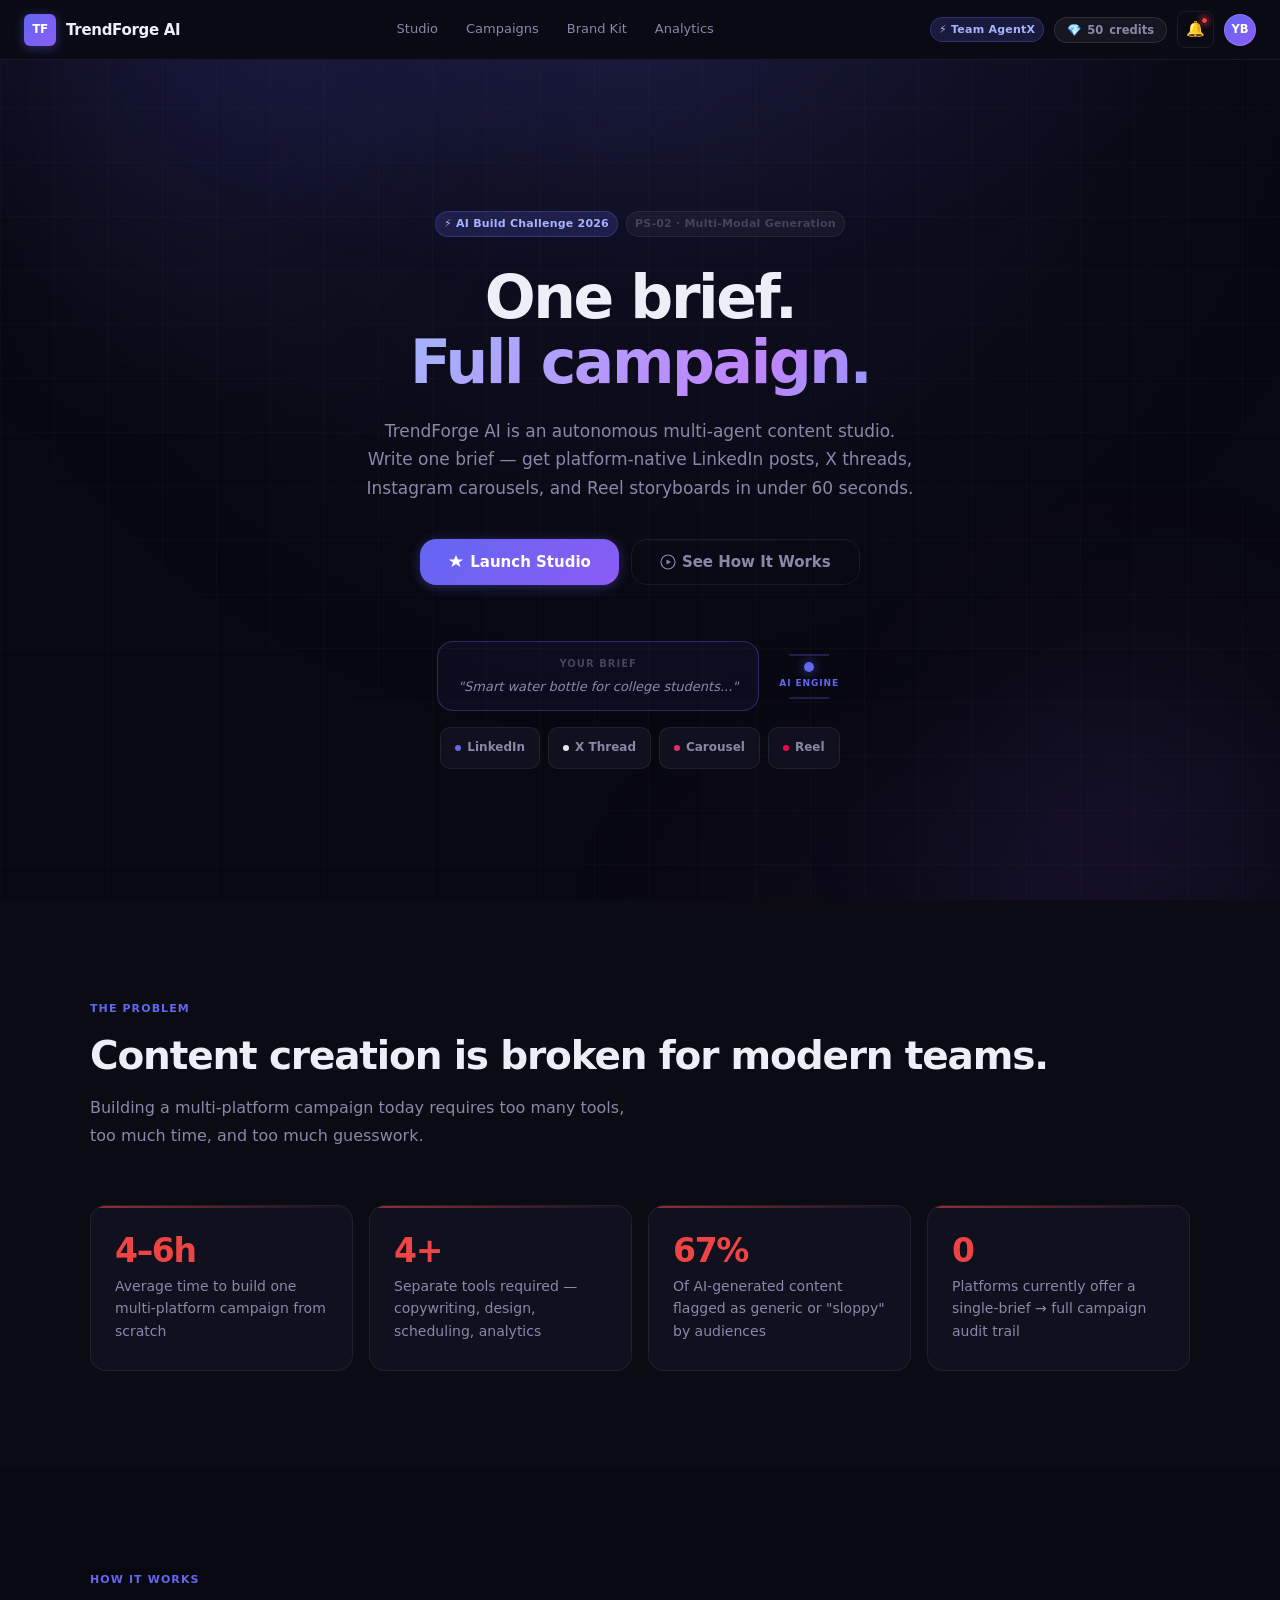
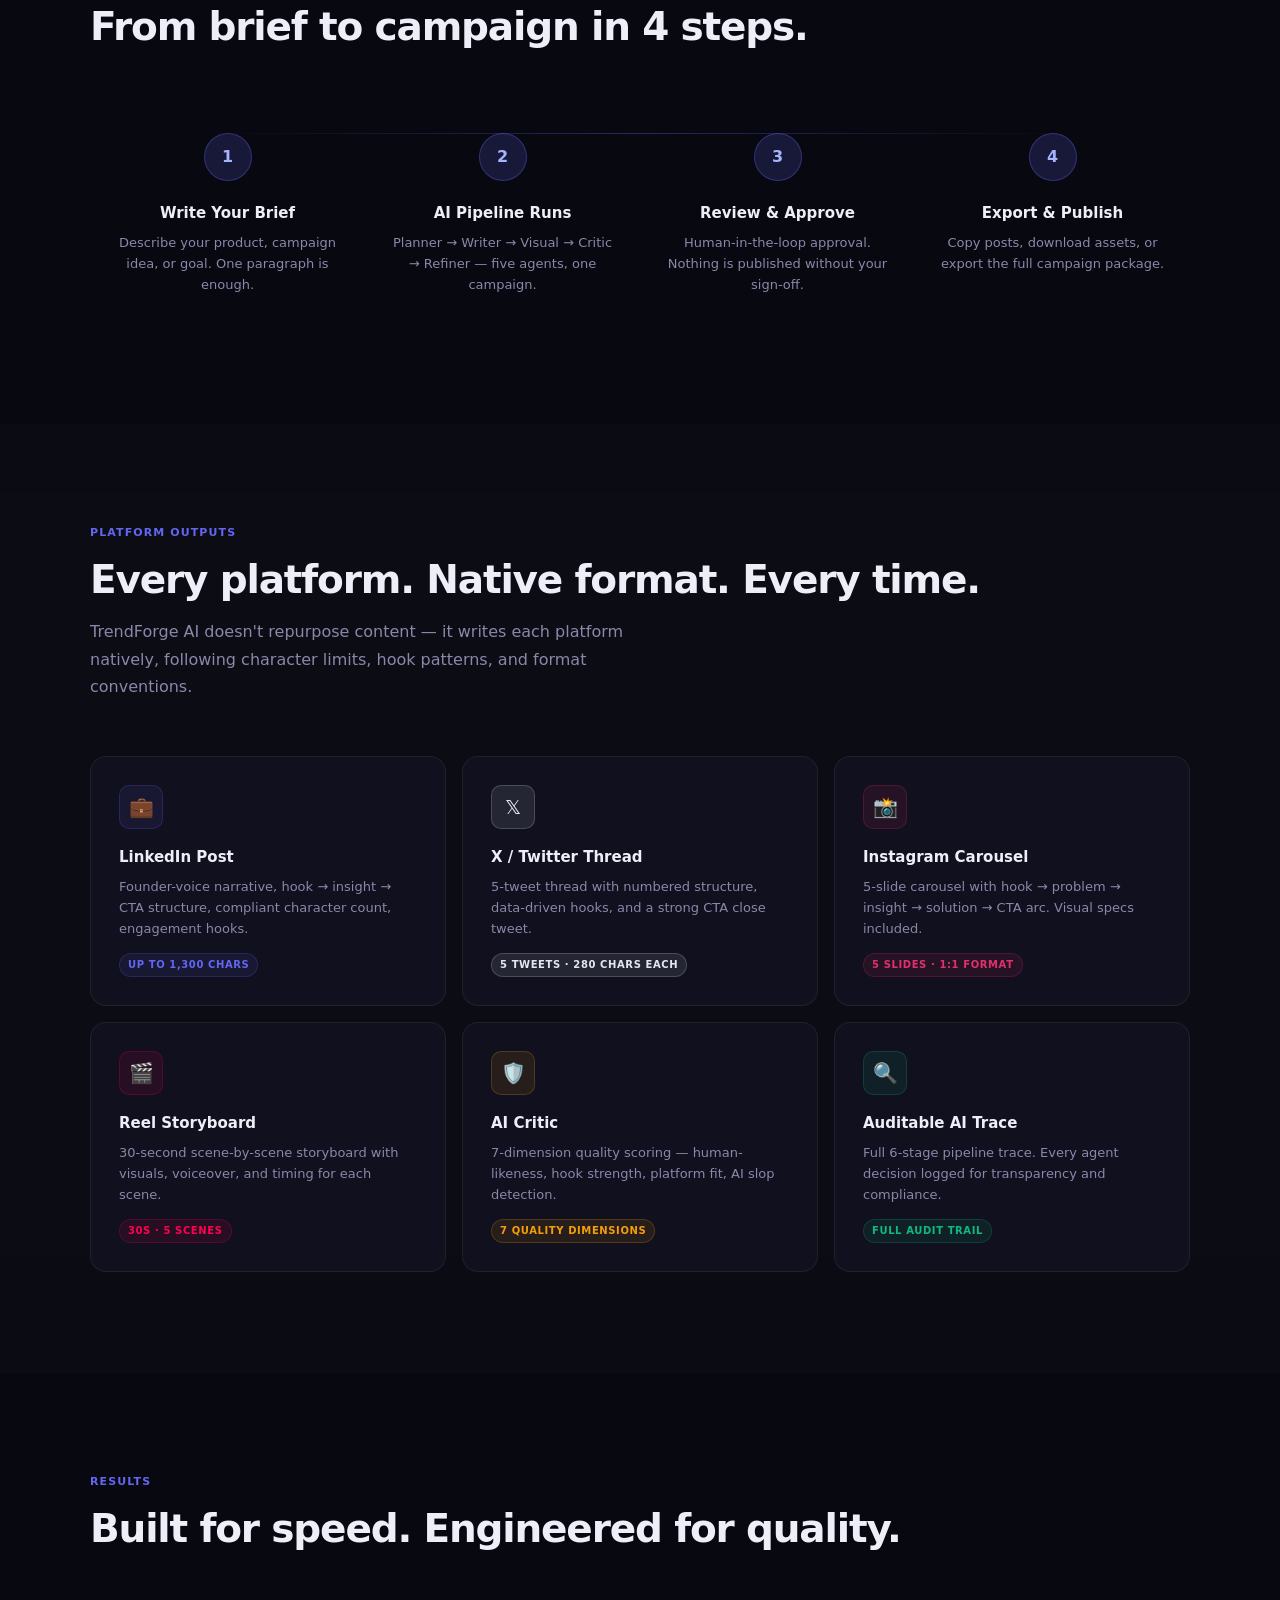
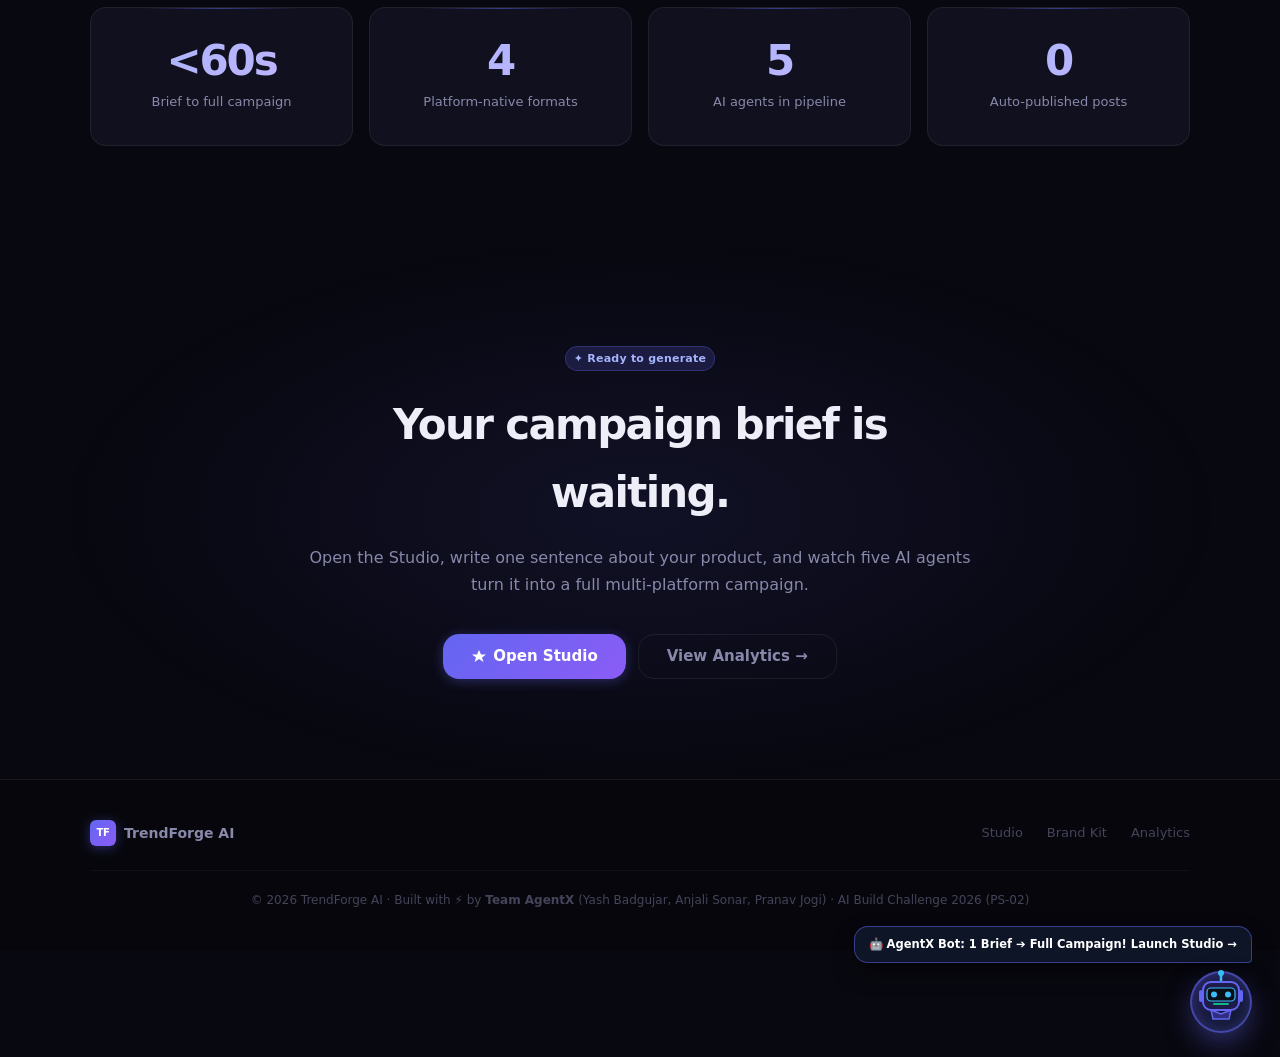
==== commit cfc6ffe4: "resolve mobile nav collision, opaque menus, and credits sync" ====
--- a/index.html
+++ b/index.html
@@ -4,8 +4,66 @@
 <meta charset="UTF-8">
 <meta name="viewport" content="width=device-width, initial-scale=1.0">
 <title>TrendForge AI — Autonomous Multi-Modal Content Studio</title>
-<link rel="stylesheet" href="css/main.css">
-<link rel="stylesheet" href="css/landing.css">
+<link rel="stylesheet" href="css/main.css?v=2.2">
+<link rel="stylesheet" href="css/landing.css?v=2.2">
+<style>
+/* Bulletproof Opaque Nav Dropdowns & Mobile Drawer */
+.navbar {
+  position: sticky !important;
+  top: 0 !important;
+  z-index: 9990 !important;
+  background: #090a14 !important;
+  background-color: #090a14 !important;
+}
+.nav-dropdown-menu {
+  background: #0c0d18 !important;
+  background-color: #0c0d18 !important;
+  opacity: 1 !important;
+  backdrop-filter: none !important;
+  -webkit-backdrop-filter: none !important;
+  border: 1px solid rgba(255, 255, 255, 0.18) !important;
+  box-shadow: 0 24px 60px rgba(0, 0, 0, 0.98), 0 0 0 1px rgba(255, 255, 255, 0.1) !important;
+  z-index: 10005 !important;
+}
+@media (max-width: 768px) {
+  .navbar-nav.mobile-open {
+    display: flex !important;
+    position: fixed !important;
+    top: 60px !important;
+    left: 0 !important;
+    right: 0 !important;
+    width: 100% !important;
+    background: #0c0d18 !important;
+    background-color: #0c0d18 !important;
+    opacity: 1 !important;
+    backdrop-filter: none !important;
+    -webkit-backdrop-filter: none !important;
+    border-bottom: 1px solid rgba(255, 255, 255, 0.16) !important;
+    box-shadow: 0 24px 60px rgba(0, 0, 0, 0.98) !important;
+    z-index: 10000 !important;
+    padding: 14px 16px !important;
+    gap: 8px !important;
+  }
+}
+@media (max-width: 480px) {
+  .nav-dropdown-menu {
+    position: fixed !important;
+    top: 66px !important;
+    left: 12px !important;
+    right: 12px !important;
+    width: auto !important;
+    max-width: calc(100vw - 24px) !important;
+    background: #0c0d18 !important;
+    background-color: #0c0d18 !important;
+    opacity: 1 !important;
+    backdrop-filter: none !important;
+    -webkit-backdrop-filter: none !important;
+    border: 1px solid rgba(255, 255, 255, 0.22) !important;
+    box-shadow: 0 24px 70px rgba(0, 0, 0, 0.98), 0 0 0 1px rgba(255, 255, 255, 0.15) !important;
+    z-index: 10005 !important;
+  }
+}
+</style>
 </head>
 <body>
 
@@ -660,6 +718,35 @@
   if (barEl) barEl.style.width = Math.min(100, (currentCredits / 50) * 100) + '%';
 }
 
+// Initialize and synchronize credits across all pages on load and storage change
+function initCreditSync() {
+  try {
+    var saved = localStorage.getItem('tf_credits');
+    var parsed = saved !== null ? parseInt(saved, 10) : 50;
+    if (!isNaN(parsed) && parsed > 0) {
+      currentCredits = parsed;
+    }
+  } catch(e) {}
+  updateCreditUI();
+}
+
+window.addEventListener('storage', function(e) {
+  if (e.key === 'tf_credits') {
+    var val = parseInt(e.newValue, 10);
+    if (!isNaN(val) && val > 0) {
+      currentCredits = val;
+      updateCreditUI();
+    }
+  }
+});
+
+if (document.readyState === 'loading') {
+  document.addEventListener('DOMContentLoaded', initCreditSync);
+} else {
+  initCreditSync();
+}
+
+
 function addDemoCredits() {
   currentCredits += 50;
   saveCredits();
--- a/css/main.css
+++ b/css/main.css
@@ -115,7 +115,7 @@
 
 /* ---- Navbar ---- */
 .navbar {
-  position: sticky; top: 0; z-index: 100;
+  position: sticky; top: 0; z-index: 9990;
   height: 60px;
   display: flex; align-items: center; justify-content: space-between;
   padding: 0 24px;
@@ -562,11 +562,14 @@
   position: absolute;
   top: calc(100% + 10px);
   right: 0;
-  background: #0e0f1e !important; background-color: #0e0f1e !important;
-  border: 1px solid rgba(255, 255, 255, 0.12);
+  background: #0c0d18 !important;
+  background-color: #0c0d18 !important;
+  opacity: 1 !important;
+  backdrop-filter: none !important;
+  -webkit-backdrop-filter: none !important;
+  border: 1px solid rgba(255, 255, 255, 0.16) !important;
   border-radius: 14px;
-  box-shadow: 0 20px 48px -8px rgba(0, 0, 0, 0.85), 0 0 1px 1px rgba(255, 255, 255, 0.08);
-  backdrop-filter: blur(16px);
+  box-shadow: 0 24px 60px rgba(0, 0, 0, 0.98), 0 0 0 1px rgba(255, 255, 255, 0.1) !important;
   z-index: 10001;
   animation: fadeIn 0.18s cubic-bezier(0.16, 1, 0.3, 1);
   overflow: hidden;
@@ -681,11 +684,13 @@
     top: 60px;
     left: 0;
     right: 0;
-    background: rgba(10, 10, 20, 0.98);
-    border-bottom: 1px solid var(--border);
-    box-shadow: 0 16px 36px rgba(0, 0, 0, 0.85);
-    backdrop-filter: blur(20px);
-    -webkit-backdrop-filter: blur(20px);
+    background: #0c0d18 !important;
+    background-color: #0c0d18 !important;
+    opacity: 1 !important;
+    backdrop-filter: none !important;
+    -webkit-backdrop-filter: none !important;
+    border-bottom: 1px solid rgba(255, 255, 255, 0.14) !important;
+    box-shadow: 0 24px 60px rgba(0, 0, 0, 0.98) !important;
     flex-direction: column;
     padding: 12px 14px;
     gap: 6px;
@@ -723,9 +728,20 @@
 
 @media (max-width: 480px) {
   .nav-dropdown-menu {
-    width: min(290px, calc(100vw - 20px)) !important;
-    max-width: calc(100vw - 20px) !important;
-    right: -6px !important;
+    position: fixed !important;
+    top: 66px !important;
+    left: 12px !important;
+    right: 12px !important;
+    width: auto !important;
+    max-width: calc(100vw - 24px) !important;
+    background: #0b0c16 !important;
+    background-color: #0b0c16 !important;
+    opacity: 1 !important;
+    backdrop-filter: none !important;
+    -webkit-backdrop-filter: none !important;
+    border: 1px solid rgba(255, 255, 255, 0.2) !important;
+    box-shadow: 0 24px 70px rgba(0, 0, 0, 0.98), 0 0 0 1px rgba(255, 255, 255, 0.12) !important;
+    z-index: 10005 !important;
   }
   .modal {
     padding: 20px 16px;
--- a/css/landing.css
+++ b/css/landing.css
@@ -401,7 +401,7 @@
   .steps-grid::before { display: none; }
   .footer-inner { flex-direction: column; text-align: center; }
   .footer-links { justify-content: center; }
-  .navbar-nav { display: none; }
+  /* .navbar-nav handled by main.css */
 }
 @media (max-width: 480px) {
   .hero-title { font-size: 1.9rem; }
